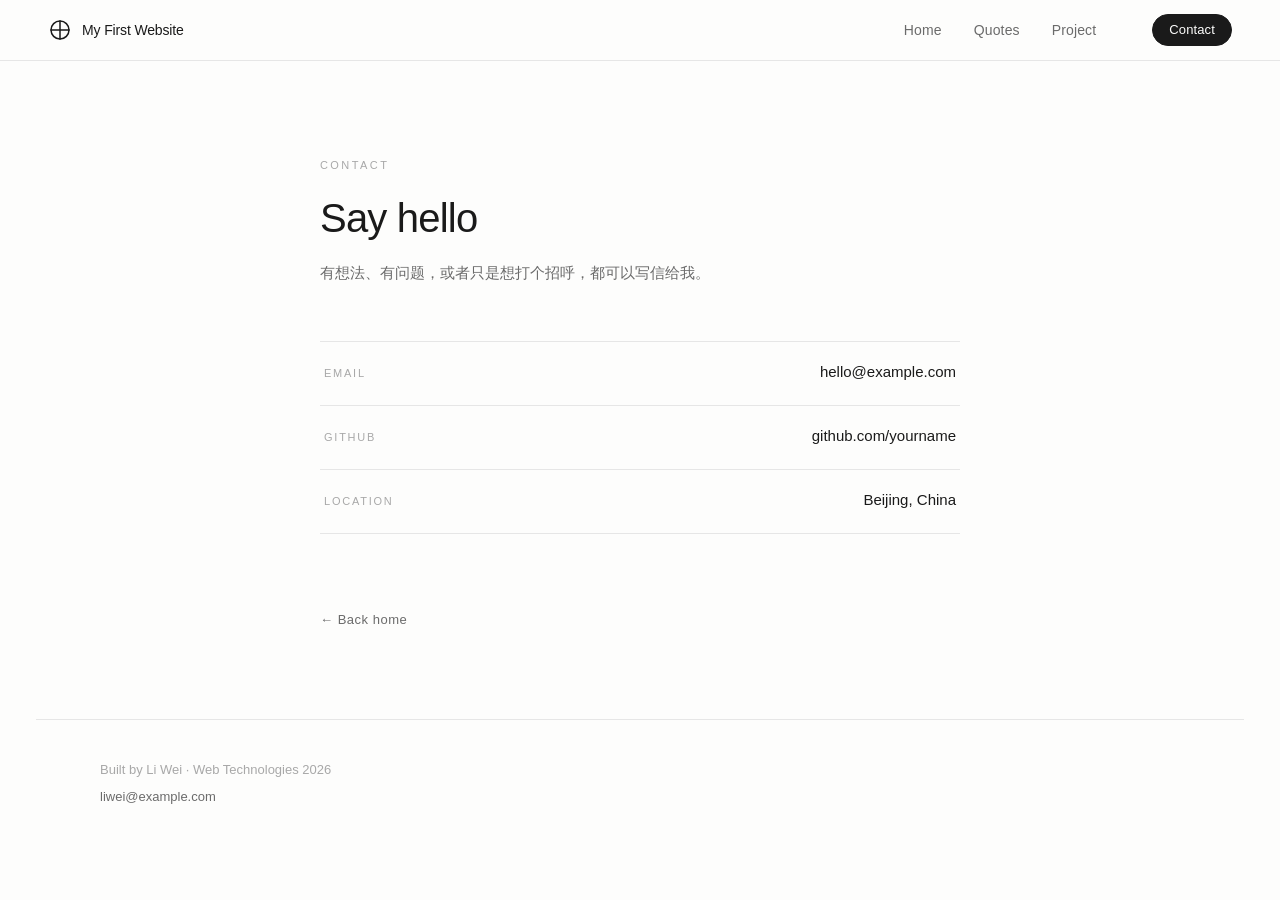
==== contact.html @ daee146b "1" ====
<!DOCTYPE html>
<html lang="zh">
<head>
    <meta charset="UTF-8">
    <meta name="viewport" content="width=device-width, initial-scale=1.0">
    <title>Contact</title>
    <link rel="stylesheet" href="styles.css">
    <link rel="stylesheet" href="nav.css">
    <link rel="icon" href="xlm.jpg" type="image/png">
</head>
<body class="contact-page">

    <!-- 导航由 parts.js 把 nav.html 的内容填进这里，所以这里是空的 -->
    <header id="site-header"></header>

    <main class="contact-wrap">

        <header class="contact-head">
            <p class="contact-eyebrow">Contact</p>
            <h1>Say hello</h1>
            <p class="contact-sub">有想法、有问题，或者只是想打个招呼，都可以写信给我。</p>
        </header>

        <ul class="contact-list">
            <li>
                <span class="contact-key">Email</span>
                <a class="contact-value" href="mailto:hello@example.com">hello@example.com</a>
            </li>
            <li>
                <span class="contact-key">GitHub</span>
                <a class="contact-value" href="https://github.com/" target="_blank" rel="noopener">github.com/yourname</a>
            </li>
            <li>
                <span class="contact-key">Location</span>
                <span class="contact-value">Beijing, China</span>
            </li>
        </ul>

        <footer class="contact-foot">
            <a class="back-link" href="index.html">← Back home</a>
        </footer>

    </main>

    <!-- 页脚由 parts.js 把 footer.html 的内容填进这里，所以这里是空的 -->
    <footer id="site-footer"></footer>

    <!-- 放在 </body> 前：此时两个空元素都已存在，脚本才找得到它们 -->
    <script src="parts.js"></script>
</body>
</html>
---- styles.css ----
/* ==========================================================================
   styles.css
   --------------------------------------------------------------------------
   这个文件同时服务四个页面，用大标题分成几部分，互不干扰：

     【第一部分】 index.html    首页      —— 类名前缀 .index-*
     【第二部分】 quotes.html   语录页    —— 类名前缀 .quotes-* 与 .q
     【第三部分】 project.html  项目页    —— 类名前缀 .project-*
     【第四部分】 contact.html  联系页    —— 类名前缀 .contact-*
     【第五部分】 深色模式（四页共用，只改颜色不动布局）

   四个页面的类名不交叉：
     index.html   的 <body class="index">
     quotes.html  的 <body class="quotes-page">
     project.html 的 <body class="project-page">
     contact.html 的 <body class="contact-page">

   导航栏的样式不在这里，在 nav.css（四页共用一个导航）。
   改哪个页面，只看对应的那一部分。
   ========================================================================== */


/* ==========================================================================
   第一部分：index.html（首页）
   ========================================================================== */

/* --------------------------------------------------------------------------
   1-1  页面骨架
   -------------------------------------------------------------------------- */

.index {
    margin: 0;
    padding: 0;
    background: #fdfdfc;
    color: #1a1a1a;
    font-family: "Inter", "Helvetica Neue", -apple-system, "Segoe UI",
                 "PingFang SC", "Hiragino Sans GB", "Microsoft YaHei", sans-serif;
    font-size: 16px;
    line-height: 1.6;
    -webkit-font-smoothing: antialiased;
}

/* --------------------------------------------------------------------------
   1-2  居中容器
   定宽 + margin auto = 整页内容水平居中
   -------------------------------------------------------------------------- */

.index-wrap {
    max-width: 640px;
    margin: 0 auto;
    padding: 96px 24px 88px;
    text-align: center;
}

/* --------------------------------------------------------------------------
   1-3  标题
   -------------------------------------------------------------------------- */

.index-title {
    margin: 0 0 8px;
    font-size: 34px;
    font-weight: 400;
    line-height: 1.2;
    letter-spacing: -0.02em;
}

.index-label {
    margin: 0 0 28px;
    font-size: 11px;
    font-weight: 500;
    letter-spacing: 0.22em;
    text-transform: uppercase;
    color: #a8a8a8;
}

/* --------------------------------------------------------------------------
   1-4  图片
   改尺寸就改这里的 width 值。
   重要：不要在 HTML 的 <img> 上写 width="200" 这类属性，
   HTML 属性优先级高于外部 CSS，会把这里的值盖掉，改了也没反应。
   -------------------------------------------------------------------------- */

.index-hero {
    display: block;            /* 图片默认是 inline，不转 block 则 margin auto 不居中 */
    width: 200px;
    max-width: 100%;
    height: auto;
    margin: 32px auto;
    border-radius: 2px;
}

.index-inline {
    display: inline-block;
    vertical-align: middle;
    width: 90px;
    max-width: 100%;
    height: auto;
    margin-left: 8px;
    border-radius: 2px;
}

/* --------------------------------------------------------------------------
   1-5  文字与链接
   -------------------------------------------------------------------------- */

.index-text {
    margin: 24px 0 0;
    font-size: 15px;
    color: #6b6b6b;
}

.index-link {
    color: #1a1a1a;
    text-decoration: none;
    border-bottom: 1px solid #a8a8a8;
    padding-bottom: 2px;
    transition: border-color 0.25s ease, color 0.25s ease;
}

.index-link:hover {
    border-bottom-color: #1a1a1a;
}

/* 包图片的链接：不要下划线，否则会把整行撑出一条线 */

.img-link {
    display: inline-block;
    text-decoration: none;
    border-bottom: 0;
}

/* --------------------------------------------------------------------------
   1-6  语录卡片（首页备用，现在 index.html 里没用到）
   用法：给 <article> 加上 class="index-quote"
   -------------------------------------------------------------------------- */

.index-quote {
    margin: 40px 0 0;
    padding: 24px 26px;
    background: #fff;
    border: 1px solid #e6e6e6;
    border-radius: 2px;
    color: #1a1a1a;
    font-size: 17px;
    font-weight: 300;
    line-height: 1.55;
    text-align: left;
}

.index-quote blockquote {
    margin: 0;
}

.index-quote p {
    margin: 0;
    font-size: inherit;
    color: inherit;
}

.index-quote footer {
    margin-top: 16px;
}

.index-quote cite {
    font-style: normal;
    font-size: 11px;
    font-weight: 500;
    letter-spacing: 0.16em;
    text-transform: uppercase;
    color: #a8a8a8;
}

/* --------------------------------------------------------------------------
   1-7  你原来写的通用工具类（保留）
   -------------------------------------------------------------------------- */

/* 高亮文字 */
.highlight {
    background-color: #ff0;
    color: #000;
}

/* 右对齐的页脚文字 */
.footer {
    width: 100%;
    text-align: right;
}

/* 四列网格 */
.grid {
    display: grid;
    grid-template-columns: repeat(4, 1fr);
    gap: 20px;
}

/* 黑底大字语录卡片（你最初写的版本，保留作参考；
   首页现在用的是上面的 .index-quote） */
.quote {
    border: 1px solid #ccc;
    padding: 10px;
    margin: 10px 0;
    background-color: #000;
    color: white;
    font-size: 30px;
}

/* --------------------------------------------------------------------------
   1-8  首页移动端
   -------------------------------------------------------------------------- */

@media (max-width: 480px) {
    .index-wrap {
        padding: 56px 20px 64px;
    }

    .index-title {
        font-size: 27px;
    }
}


/* ==========================================================================
   第二部分：quotes.html（语录页）
   ========================================================================== */

/* --------------------------------------------------------------------------
   2-1  页面骨架
   -------------------------------------------------------------------------- */

.quotes-page {
    margin: 0;
    padding: 0;
    background: #fdfdfc;
    color: #1a1a1a;
    font-family: "Inter", "Helvetica Neue", -apple-system, "Segoe UI",
                 "PingFang SC", "Hiragino Sans GB", "Microsoft YaHei", sans-serif;
    font-size: 16px;
    line-height: 1.6;
    -webkit-font-smoothing: antialiased;
}

/* --------------------------------------------------------------------------
   2-2  居中容器
   -------------------------------------------------------------------------- */

.quotes-wrap {
    max-width: 1080px;
    margin: 0 auto;
    padding: 120px 40px 96px;
}

/* --------------------------------------------------------------------------
   2-3  页眉
   -------------------------------------------------------------------------- */

.quotes-head {
    margin-bottom: 72px;
    text-align: center;
}

.quotes-eyebrow {
    margin: 0 0 20px;
    font-size: 11px;
    font-weight: 500;
    letter-spacing: 0.22em;
    text-transform: uppercase;
    color: #a8a8a8;
}

.quotes-head h1 {
    margin: 0;
    font-size: 46px;
    font-weight: 400;
    line-height: 1.1;
    letter-spacing: -0.02em;
}

.quotes-sub {
    margin: 20px auto 0;
    max-width: 34ch;
    font-size: 15px;
    color: #6b6b6b;
}

/* --------------------------------------------------------------------------
   2-4  语录网格
   用 1px 发丝线代替卡片边框
   -------------------------------------------------------------------------- */

.quotes-grid {
    display: grid;
    grid-template-columns: repeat(auto-fit, minmax(280px, 1fr));
    gap: 1px;
    background: #e6e6e6;
    border-top: 1px solid #e6e6e6;
    border-bottom: 1px solid #e6e6e6;
}

/* --------------------------------------------------------------------------
   2-5  单条语录
   注意：这里用的是 .q，和第一部分的 .quote / .index-quote 是两套东西
   -------------------------------------------------------------------------- */

.q {
    display: flex;
    flex-direction: column;
    justify-content: space-between;
    gap: 32px;
    padding: 40px;
    margin: 0;
    background: #fdfdfc;
    transition: background-color 0.35s ease;
}

.q:hover {
    background: #f6f6f4;
}

.q blockquote {
    margin: 0;
}

.q blockquote p {
    margin: 0;
    font-size: 19px;
    font-weight: 300;
    line-height: 1.5;
    letter-spacing: -0.005em;
}

.q footer {
    margin: 0;
}

.q cite {
    display: inline-block;
    font-style: normal;
    font-size: 11px;
    font-weight: 500;
    letter-spacing: 0.16em;
    text-transform: uppercase;
    color: #a8a8a8;
    transition: color 0.35s ease;
}

.q:hover cite {
    color: #6b6b6b;
}

/* --------------------------------------------------------------------------
   2-6  返回首页
   -------------------------------------------------------------------------- */

.quotes-foot {
    margin-top: 80px;
    text-align: center;
}

.back-link {
    font-size: 13px;
    letter-spacing: 0.04em;
    color: #6b6b6b;
    text-decoration: none;
    border-bottom: 1px solid transparent;
    padding-bottom: 2px;
    transition: color 0.25s ease, border-color 0.25s ease;
}

.back-link:hover {
    color: #1a1a1a;
    border-bottom-color: #1a1a1a;
}

/* --------------------------------------------------------------------------
   2-7  语录页移动端
   -------------------------------------------------------------------------- */

@media (max-width: 480px) {
    .quotes-wrap {
        padding: 72px 20px 72px;
    }

    .quotes-head {
        margin-bottom: 48px;
    }

    .quotes-head h1 {
        font-size: 32px;
    }

    .q {
        padding: 28px 22px;
        gap: 22px;
    }
}


/* ==========================================================================
   第三部分：project.html（项目想法页）
   ========================================================================== */

/* --------------------------------------------------------------------------
   3-1  页面骨架
   -------------------------------------------------------------------------- */

.project-page {
    margin: 0;
    padding: 0;
    background: #fdfdfc;
    color: #1a1a1a;
    font-family: "Inter", "Helvetica Neue", -apple-system, "Segoe UI",
                 "PingFang SC", "Hiragino Sans GB", "Microsoft YaHei", sans-serif;
    font-size: 16px;
    line-height: 1.6;
    -webkit-font-smoothing: antialiased;
}

/* --------------------------------------------------------------------------
   3-2  居中容器（比首页宽一点，列表读起来更舒服）
   -------------------------------------------------------------------------- */

.project-wrap {
    max-width: 720px;
    margin: 0 auto;
    padding: 96px 24px 88px;
}

/* --------------------------------------------------------------------------
   3-3  页眉
   -------------------------------------------------------------------------- */

.project-head {
    margin-bottom: 72px;
}

.project-head .back-link {
    display: inline-block;
    margin-bottom: 40px;
}

.project-eyebrow {
    margin: 0 0 20px;
    font-size: 11px;
    font-weight: 500;
    letter-spacing: 0.22em;
    text-transform: uppercase;
    color: #a8a8a8;
}

.project-head h1 {
    margin: 0;
    font-size: 40px;
    font-weight: 400;
    line-height: 1.15;
    letter-spacing: -0.02em;
}

.project-sub {
    margin: 20px 0 0;
    font-size: 15px;
    color: #6b6b6b;
}

/* --------------------------------------------------------------------------
   3-4  区块与小区块标题
   -------------------------------------------------------------------------- */

.project-section {
    margin-bottom: 64px;
}

.project-label {
    margin: 0 0 24px;
    font-size: 11px;
    font-weight: 500;
    letter-spacing: 0.22em;
    text-transform: uppercase;
    color: #a8a8a8;
}

/* --------------------------------------------------------------------------
   3-5  项目列表
   用 1px 发丝线分隔，和语录页的网格是同一套做法
   -------------------------------------------------------------------------- */

.project-list {
    margin: 0;
    padding: 0;
    list-style: none;
    border-top: 1px solid #e6e6e6;
}

.project-list li {
    padding: 18px 4px;
    border-bottom: 1px solid #e6e6e6;
    font-size: 17px;
    font-weight: 300;
    transition: padding-left 0.25s ease, color 0.25s ease;
}

.project-list li:hover {
    padding-left: 12px;
    color: #6b6b6b;
}

/* --------------------------------------------------------------------------
   3-6  名词解释 dl / dt / dd
   左边一条竖线把解释归到词条下面
   -------------------------------------------------------------------------- */

.project-dl {
    margin: 0;
    border-left: 1px solid #e6e6e6;
    padding-left: 24px;
}

.project-dl dt {
    font-size: 17px;
    font-weight: 400;
    color: #1a1a1a;
}

.project-dl dd {
    margin: 6px 0 24px;
    font-size: 15px;
    color: #6b6b6b;
}

.project-dl dd:last-child {
    margin-bottom: 0;
}

/* --------------------------------------------------------------------------
   3-7  项目页移动端
   -------------------------------------------------------------------------- */

@media (max-width: 480px) {
    .project-wrap {
        padding: 56px 20px 64px;
    }

    .project-head {
        margin-bottom: 48px;
    }

    .project-head h1 {
        font-size: 29px;
    }

    .project-dl {
        padding-left: 18px;
    }
}



/*==================
nav
================*/

nav {
    display: flex;
    align-items: center;
    gap: 1rem;
    padding: 1rem 2rem;
}

nav .links{
    display: flex;
    gap: 1.5rem;
    margin: 0 auto;
    list-style: none;
    padding: 0;
}

nav a {
    text-decoration: none;
    color: #000;
}

nav .logo {
    font-weight: 800;
    color: gold;
}

nav .action {
    border: 1.5px solid lightblue;
    border-radius: 99px;
    padding: .3em 1em;
    color: blue;
}

nav a:hover{color: red;}


/* ==========================================================================
   第四部分：contact.html（联系页）
   ========================================================================== */

/* --------------------------------------------------------------------------
   4-1  页面骨架
   -------------------------------------------------------------------------- */

.contact-page {
    margin: 0;
    padding: 0;
    background: #fdfdfc;
    color: #1a1a1a;
    font-family: "Inter", "Helvetica Neue", -apple-system, "Segoe UI",
                 "PingFang SC", "Hiragino Sans GB", "Microsoft YaHei", sans-serif;
    font-size: 16px;
    line-height: 1.6;
    -webkit-font-smoothing: antialiased;
}

/* --------------------------------------------------------------------------
   4-2  居中容器
   -------------------------------------------------------------------------- */

.contact-wrap {
    max-width: 640px;
    margin: 0 auto;
    padding: 96px 24px 88px;
}

/* --------------------------------------------------------------------------
   4-3  页眉
   -------------------------------------------------------------------------- */

.contact-head {
    margin-bottom: 56px;
}

.contact-eyebrow {
    margin: 0 0 20px;
    font-size: 11px;
    font-weight: 500;
    letter-spacing: 0.22em;
    text-transform: uppercase;
    color: #a8a8a8;
}

.contact-head h1 {
    margin: 0;
    font-size: 40px;
    font-weight: 400;
    line-height: 1.15;
    letter-spacing: -0.02em;
}

.contact-sub {
    margin: 20px 0 0;
    font-size: 15px;
    color: #6b6b6b;
}

/* --------------------------------------------------------------------------
   4-4  联系方式列表
   左边是标签、右边是值，中间用发丝线分隔
   -------------------------------------------------------------------------- */

.contact-list {
    margin: 0;
    padding: 0;
    list-style: none;
    border-top: 1px solid #e6e6e6;
}

.contact-list li {
    display: flex;
    align-items: baseline;
    justify-content: space-between;
    gap: 24px;

    padding: 18px 4px;
    border-bottom: 1px solid #e6e6e6;
}

.contact-key {
    flex: none;
    font-size: 11px;
    font-weight: 500;
    letter-spacing: 0.16em;
    text-transform: uppercase;
    color: #a8a8a8;
}

.contact-value {
    font-size: 15px;
    color: #1a1a1a;
    text-decoration: none;
    border-bottom: 1px solid transparent;
    padding-bottom: 2px;
    transition: border-color 0.25s ease, color 0.25s ease;
}

a.contact-value:hover {
    border-bottom-color: #1a1a1a;
}

/* --------------------------------------------------------------------------
   4-5  页脚
   -------------------------------------------------------------------------- */

.contact-foot {
    margin-top: 72px;
}

/* --------------------------------------------------------------------------
   4-6  联系页移动端
   -------------------------------------------------------------------------- */

@media (max-width: 480px) {
    .contact-wrap {
        padding: 56px 20px 64px;
    }

    .contact-head h1 {
        font-size: 29px;
    }

    /* 窄屏改成上下两行，避免长邮箱挤在一起 */
    .contact-list li {
        flex-direction: column;
        align-items: flex-start;
        gap: 6px;
    }
}


/* ==========================================================================
   第五部分：深色模式（四页共用，只改颜色不动布局）
   ========================================================================== */

@media (prefers-color-scheme: dark) {

    /* 首页 */
    .index {
        background: #0e0e0e;
        color: #ededed;
    }

    .index-link {
        color: #ededed;
    }

    .index-quote {
        background: #161616;
        border-color: #262626;
        color: #ededed;
    }

    /* 语录页 */
    .quotes-page {
        background: #0e0e0e;
        color: #ededed;
    }

    .quotes-grid {
        background: #262626;
        border-color: #262626;
    }

    .q {
        background: #0e0e0e;
    }

    .q:hover {
        background: #161616;
    }

    .back-link:hover {
        color: #ededed;
    }

    /* 项目页 */
    .project-page {
        background: #0e0e0e;
        color: #ededed;
    }

    .project-list,
    .project-list li,
    .project-dl {
        border-color: #262626;
    }

    .project-dl dt {
        color: #ededed;
    }

    .project-list li:hover {
        color: #9a9a9a;
    }

    /* 联系页 */
    .contact-page {
        background: #0e0e0e;
        color: #ededed;
    }

    .contact-list,
    .contact-list li {
        border-color: #262626;
    }

    .contact-value {
        color: #ededed;
    }

    a.contact-value:hover {
        border-bottom-color: #ededed;
    }
}
---- nav.css ----
/* ==========================================================================
   nav.css
   --------------------------------------------------------------------------
   导航栏样式。三个页面共用这一个文件，因为它必须长得完全一样。

   为什么单独一个文件、而不是写进 styles.css？
     因为 index.html / quotes.html 用的是 styles.css，
     而 project.html 用的是 styles-dd.css。
     写在任何一个里面，另一个页面就套不上。
     单独一个 nav.css，三页都 <link> 它就行。

   样式由 parts.js 注入的 nav.html 片段使用：
     <nav>
       <a class="logo">…</a>
       <ul class="links"> <li><a>…</a></li> … </ul>
     </nav>
   ========================================================================== */

/* --------------------------------------------------------------------------
   1  导航外框
   吸顶 + 半透明毛玻璃 + 底部一条发丝线
   -------------------------------------------------------------------------- */

nav {
    position: sticky;
    top: 0;
    z-index: 100;

    display: flex;
    align-items: center;

    /* 这里故意不写 gap、也不写 justify-content：
       横向间距全部由 .pill 的 margin-left 控制。
       原先这里写了 justify-content:space-between + gap:24px，
       会让剩余空间被分成两块 —— 一块把 .links 推到中途、一块把药丸推到最右，
       结果 home/quotes/project 停在中间而不靠右。 */

    padding: 14px clamp(20px, 5vw, 48px);

    background: rgba(253, 253, 252, 0.82);
    -webkit-backdrop-filter: blur(12px);
    backdrop-filter: blur(12px);
    border-bottom: 1px solid #e6e6e6;

    font-family: "Inter", "Helvetica Neue", -apple-system, "Segoe UI",
                 "PingFang SC", "Hiragino Sans GB", "Microsoft YaHei", sans-serif;
}

/* 导航里的链接一律不带默认下划线，由各自的形态决定样式 */
nav a {
    text-decoration: none;
    color: inherit;
}

/* --------------------------------------------------------------------------
   2  药丸按钮 Contact（最右）
   border-radius 用 999px 而不是固定值，高度怎么变都能保持两端半圆
   -------------------------------------------------------------------------- */

nav .pill {
    display: inline-flex;
    align-items: center;
    justify-content: center;

    /* 与 .links 之间的距离。
       nav 上已经没有 gap（见 1 的注释），所以这段间距写在这里。 */
    margin-left: 40px;

    padding: 6px 16px;

    font-size: 13px;
    font-weight: 500;
    letter-spacing: 0.01em;
    line-height: 1.4;
    white-space: nowrap;

    color: #1a1a1a;
    background: transparent;

    /* 两端半圆的药丸形状：
       半径大于等于高度的一半，浏览器会自动收敛成半圆，所以写个大值最稳 */
    border: 1px solid #d8d8d8;
    border-radius: 999px;

    transition: background-color 0.25s ease,
                border-color 0.25s ease,
                color 0.25s ease;
}

nav .pill:hover {
    color: #fdfdfc;
    background: #1a1a1a;
    border-color: #1a1a1a;
}

/* 当前就停在联系页时，药丸保持实心（由 parts.js 加 .active） */
nav .pill.active {
    color: #fdfdfc;
    background: #1a1a1a;
    border-color: #1a1a1a;
}

/* --------------------------------------------------------------------------
   3  Logo（最左）
   -------------------------------------------------------------------------- */

nav .logo {
    display: inline-flex;
    align-items: center;
    gap: 10px;

    font-size: 14px;
    font-weight: 500;
    letter-spacing: -0.01em;
    color: #1a1a1a;
    white-space: nowrap;
}

nav .logo svg {
    display: block;
    flex: none;
    transition: transform 0.5s ease;
}

nav .logo:hover svg {
    transform: rotate(90deg);
}

/* --------------------------------------------------------------------------
   4  链接列表（右）
   margin-left:auto 把 logo 之后的所有空余空间吃掉，
   于是 .links 连同后面的药丸一起被推到最右边，logo 独自留在最左。
   -------------------------------------------------------------------------- */

nav .links {
    display: flex;
    align-items: center;
    gap: clamp(18px, 3vw, 32px);

    margin: 0 0 0 auto;
    padding: 0;
    list-style: none;
}

nav .links a {
    position: relative;

    font-size: 14px;
    letter-spacing: 0.01em;
    color: #6b6b6b;

    transition: color 0.25s ease;
}

nav .links a:hover {
    color: #1a1a1a;
}

/* 悬停下划线：从左侧生长出来，比直接变色更细腻 */
nav .links a::after {
    content: "";
    position: absolute;
    left: 0;
    bottom: -4px;

    width: 100%;
    height: 1px;
    background: currentColor;

    transform: scaleX(0);
    transform-origin: left;
    transition: transform 0.3s ease;
}

nav .links a:hover::after {
    transform: scaleX(1);
}

/* --------------------------------------------------------------------------
   4  当前页高亮
   由 parts.js 比对地址后给当前页加 .active
   -------------------------------------------------------------------------- */

nav .links a.active {
    color: #1a1a1a;
}

nav .links a.active::after {
    transform: scaleX(1);
}

/* --------------------------------------------------------------------------
   5  移动端
   -------------------------------------------------------------------------- */

@media (max-width: 560px) {
    nav {
        padding: 12px 20px;
    }

    /* 窄屏放不下 logo 文字，只留图标 */
    nav .logo span {
        display: none;
    }

    nav .links {
        gap: 16px;
    }

    nav .links a {
        font-size: 13px;
    }

    /* 窄屏收紧药丸，但不隐藏文字（它是唯一入口，不能只剩个圆点） */
    nav .pill {
        margin-left: 20px;
        padding: 5px 12px;
        font-size: 12px;
    }
}

/* --------------------------------------------------------------------------
   6  深色模式
   -------------------------------------------------------------------------- */

@media (prefers-color-scheme: dark) {
    nav {
        background: rgba(14, 14, 14, 0.82);
        border-bottom-color: #262626;
    }

    nav .logo,
    nav .links a:hover,
    nav .links a.active {
        color: #ededed;
    }

    nav .links a {
        color: #9a9a9a;
    }

    nav .pill {
        color: #ededed;
        border-color: #3a3a3a;
    }

    nav .pill:hover {
        color: #0e0e0e;
        background: #ededed;
        border-color: #ededed;
    }

    nav .pill.active {
        color: #0e0e0e;
        background: #ededed;
        border-color: #ededed;
    }
}

/* ==========================================================================
   站内页脚 #site-footer
   --------------------------------------------------------------------------
   和导航一样，这是四个页面共用的组件（由 parts.js 把 footer.html 注入进来），
   所以样式放在这个文件里，不写进任何单个页面的 styles.css。
   ========================================================================== */

#site-footer {
    max-width: 1080px;
    margin: 0 auto;

    /* 上方留白 + 一条发丝线，和导航的下边框呼应 */
    padding: 40px clamp(24px, 6vw, 64px) 56px;
    border-top: 1px solid #e6e6e6;

    font-family: "Inter", "Helvetica Neue", -apple-system, "Segoe UI",
                 "PingFang SC", "Hiragino Sans GB", "Microsoft YaHei", sans-serif;
    font-size: 13px;
    line-height: 1.6;
    color: #a8a8a8;
}

#site-footer p {
    margin: 0;
}

/* <address> 浏览器默认是斜体，这里按极简风格去掉斜体，只靠颜色区分 */
#site-footer address {
    margin-top: 6px;
    font-style: normal;
}

#site-footer a {
    color: #6b6b6b;
    text-decoration: none;
    border-bottom: 1px solid transparent;
    padding-bottom: 2px;
    transition: color 0.25s ease, border-color 0.25s ease;
}

#site-footer a:hover {
    color: #1a1a1a;
    border-bottom-color: #1a1a1a;
}

/* --------------------------------------------------------------------------
   7  页脚深色模式
   -------------------------------------------------------------------------- */

@media (prefers-color-scheme: dark) {
    #site-footer {
        border-top-color: #262626;
        color: #6f6f6f;
    }

    #site-footer a {
        color: #9a9a9a;
    }

    #site-footer a:hover {
        color: #ededed;
        border-bottom-color: #ededed;
    }
}
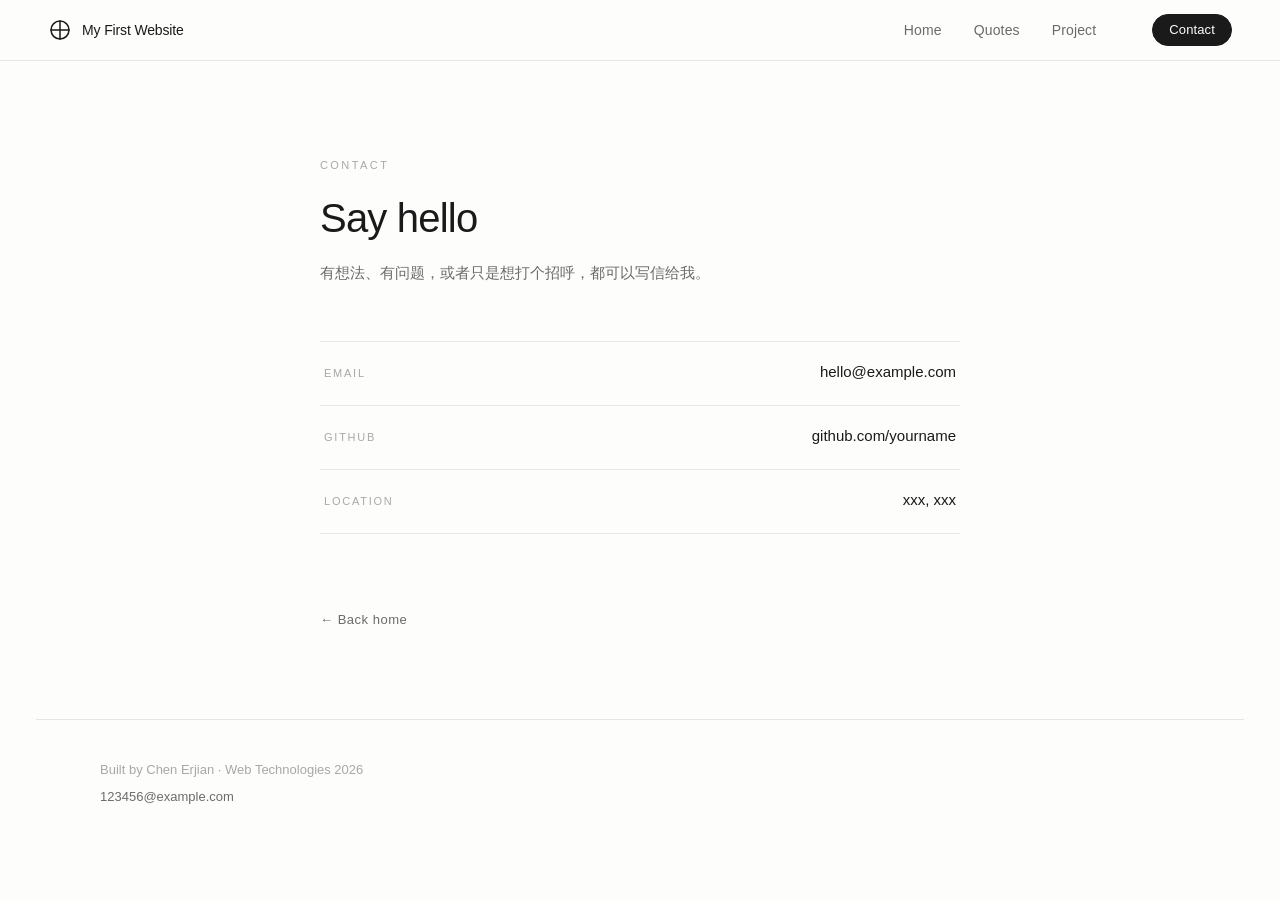
==== commit 9fd621bf: "jilu" ====
--- a/contact.html
+++ b/contact.html
@@ -32,7 +32,7 @@
             </li>
             <li>
                 <span class="contact-key">Location</span>
-                <span class="contact-value">Beijing, China</span>
+                <span class="contact-value">xxx, xxx</span>
             </li>
         </ul>
 
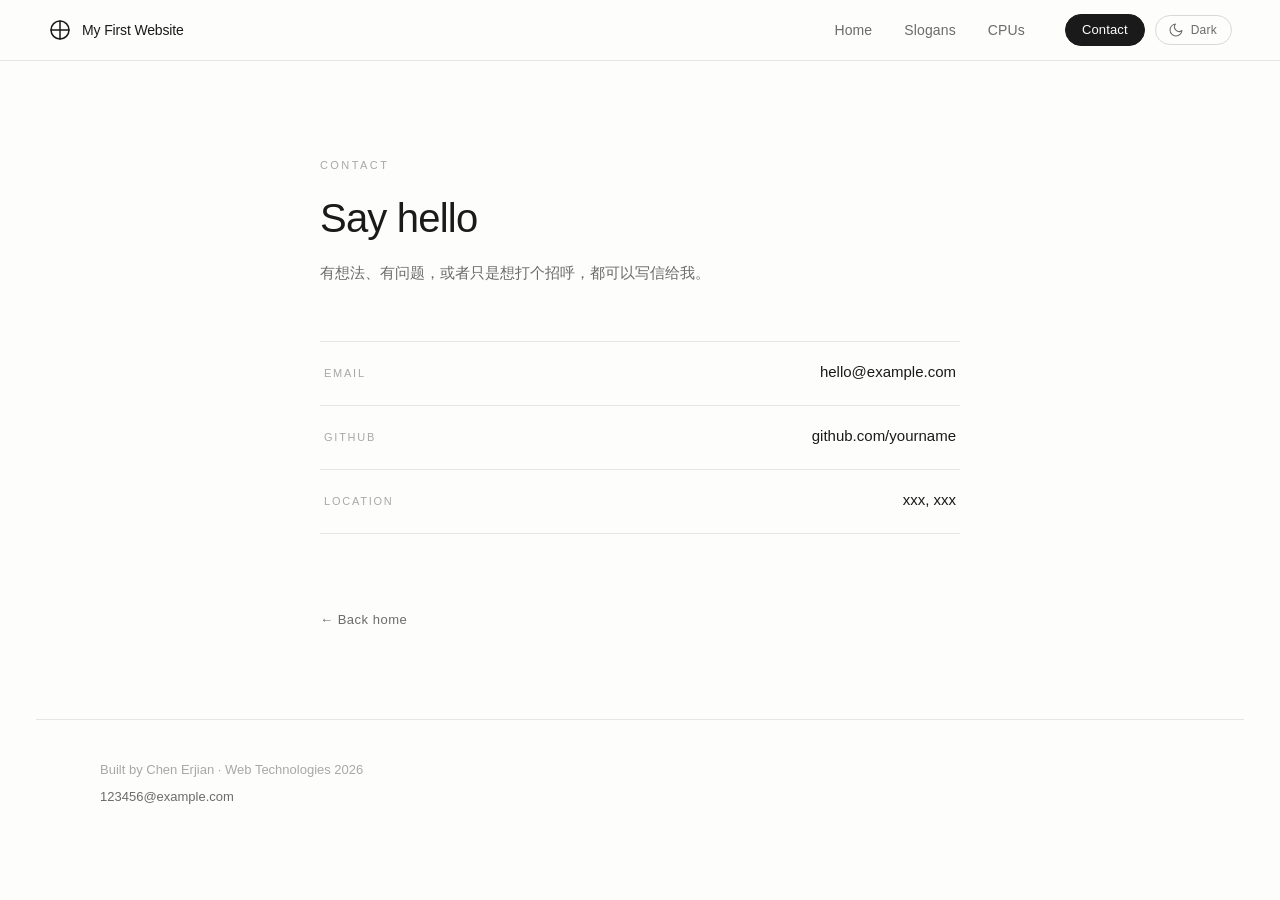
==== commit ed71fcf3: "cpu.html" ====
--- a/contact.html
+++ b/contact.html
@@ -6,7 +6,19 @@
     <title>Contact</title>
     <link rel="stylesheet" href="styles.css">
     <link rel="stylesheet" href="nav.css">
-    <link rel="icon" href="xlm.jpg" type="image/png">
+    <link rel="stylesheet" href="theme.css">
+    <link rel="icon" href="images/favicon-32.png" sizes="32x32" type="image/png">
+    <link rel="apple-touch-icon" href="images/apple-touch-icon.png">
+    <!-- Theme is applied before the first paint so a page never flashes light
+         before switching to dark. Details live in theme.js. -->
+    <script>
+        try {
+            var savedTheme = localStorage.getItem('theme');
+            if (savedTheme === 'dark' || savedTheme === 'light') {
+                document.documentElement.setAttribute('data-theme', savedTheme);
+            }
+        } catch (e) {}
+    </script>
 </head>
 <body class="contact-page">
 
@@ -46,6 +58,7 @@
     <footer id="site-footer"></footer>
 
     <!-- 放在 </body> 前：此时两个空元素都已存在，脚本才找得到它们 -->
+    <script src="theme.js"></script>
     <script src="parts.js"></script>
 </body>
 </html>
--- a/styles.css
+++ b/styles.css
@@ -1,31 +1,30 @@
 /* ==========================================================================
    styles.css
    --------------------------------------------------------------------------
-   这个文件同时服务四个页面，用大标题分成几部分，互不干扰：
-
-     【第一部分】 index.html    首页      —— 类名前缀 .index-*
-     【第二部分】 quotes.html   语录页    —— 类名前缀 .quotes-* 与 .q
-     【第三部分】 project.html  项目页    —— 类名前缀 .project-*
-     【第四部分】 contact.html  联系页    —— 类名前缀 .contact-*
-     【第五部分】 深色模式（四页共用，只改颜色不动布局）
-
-   四个页面的类名不交叉：
-     index.html   的 <body class="index">
-     quotes.html  的 <body class="quotes-page">
-     project.html 的 <body class="project-page">
-     contact.html 的 <body class="contact-page">
-
-   导航栏的样式不在这里，在 nav.css（四页共用一个导航）。
-   改哪个页面，只看对应的那一部分。
+   Serves all four pages. Sections are split by big headings and never interfere:
+
+     [1] index.html     home      - classes prefixed .index-*
+     [2] slogans.html   slogans   - classes prefixed .slogans-* / .slogan-*
+     [3] cpus.html      CPUs      - classes prefixed .cpu-*
+     [4] contact.html   contact   - classes prefixed .contact-*
+     [5] dark mode (shared by all four pages; colours only, no layout)
+
+   The four pages never share class names:
+     index.html    <body class="index">
+     slogans.html  <body class="slogans-page">
+     cpus.html     <body class="cpu-page">
+     contact.html  <body class="contact-page">
+
+   The nav and footer live in nav.css, since all four pages share them.
+   To change a page, look only at its section.
    ========================================================================== */
 
-
 /* ==========================================================================
-   第一部分：index.html（首页）
+   [1] index.html - home
    ========================================================================== */
 
 /* --------------------------------------------------------------------------
-   1-1  页面骨架
+   1-1  page shell
    -------------------------------------------------------------------------- */
 
 .index {
@@ -41,97 +40,176 @@
 }
 
 /* --------------------------------------------------------------------------
-   1-2  居中容器
-   定宽 + margin auto = 整页内容水平居中
-   -------------------------------------------------------------------------- */
-
-.index-wrap {
-    max-width: 640px;
+   1-2  container
+   Left aligned, not centred: the photo, the heading and the cards all line up
+   on the same left edge.
+   -------------------------------------------------------------------------- */
+
+.index-main {
+    max-width: 960px;
     margin: 0 auto;
-    padding: 96px 24px 88px;
-    text-align: center;
-}
-
-/* --------------------------------------------------------------------------
-   1-3  标题
-   -------------------------------------------------------------------------- */
+    padding: 0 32px 96px;
+}
+
+/* --------------------------------------------------------------------------
+   1-3  hero photo
+   The bottom of the picture fades to nothing, so the heading below it sits on
+   the page rather than under a hard edge. mask-image fades the image itself,
+   which works on any background colour (no need to match the page colour).
+   -------------------------------------------------------------------------- */
+
+.index-hero {
+    margin: 0 0 8px;
+}
+
+.index-hero-img {
+    display: block;
+    width: 100%;
+    height: auto;
+
+    /* The fade is finished well before the bottom edge (84%), so the heading
+       that overlaps the last few pixels always sits on fully transparent
+       image — never on top of the photo itself. */
+    -webkit-mask-image: linear-gradient(to bottom, #000 40%, transparent 84%);
+    mask-image: linear-gradient(to bottom, #000 40%, transparent 84%);
+}
+
+/* --------------------------------------------------------------------------
+   1-4  heading block
+   A small negative margin tucks the type into the faded tail of the photo.
+   Keep this overlap small: the mask above guarantees that area is empty.
+   -------------------------------------------------------------------------- */
+
+.index-intro {
+    margin: -28px 0 0;
+    position: relative;   /* keeps the heading above the faded image */
+}
+
+.index-eyebrow {
+    margin: 0 0 16px;
+    font-size: 11px;
+    font-weight: 500;
+    letter-spacing: 0.22em;
+    text-transform: uppercase;
+    color: #a8a8a4;
+}
 
 .index-title {
-    margin: 0 0 8px;
-    font-size: 34px;
+    margin: 0 0 20px;
+    max-width: 17ch;
+
+    font-size: clamp(34px, 5.2vw, 56px);
+    font-weight: 400;
+    line-height: 1.06;
+    letter-spacing: -0.028em;
+    text-wrap: balance;
+}
+
+.index-lede {
+    margin: 0;
+    max-width: 46ch;
+    font-size: 17px;
+    line-height: 1.6;
+    color: #6b6b68;
+}
+
+/* --------------------------------------------------------------------------
+   1-5  the two long buttons
+   Text on the left, photo running off the right edge and fading into the card.
+   -------------------------------------------------------------------------- */
+
+.index-cards {
+    display: flex;
+    flex-direction: column;
+    gap: 16px;
+    margin-top: 56px;
+}
+
+.index-card {
+    display: grid;
+    grid-template-columns: 1fr 340px;
+    align-items: stretch;
+
+    min-height: 148px;
+    overflow: hidden;              /* keeps the photo inside the rounded corner */
+
+    padding: 28px 0 28px 30px;     /* no right padding: the photo bleeds to the edge */
+    text-decoration: none;
+    color: inherit;
+
+    background: #ffffff;
+    border: 1px solid #e6e6e3;
+    border-radius: 4px;
+
+    transition: border-color 0.3s ease, box-shadow 0.3s ease;
+}
+
+.index-card:hover {
+    border-color: #c9c9c5;
+    box-shadow: 0 2px 18px rgba(26, 26, 26, 0.06);
+}
+
+/* text column */
+.index-card-text {
+    display: flex;
+    flex-direction: column;
+    justify-content: center;
+    gap: 6px;
+    padding-right: 28px;
+}
+
+.index-card-label {
+    font-size: 11px;
+    font-weight: 500;
+    letter-spacing: 0.2em;
+    text-transform: uppercase;
+    color: #a8a8a4;
+}
+
+.index-card-name {
+    font-size: 25px;
     font-weight: 400;
     line-height: 1.2;
-    letter-spacing: -0.02em;
-}
-
-.index-label {
-    margin: 0 0 28px;
-    font-size: 11px;
-    font-weight: 500;
-    letter-spacing: 0.22em;
-    text-transform: uppercase;
-    color: #a8a8a8;
-}
-
-/* --------------------------------------------------------------------------
-   1-4  图片
-   改尺寸就改这里的 width 值。
-   重要：不要在 HTML 的 <img> 上写 width="200" 这类属性，
-   HTML 属性优先级高于外部 CSS，会把这里的值盖掉，改了也没反应。
-   -------------------------------------------------------------------------- */
-
-.index-hero {
-    display: block;            /* 图片默认是 inline，不转 block 则 margin auto 不居中 */
-    width: 200px;
-    max-width: 100%;
-    height: auto;
-    margin: 32px auto;
-    border-radius: 2px;
-}
-
-.index-inline {
-    display: inline-block;
-    vertical-align: middle;
-    width: 90px;
-    max-width: 100%;
-    height: auto;
-    margin-left: 8px;
-    border-radius: 2px;
-}
-
-/* --------------------------------------------------------------------------
-   1-5  文字与链接
-   -------------------------------------------------------------------------- */
-
-.index-text {
-    margin: 24px 0 0;
-    font-size: 15px;
-    color: #6b6b6b;
-}
-
-.index-link {
-    color: #1a1a1a;
-    text-decoration: none;
-    border-bottom: 1px solid #a8a8a8;
-    padding-bottom: 2px;
-    transition: border-color 0.25s ease, color 0.25s ease;
-}
-
-.index-link:hover {
-    border-bottom-color: #1a1a1a;
-}
-
-/* 包图片的链接：不要下划线，否则会把整行撑出一条线 */
-
-.img-link {
-    display: inline-block;
-    text-decoration: none;
-    border-bottom: 0;
-}
-
-/* --------------------------------------------------------------------------
-   1-6  语录卡片（首页备用，现在 index.html 里没用到）
-   用法：给 <article> 加上 class="index-quote"
+    letter-spacing: -0.022em;
+}
+
+.index-card-desc {
+    font-size: 14px;
+    line-height: 1.5;
+    color: #6b6b68;
+}
+
+/* photo column: fills the height and fades away towards the centre of the card */
+.index-card-media {
+    position: relative;
+    display: block;
+    min-height: 92px;
+}
+
+.index-card-media img {
+    position: absolute;
+    inset: 0;
+
+    display: block;
+    width: 100%;
+    height: 100%;
+    object-fit: cover;
+
+    /* left edge transparent -> fully visible at 46%: the photo dissolves
+       into the card instead of starting on a hard vertical line */
+    -webkit-mask-image: linear-gradient(to right, transparent 0%, #000 46%);
+    mask-image: linear-gradient(to right, transparent 0%, #000 46%);
+
+    transition: transform 0.6s ease;
+}
+
+.index-card:hover .index-card-media img {
+    transform: scale(1.04);
+}
+
+/* --------------------------------------------------------------------------
+   1-6  quote card (spare; not used by index.html right now)
+   Usage: add class="index-quote" to an <article>
    -------------------------------------------------------------------------- */
 
 .index-quote {
@@ -171,30 +249,30 @@
 }
 
 /* --------------------------------------------------------------------------
-   1-7  你原来写的通用工具类（保留）
-   -------------------------------------------------------------------------- */
-
-/* 高亮文字 */
+   1-7  original utility classes (kept)
+   -------------------------------------------------------------------------- */
+
+/* highlighted text */
 .highlight {
     background-color: #ff0;
     color: #000;
 }
 
-/* 右对齐的页脚文字 */
+/* right-aligned footer text */
 .footer {
     width: 100%;
     text-align: right;
 }
 
-/* 四列网格 */
+/* four-column grid */
 .grid {
     display: grid;
     grid-template-columns: repeat(4, 1fr);
     gap: 20px;
 }
 
-/* 黑底大字语录卡片（你最初写的版本，保留作参考；
-   首页现在用的是上面的 .index-quote） */
+/* original black quote card, kept for reference;
+   the home page now uses .index-quote above */
 .quote {
     border: 1px solid #ccc;
     padding: 10px;
@@ -205,32 +283,81 @@
 }
 
 /* --------------------------------------------------------------------------
-   1-8  首页移动端
-   -------------------------------------------------------------------------- */
-
-@media (max-width: 480px) {
-    .index-wrap {
-        padding: 56px 20px 64px;
-    }
-
-    .index-title {
-        font-size: 27px;
-    }
-}
-
+   1-8  home, tablet and mobile
+   -------------------------------------------------------------------------- */
+
+@media (max-width: 860px) {
+    .index-main {
+        padding: 0 24px 80px;
+    }
+
+    /* the photo column shrinks first, so the text keeps its room */
+    .index-card {
+        grid-template-columns: 1fr 220px;
+        min-height: 132px;
+        padding: 24px 0 24px 24px;
+    }
+
+    .index-card-name {
+        font-size: 22px;
+    }
+
+    .index-intro {
+        margin-top: -18px;
+    }
+}
+
+@media (max-width: 560px) {
+    .index-main {
+        padding: 0 18px 64px;
+    }
+
+    .index-card {
+        grid-template-columns: 1fr 120px;
+        min-height: 112px;
+        padding: 20px 0 20px 20px;
+    }
+
+    .index-card-name {
+        font-size: 19px;
+    }
+
+    .index-card-desc {
+        font-size: 13px;
+    }
+
+    .index-card-text {
+        padding-right: 16px;
+    }
+
+    .index-lede {
+        font-size: 15px;
+    }
+
+    .index-intro {
+        margin-top: -12px;
+    }
+
+    .index-cards {
+        margin-top: 40px;
+    }
+}
 
 /* ==========================================================================
-   第二部分：quotes.html（语录页）
+   [2] slogans.html - hardware brand slogans
+   --------------------------------------------------------------------------
+   Content is hardware brand slogans, not famous quotations.
+   Classes are .slogans-* / .slogan-* and never clash with the other sections.
    ========================================================================== */
 
 /* --------------------------------------------------------------------------
-   2-1  页面骨架
-   -------------------------------------------------------------------------- */
-
-.quotes-page {
+   2-1  page shell
+   -------------------------------------------------------------------------- */
+
+.slogans-page {
     margin: 0;
     padding: 0;
-    background: #fdfdfc;
+    background: #fafaf9;
     color: #1a1a1a;
     font-family: "Inter", "Helvetica Neue", -apple-system, "Segoe UI",
                  "PingFang SC", "Hiragino Sans GB", "Microsoft YaHei", sans-serif;
@@ -240,126 +367,234 @@
 }
 
 /* --------------------------------------------------------------------------
-   2-2  居中容器
-   -------------------------------------------------------------------------- */
-
-.quotes-wrap {
-    max-width: 1080px;
+   2-2  centred container
+   -------------------------------------------------------------------------- */
+
+.slogans-wrap {
+    max-width: 1120px;
     margin: 0 auto;
-    padding: 120px 40px 96px;
-}
-
-/* --------------------------------------------------------------------------
-   2-3  页眉
-   -------------------------------------------------------------------------- */
-
-.quotes-head {
-    margin-bottom: 72px;
-    text-align: center;
-}
-
-.quotes-eyebrow {
-    margin: 0 0 20px;
+    padding: 104px 40px 88px;
+}
+
+/* --------------------------------------------------------------------------
+   2-3  page header
+   Left-aligned rather than centred: this page is a catalogue, and
+   left alignment suits it and echoes the left-aligned card content.
+   -------------------------------------------------------------------------- */
+
+.slogans-head {
+    margin-bottom: 64px;
+}
+
+.slogans-eyebrow {
+    margin: 0 0 18px;
     font-size: 11px;
     font-weight: 500;
-    letter-spacing: 0.22em;
-    text-transform: uppercase;
-    color: #a8a8a8;
-}
-
-.quotes-head h1 {
-    margin: 0;
-    font-size: 46px;
+    letter-spacing: 0.24em;
+    text-transform: uppercase;
+    color: #b0b0ae;
+}
+
+.slogans-head h1 {
+    margin: 0;
+    font-size: clamp(34px, 5vw, 54px);
     font-weight: 400;
-    line-height: 1.1;
-    letter-spacing: -0.02em;
-}
-
-.quotes-sub {
-    margin: 20px auto 0;
-    max-width: 34ch;
+    line-height: 1.08;
+    letter-spacing: -0.025em;
+}
+
+.slogans-sub {
+    margin: 20px 0 0;
+    max-width: 40ch;
     font-size: 15px;
-    color: #6b6b6b;
-}
-
-/* --------------------------------------------------------------------------
-   2-4  语录网格
-   用 1px 发丝线代替卡片边框
-   -------------------------------------------------------------------------- */
-
-.quotes-grid {
+    color: #6b6b68;
+}
+
+/* --------------------------------------------------------------------------
+   2-4  slogan grid
+   Real gaps plus one hairline border per card, rather than the
+   1px-seam grid, which suits cards holding a full line of text better.
+   -------------------------------------------------------------------------- */
+
+.slogans-grid {
     display: grid;
-    grid-template-columns: repeat(auto-fit, minmax(280px, 1fr));
+    grid-template-columns: repeat(auto-fill, minmax(272px, 1fr));
     gap: 1px;
-    background: #e6e6e6;
-    border-top: 1px solid #e6e6e6;
-    border-bottom: 1px solid #e6e6e6;
-}
-
-/* --------------------------------------------------------------------------
-   2-5  单条语录
-   注意：这里用的是 .q，和第一部分的 .quote / .index-quote 是两套东西
-   -------------------------------------------------------------------------- */
-
-.q {
+    /* grid background shows through the gaps, drawing the rules */
+    background: #e6e6e3;
+    border: 1px solid #e6e6e3;
+}
+
+/* --------------------------------------------------------------------------
+   2-5  single card
+   A CSS counter numbers each card, giving it a catalogue feel
+   -------------------------------------------------------------------------- */
+
+.slogans-grid {
+    counter-reset: brand;
+}
+
+.slogan {
+    position: relative;
+    counter-increment: brand;
+
     display: flex;
     flex-direction: column;
-    justify-content: space-between;
-    gap: 32px;
-    padding: 40px;
-    margin: 0;
-    background: #fdfdfc;
-    transition: background-color 0.35s ease;
-}
-
-.q:hover {
-    background: #f6f6f4;
-}
-
-.q blockquote {
-    margin: 0;
-}
-
-.q blockquote p {
-    margin: 0;
-    font-size: 19px;
-    font-weight: 300;
+    gap: 14px;
+
+    padding: 34px 32px 28px;
+    margin: 0;
+    background: #fafaf9;
+
+    transition: background-color 0.3s ease;
+}
+
+.slogan:hover {
+    background: #ffffff;
+}
+
+/* number, top right, very faint */
+.slogan::after {
+    content: counter(brand, decimal-leading-zero);
+    position: absolute;
+    top: 18px;
+    right: 22px;
+
+    font-family: ui-monospace, "SF Mono", "Cascadia Mono", Menlo, Consolas, monospace;
+    font-size: 11px;
+    letter-spacing: 0.06em;
+    color: #c9c9c6;
+}
+
+/* brand name: small caps with wide tracking, like a nameplate */
+.slogan-brand {
+    margin: 0;
+    padding-right: 32px;         /* leave room for the number */
+    font-size: 11px;
+    font-weight: 600;
+    letter-spacing: 0.18em;
+    text-transform: uppercase;
+    color: #8a8a86;
+}
+
+/* the slogan is the point of the card.
+   A serif face at light weight contrasts with the sans UI and reads like a poster. */
+.slogan-line {
+    margin: 0;
+    font-family: "Iowan Old Style", "Palatino Linotype", Georgia,
+                 "Songti SC", "SimSun", serif;
+    font-size: clamp(21px, 2.1vw, 27px);
+    font-weight: 400;
+    line-height: 1.28;
+    letter-spacing: -0.01em;
+    text-wrap: balance;
+}
+
+/* Chinese wording, shown when it is the official original */
+.slogan-note {
+    margin: 0;
+    font-size: 14px;
     line-height: 1.5;
-    letter-spacing: -0.005em;
-}
-
-.q footer {
-    margin: 0;
-}
-
-.q cite {
-    display: inline-block;
-    font-style: normal;
-    font-size: 11px;
-    font-weight: 500;
-    letter-spacing: 0.16em;
-    text-transform: uppercase;
-    color: #a8a8a8;
-    transition: color 0.35s ease;
-}
-
-.q:hover cite {
-    color: #6b6b6b;
-}
-
-/* --------------------------------------------------------------------------
-   2-6  返回首页
-   -------------------------------------------------------------------------- */
-
-.quotes-foot {
-    margin-top: 80px;
-    text-align: center;
-}
+    color: #6b6b68;
+}
+
+/* source, pushed to the bottom of the card */
+.slogan-src {
+    margin: auto 0 0;
+    padding-top: 18px;
+
+    font-family: ui-monospace, "SF Mono", "Cascadia Mono", Menlo, Consolas, monospace;
+    font-size: 11px;
+    line-height: 1.5;
+    color: #a8a8a4;
+}
+
+/* --------------------------------------------------------------------------
+   2-6  "no short slogan" section
+   Some brands publish no one-line slogan. Rather than invent one,
+   list them honestly. This block uses a different shape from the grid
+   above, so it never reads as another slogan card.
+   -------------------------------------------------------------------------- */
+
+.blanks {
+    margin-top: 56px;
+}
+
+.blanks-title {
+    margin: 0 0 12px;
+    font-size: 11px;
+    font-weight: 600;
+    letter-spacing: 0.2em;
+    text-transform: uppercase;
+    color: #8a8a86;
+}
+
+.blanks-note {
+    margin: 0 0 28px;
+    max-width: 62ch;
+    font-size: 13.5px;
+    line-height: 1.65;
+    color: #6b6b68;
+}
+
+.blanks-list {
+    margin: 0;
+    border-top: 1px solid #e6e6e3;
+}
+
+.blanks-list > div {
+    display: grid;
+    grid-template-columns: minmax(140px, 200px) 1fr;
+    gap: 20px;
+
+    padding: 14px 0;
+    border-bottom: 1px solid #e6e6e3;
+}
+
+.blanks-list dt {
+    font-size: 11px;
+    font-weight: 600;
+    letter-spacing: 0.14em;
+    text-transform: uppercase;
+    color: #8a8a86;
+    padding-top: 2px;
+}
+
+.blanks-list dd {
+    margin: 0;
+    font-size: 14px;
+    line-height: 1.55;
+    color: #1a1a1a;
+}
+
+/* --------------------------------------------------------------------------
+   2-7  source note at the foot of the page
+   -------------------------------------------------------------------------- */
+
+.slogans-footnote {
+    margin: 48px 0 0;
+    max-width: 68ch;
+    font-size: 12.5px;
+    line-height: 1.7;
+    color: #a8a8a4;
+}
+
+.slogans-footnote code {
+    font-family: ui-monospace, "SF Mono", "Cascadia Mono", Menlo, Consolas, monospace;
+    font-size: 12px;
+    color: #6b6b68;
+}
+
+/* --------------------------------------------------------------------------
+   2-8  back link
+   This page no longer has a back link, since the nav has Home,
+   but project.html and contact.html still use .back-link, so it stays.
+   -------------------------------------------------------------------------- */
 
 .back-link {
     font-size: 13px;
     letter-spacing: 0.04em;
-    color: #6b6b6b;
+    color: #6b6b68;
     text-decoration: none;
     border-bottom: 1px solid transparent;
     padding-bottom: 2px;
@@ -372,38 +607,37 @@
 }
 
 /* --------------------------------------------------------------------------
-   2-7  语录页移动端
-   -------------------------------------------------------------------------- */
-
-@media (max-width: 480px) {
-    .quotes-wrap {
-        padding: 72px 20px 72px;
-    }
-
-    .quotes-head {
-        margin-bottom: 48px;
-    }
-
-    .quotes-head h1 {
-        font-size: 32px;
-    }
-
-    .q {
-        padding: 28px 22px;
-        gap: 22px;
-    }
-}
-
+   2-9  slogans, mobile
+   -------------------------------------------------------------------------- */
+
+@media (max-width: 640px) {
+    .slogans-wrap {
+        padding: 64px 20px 64px;
+    }
+
+    .slogans-head {
+        margin-bottom: 40px;
+    }
+
+    /* one column on narrow screens; tighten the card padding too */
+    .slogans-grid {
+        grid-template-columns: 1fr;
+    }
+
+    .slogan {
+        padding: 28px 22px 24px;
+    }
+}
 
 /* ==========================================================================
-   第三部分：project.html（项目想法页）
+   [3] cpus.html - CPU Explorer
    ========================================================================== */
 
 /* --------------------------------------------------------------------------
-   3-1  页面骨架
-   -------------------------------------------------------------------------- */
-
-.project-page {
+   3-1  page shell
+   -------------------------------------------------------------------------- */
+
+.cpu-page {
     margin: 0;
     padding: 0;
     background: #fdfdfc;
@@ -416,189 +650,498 @@
 }
 
 /* --------------------------------------------------------------------------
-   3-2  居中容器（比首页宽一点，列表读起来更舒服）
-   -------------------------------------------------------------------------- */
-
-.project-wrap {
-    max-width: 720px;
+   3-2  container
+   -------------------------------------------------------------------------- */
+
+.cpu-wrap {
+    max-width: 1180px;
     margin: 0 auto;
-    padding: 96px 24px 88px;
-}
-
-/* --------------------------------------------------------------------------
-   3-3  页眉
-   -------------------------------------------------------------------------- */
-
-.project-head {
-    margin-bottom: 72px;
-}
-
-.project-head .back-link {
-    display: inline-block;
+    padding: 96px 32px 88px;
+}
+
+/* --------------------------------------------------------------------------
+   3-3  page header
+   -------------------------------------------------------------------------- */
+
+.cpu-head {
     margin-bottom: 40px;
 }
 
-.project-eyebrow {
-    margin: 0 0 20px;
+.cpu-eyebrow {
+    margin: 0 0 18px;
     font-size: 11px;
     font-weight: 500;
     letter-spacing: 0.22em;
     text-transform: uppercase;
-    color: #a8a8a8;
-}
-
-.project-head h1 {
-    margin: 0;
-    font-size: 40px;
+    color: #a8a8a4;
+}
+
+.cpu-head h1 {
+    margin: 0;
+    font-size: clamp(32px, 4.6vw, 46px);
     font-weight: 400;
-    line-height: 1.15;
-    letter-spacing: -0.02em;
-}
-
-.project-sub {
-    margin: 20px 0 0;
+    line-height: 1.1;
+    letter-spacing: -0.025em;
+}
+
+.cpu-sub {
+    margin: 18px 0 0;
+    max-width: 56ch;
     font-size: 15px;
-    color: #6b6b6b;
-}
-
-/* --------------------------------------------------------------------------
-   3-4  区块与小区块标题
-   -------------------------------------------------------------------------- */
-
-.project-section {
-    margin-bottom: 64px;
-}
-
-.project-label {
-    margin: 0 0 24px;
+    color: #6b6b68;
+}
+
+/* --------------------------------------------------------------------------
+   3-4  toolbar: the search field and the brand chips
+   -------------------------------------------------------------------------- */
+
+.cpu-toolbar {
+    display: flex;
+    align-items: flex-end;
+    justify-content: space-between;
+    gap: 20px;
+    flex-wrap: wrap;
+
+    margin-bottom: 24px;
+    padding-bottom: 22px;
+    border-bottom: 1px solid #e6e6e3;
+}
+
+.cpu-search-wrap {
+    flex: 1 1 320px;
+    min-width: 240px;
+}
+
+.cpu-search-label {
+    display: block;
+    margin-bottom: 8px;
+
     font-size: 11px;
     font-weight: 500;
-    letter-spacing: 0.22em;
-    text-transform: uppercase;
-    color: #a8a8a8;
-}
-
-/* --------------------------------------------------------------------------
-   3-5  项目列表
-   用 1px 发丝线分隔，和语录页的网格是同一套做法
-   -------------------------------------------------------------------------- */
-
-.project-list {
+    letter-spacing: 0.2em;
+    text-transform: uppercase;
+    color: #a8a8a4;
+}
+
+.cpu-search {
+    width: 100%;
+    box-sizing: border-box;
+    padding: 11px 14px;
+
+    font-family: inherit;
+    font-size: 15px;
+    color: #1a1a1a;
+
+    background: #ffffff;
+    border: 1px solid #dcdcd8;
+    border-radius: 4px;
+
+    transition: border-color 0.25s ease, box-shadow 0.25s ease;
+}
+
+.cpu-search::placeholder {
+    color: #b4b4b0;
+}
+
+.cpu-search:focus {
+    outline: none;
+    border-color: #1a1a1a;
+    box-shadow: 0 0 0 3px rgba(26, 26, 26, 0.08);
+}
+
+/* brand filter chips */
+.cpu-brands {
+    display: flex;
+    gap: 8px;
+}
+
+.cpu-brand {
+    padding: 9px 16px;
+
+    font-family: inherit;
+    font-size: 13px;
+    font-weight: 500;
+    color: #6b6b68;
+
+    background: transparent;
+    border: 1px solid #dcdcd8;
+    border-radius: 999px;
+    cursor: pointer;
+
+    transition: color 0.2s ease, border-color 0.2s ease,
+                background-color 0.2s ease;
+}
+
+.cpu-brand:hover {
+    color: #1a1a1a;
+    border-color: #b4b4b0;
+}
+
+.cpu-brand.is-active {
+    color: #fdfdfc;
+    background: #1a1a1a;
+    border-color: #1a1a1a;
+}
+
+.cpu-brand:focus-visible {
+    outline: 2px solid #1a1a1a;
+    outline-offset: 2px;
+}
+
+/* --------------------------------------------------------------------------
+   3-5  two panels side by side: results on the left, comparison on the right
+   -------------------------------------------------------------------------- */
+
+.cpu-board {
+    display: grid;
+    grid-template-columns: minmax(0, 1fr) minmax(0, 1fr);
+    gap: 32px;
+    align-items: start;
+}
+
+/* min-width:0 is what lets the result list and the comparison table scroll
+   inside their own panel instead of stretching the grid column */
+.cpu-results,
+.cpu-compare {
+    min-width: 0;
+}
+
+.cpu-compare-body {
+    min-height: 72px;
+}
+
+.cpu-panel-head {
+    display: flex;
+    align-items: baseline;
+    justify-content: space-between;
+    gap: 12px;
+
+    margin-bottom: 12px;
+    padding-bottom: 10px;
+    border-bottom: 1px solid #e6e6e3;
+}
+
+.cpu-panel-title {
+    margin: 0;
+    font-size: 11px;
+    font-weight: 600;
+    letter-spacing: 0.2em;
+    text-transform: uppercase;
+    color: #8a8a86;
+}
+
+.cpu-count {
+    margin: 0;
+    font-family: ui-monospace, "SF Mono", "Cascadia Mono", Menlo, Consolas, monospace;
+    font-size: 11.5px;
+    color: #a8a8a4;
+}
+
+.cpu-clear {
+    padding: 0;
+    font-family: inherit;
+    font-size: 12px;
+    color: #8a8a86;
+    background: none;
+    border: 0;
+    border-bottom: 1px solid #d4d4d0;
+    cursor: pointer;
+    transition: color 0.2s ease, border-color 0.2s ease;
+}
+
+.cpu-clear:hover {
+    color: #1a1a1a;
+    border-bottom-color: #1a1a1a;
+}
+
+/* --------------------------------------------------------------------------
+   3-6  the result rows
+   Fixed height and their own scroll area, so a long result list never pushes
+   the comparison table off the screen.
+   -------------------------------------------------------------------------- */
+
+.cpu-list {
     margin: 0;
     padding: 0;
     list-style: none;
-    border-top: 1px solid #e6e6e6;
-}
-
-.project-list li {
-    padding: 18px 4px;
-    border-bottom: 1px solid #e6e6e6;
-    font-size: 17px;
-    font-weight: 300;
-    transition: padding-left 0.25s ease, color 0.25s ease;
-}
-
-.project-list li:hover {
-    padding-left: 12px;
-    color: #6b6b6b;
-}
-
-/* --------------------------------------------------------------------------
-   3-6  名词解释 dl / dt / dd
-   左边一条竖线把解释归到词条下面
-   -------------------------------------------------------------------------- */
-
-.project-dl {
-    margin: 0;
-    border-left: 1px solid #e6e6e6;
-    padding-left: 24px;
-}
-
-.project-dl dt {
-    font-size: 17px;
-    font-weight: 400;
-    color: #1a1a1a;
-}
-
-.project-dl dd {
-    margin: 6px 0 24px;
-    font-size: 15px;
-    color: #6b6b6b;
-}
-
-.project-dl dd:last-child {
-    margin-bottom: 0;
-}
-
-/* --------------------------------------------------------------------------
-   3-7  项目页移动端
-   -------------------------------------------------------------------------- */
-
-@media (max-width: 480px) {
-    .project-wrap {
-        padding: 56px 20px 64px;
-    }
-
-    .project-head {
-        margin-bottom: 48px;
-    }
-
-    .project-head h1 {
-        font-size: 29px;
-    }
-
-    .project-dl {
-        padding-left: 18px;
-    }
-}
-
-
-
-/*==================
-nav
-================*/
-
-nav {
+
+    max-height: 60vh;
+    overflow-y: auto;
+    overscroll-behavior: contain;
+}
+
+.cpu-pick {
     display: flex;
     align-items: center;
-    gap: 1rem;
-    padding: 1rem 2rem;
-}
-
-nav .links{
+    justify-content: space-between;
+    gap: 16px;
+
+    width: 100%;
+    box-sizing: border-box;
+    padding: 12px 12px;
+
+    font-family: inherit;
+    text-align: left;
+    color: inherit;
+
+    background: transparent;
+    border: 0;
+    border-bottom: 1px solid #eeeee9;
+    cursor: pointer;
+
+    transition: background-color 0.15s ease;
+}
+
+.cpu-pick:hover {
+    background: #f4f4f2;
+}
+
+.cpu-pick:focus-visible {
+    outline: 2px solid #1a1a1a;
+    outline-offset: -2px;
+}
+
+/* a picked CPU keeps a marker, so the list shows what is already compared */
+.cpu-pick.is-picked {
+    background: #f0f0ec;
+    box-shadow: inset 3px 0 0 #1a1a1a;
+}
+
+.cpu-row-main {
     display: flex;
-    gap: 1.5rem;
-    margin: 0 auto;
-    list-style: none;
+    flex-direction: column;
+    gap: 2px;
+    min-width: 0;
+}
+
+.cpu-row-model {
+    font-size: 14.5px;
+    font-weight: 500;
+    letter-spacing: -0.005em;
+
+    overflow: hidden;
+    text-overflow: ellipsis;
+    white-space: nowrap;
+}
+
+.cpu-row-meta {
+    font-size: 11.5px;
+    color: #a8a8a4;
+
+    overflow: hidden;
+    text-overflow: ellipsis;
+    white-space: nowrap;
+}
+
+.cpu-row-specs {
+    flex: none;
+    font-family: ui-monospace, "SF Mono", "Cascadia Mono", Menlo, Consolas, monospace;
+    font-size: 11.5px;
+    color: #8a8a86;
+    white-space: nowrap;
+}
+
+.cpu-empty {
+    padding: 24px 4px;
+    font-size: 14px;
+    color: #8a8a86;
+}
+
+.cpu-more {
+    display: block;
+    width: 100%;
+    margin-top: 14px;
+    padding: 11px;
+
+    font-family: inherit;
+    font-size: 13px;
+    font-weight: 500;
+    color: #1a1a1a;
+
+    background: transparent;
+    border: 1px solid #dcdcd8;
+    border-radius: 4px;
+    cursor: pointer;
+
+    transition: background-color 0.2s ease, border-color 0.2s ease;
+}
+
+.cpu-more:hover {
+    background: #f4f4f2;
+    border-color: #b4b4b0;
+}
+
+/* --------------------------------------------------------------------------
+   3-7  the comparison table
+   -------------------------------------------------------------------------- */
+
+.cpu-compare-empty {
+    margin: 0;
+    padding: 28px 22px;
+
+    font-size: 13.5px;
+    line-height: 1.6;
+    color: #a8a8a4;
+
+    border: 1px dashed #dcdcd8;
+    border-radius: 4px;
+}
+
+/* three columns of long model names will not fit a phone: scroll sideways
+   inside this box instead of stretching the page */
+.cpu-table-scroll {
+    overflow-x: auto;
+    overscroll-behavior-x: contain;
+}
+
+.cpu-table {
+    width: 100%;
+    border-collapse: collapse;
+    font-size: 13px;
+}
+
+.cpu-table th,
+.cpu-table td {
+    padding: 9px 10px;
+    text-align: left;
+    vertical-align: top;
+    border-bottom: 1px solid #eeeee9;
+}
+
+.cpu-table thead th {
+    position: relative;
+    padding-right: 26px;
+    border-bottom: 1px solid #d4d4d0;
+    vertical-align: bottom;
+}
+
+.cpu-table-corner {
+    width: 112px;
+    font-size: 11px;
+    font-weight: 600;
+    letter-spacing: 0.16em;
+    text-transform: uppercase;
+    color: #a8a8a4;
+}
+
+.cpu-table-model {
+    display: block;
+    font-size: 13px;
+    font-weight: 600;
+    letter-spacing: -0.005em;
+    color: #1a1a1a;
+}
+
+.cpu-table-remove {
+    position: absolute;
+    top: 4px;
+    right: 0;
+
+    width: 20px;
+    height: 20px;
     padding: 0;
-}
-
-nav a {
-    text-decoration: none;
-    color: #000;
-}
-
-nav .logo {
-    font-weight: 800;
-    color: gold;
-}
-
-nav .action {
-    border: 1.5px solid lightblue;
-    border-radius: 99px;
-    padding: .3em 1em;
-    color: blue;
-}
-
-nav a:hover{color: red;}
+
+    font-family: inherit;
+    font-size: 15px;
+    line-height: 1;
+    color: #b4b4b0;
+
+    background: none;
+    border: 0;
+    border-radius: 50%;
+    cursor: pointer;
+
+    transition: color 0.2s ease, background-color 0.2s ease;
+}
+
+.cpu-table-remove:hover {
+    color: #1a1a1a;
+    background: #ececeA;
+}
+
+.cpu-table tbody th {
+    font-weight: 400;
+    font-size: 11.5px;
+    letter-spacing: 0.04em;
+    text-transform: uppercase;
+    color: #8a8a86;
+    white-space: nowrap;
+}
+
+.cpu-table tbody td {
+    font-family: ui-monospace, "SF Mono", "Cascadia Mono", Menlo, Consolas, monospace;
+    font-size: 12.5px;
+    color: #3a3a38;
+}
+
+/* the winning value in a numeric row */
+.cpu-table tbody td.is-best {
+    font-weight: 700;
+    color: #1a1a1a;
+    background: #f0f0ec;
+}
+
+/* --------------------------------------------------------------------------
+   3-8  footnote
+   -------------------------------------------------------------------------- */
+
+.cpu-footnote {
+    margin: 44px 0 0;
+    max-width: 74ch;
+    font-size: 12.5px;
+    line-height: 1.7;
+    color: #a8a8a4;
+}
+
+/* --------------------------------------------------------------------------
+   3-9  one column on narrower screens
+   -------------------------------------------------------------------------- */
+
+@media (max-width: 900px) {
+    .cpu-wrap {
+        padding: 72px 24px 72px;
+    }
+
+    .cpu-board {
+        grid-template-columns: 1fr;
+        gap: 36px;
+    }
+
+    /* the list gets a natural height once it is full width */
+    .cpu-list {
+        max-height: 46vh;
+    }
+}
+
+@media (max-width: 560px) {
+    .cpu-wrap {
+        padding: 56px 18px 64px;
+    }
+
+    .cpu-head {
+        margin-bottom: 28px;
+    }
+
+    .cpu-toolbar {
+        gap: 14px;
+    }
+
+    .cpu-row-specs {
+        display: none;      /* the model and brand are the useful part here */
+    }
+
+    .cpu-table-corner {
+        width: 84px;
+    }
+}
 
 
 /* ==========================================================================
-   第四部分：contact.html（联系页）
+   [4] contact.html - contact
    ========================================================================== */
 
 /* --------------------------------------------------------------------------
-   4-1  页面骨架
+   4-1  page shell
    -------------------------------------------------------------------------- */
 
 .contact-page {
@@ -614,7 +1157,7 @@
 }
 
 /* --------------------------------------------------------------------------
-   4-2  居中容器
+   4-2  centred container
    -------------------------------------------------------------------------- */
 
 .contact-wrap {
@@ -624,7 +1167,7 @@
 }
 
 /* --------------------------------------------------------------------------
-   4-3  页眉
+   4-3  page header
    -------------------------------------------------------------------------- */
 
 .contact-head {
@@ -655,8 +1198,8 @@
 }
 
 /* --------------------------------------------------------------------------
-   4-4  联系方式列表
-   左边是标签、右边是值，中间用发丝线分隔
+   4-4  contact list
+   Label on the left, value on the right, hairlines between rows
    -------------------------------------------------------------------------- */
 
 .contact-list {
@@ -699,7 +1242,7 @@
 }
 
 /* --------------------------------------------------------------------------
-   4-5  页脚
+   4-5  footer
    -------------------------------------------------------------------------- */
 
 .contact-foot {
@@ -707,7 +1250,7 @@
 }
 
 /* --------------------------------------------------------------------------
-   4-6  联系页移动端
+   4-6  contact, mobile
    -------------------------------------------------------------------------- */
 
 @media (max-width: 480px) {
@@ -719,7 +1262,7 @@
         font-size: 29px;
     }
 
-    /* 窄屏改成上下两行，避免长邮箱挤在一起 */
+    /* stack on narrow screens so long addresses do not crowd */
     .contact-list li {
         flex-direction: column;
         align-items: flex-start;
@@ -727,88 +1270,7 @@
     }
 }
 
-
 /* ==========================================================================
-   第五部分：深色模式（四页共用，只改颜色不动布局）
+   [5] dark mode - shared by all four pages, colours only
    ========================================================================== */
 
-@media (prefers-color-scheme: dark) {
-
-    /* 首页 */
-    .index {
-        background: #0e0e0e;
-        color: #ededed;
-    }
-
-    .index-link {
-        color: #ededed;
-    }
-
-    .index-quote {
-        background: #161616;
-        border-color: #262626;
-        color: #ededed;
-    }
-
-    /* 语录页 */
-    .quotes-page {
-        background: #0e0e0e;
-        color: #ededed;
-    }
-
-    .quotes-grid {
-        background: #262626;
-        border-color: #262626;
-    }
-
-    .q {
-        background: #0e0e0e;
-    }
-
-    .q:hover {
-        background: #161616;
-    }
-
-    .back-link:hover {
-        color: #ededed;
-    }
-
-    /* 项目页 */
-    .project-page {
-        background: #0e0e0e;
-        color: #ededed;
-    }
-
-    .project-list,
-    .project-list li,
-    .project-dl {
-        border-color: #262626;
-    }
-
-    .project-dl dt {
-        color: #ededed;
-    }
-
-    .project-list li:hover {
-        color: #9a9a9a;
-    }
-
-    /* 联系页 */
-    .contact-page {
-        background: #0e0e0e;
-        color: #ededed;
-    }
-
-    .contact-list,
-    .contact-list li {
-        border-color: #262626;
-    }
-
-    .contact-value {
-        color: #ededed;
-    }
-
-    a.contact-value:hover {
-        border-bottom-color: #ededed;
-    }
-}
--- a/nav.css
+++ b/nav.css
@@ -1,19 +1,21 @@
 /* ==========================================================================
    nav.css
    --------------------------------------------------------------------------
-   导航栏样式。三个页面共用这一个文件，因为它必须长得完全一样。
-
-   为什么单独一个文件、而不是写进 styles.css？
-     因为 index.html / quotes.html 用的是 styles.css，
-     而 project.html 用的是 styles-dd.css。
-     写在任何一个里面，另一个页面就套不上。
-     单独一个 nav.css，三页都 <link> 它就行。
-
-   样式由 parts.js 注入的 nav.html 片段使用：
+   Styles for the shared nav and footer. All four pages link this one file,
+   because the nav has to look identical everywhere.
+
+   Why a separate file rather than a section in styles.css?
+     Because every page links it. Styles for a shared component belong with
+     the component, not inside one page's stylesheet.
+
+   The rules here style the nav.html and footer.html fragments that parts.js
+   injects:
      <nav>
-       <a class="logo">…</a>
-       <ul class="links"> <li><a>…</a></li> … </ul>
+       <a class="logo">...</a>
+       <ul class="links"> <li><a>...</a></li> ... </ul>
+       <a class="pill">Contact</a>
      </nav>
+     <footer id="site-footer">...</footer>
    ========================================================================== */
 
 /* --------------------------------------------------------------------------
@@ -217,45 +219,87 @@
         padding: 5px 12px;
         font-size: 12px;
     }
-}
-
-/* --------------------------------------------------------------------------
-   6  深色模式
-   -------------------------------------------------------------------------- */
-
-@media (prefers-color-scheme: dark) {
-    nav {
-        background: rgba(14, 14, 14, 0.82);
-        border-bottom-color: #262626;
-    }
-
-    nav .logo,
-    nav .links a:hover,
-    nav .links a.active {
-        color: #ededed;
-    }
-
-    nav .links a {
-        color: #9a9a9a;
-    }
-
-    nav .pill {
-        color: #ededed;
-        border-color: #3a3a3a;
-    }
-
-    nav .pill:hover {
-        color: #0e0e0e;
-        background: #ededed;
-        border-color: #ededed;
-    }
-
-    nav .pill.active {
-        color: #0e0e0e;
-        background: #ededed;
-        border-color: #ededed;
-    }
-}
+
+    /* narrow screens: the switch drops its label and keeps just the icon */
+    nav .theme-toggle {
+        margin-left: 8px;
+        padding: 0;
+        width: 30px;
+        height: 30px;
+        border-radius: 50%;
+    }
+
+    nav .theme-toggle-label {
+        display: none;
+    }
+}
+
+/* --------------------------------------------------------------------------
+   6  light / dark switch
+   Sits to the right of the Contact pill. Same pill language as Contact, but
+   round-friendly and quieter, since it is a utility rather than a destination.
+   The icon is picked by aria-pressed, which theme.js keeps truthful, so a
+   visitor following the operating system still sees the correct glyph.
+   -------------------------------------------------------------------------- */
+
+nav .theme-toggle {
+    display: inline-flex;
+    align-items: center;
+    justify-content: center;
+    gap: 7px;
+
+    margin-left: 10px;
+    padding: 6px 14px 6px 12px;
+
+    font-family: inherit;
+    font-size: 12px;
+    font-weight: 500;
+    letter-spacing: 0.02em;
+    line-height: 1.4;
+    white-space: nowrap;
+
+    color: #6b6b68;
+    background: transparent;
+    border: 1px solid #d8d8d8;
+    border-radius: 999px;
+    cursor: pointer;
+
+    transition: color 0.25s ease, border-color 0.25s ease, background-color 0.25s ease;
+}
+
+nav .theme-toggle:hover {
+    color: #1a1a1a;
+    border-color: #b4b4b0;
+}
+
+nav .theme-toggle:focus-visible {
+    outline: 2px solid #1a1a1a;
+    outline-offset: 2px;
+}
+
+nav .theme-toggle-icon {
+    display: inline-flex;
+    align-items: center;
+}
+
+/* only one glyph is visible at a time */
+nav .theme-toggle .icon-sun {
+    display: none;
+}
+
+nav .theme-toggle[aria-pressed="true"] .icon-moon {
+    display: none;
+}
+
+nav .theme-toggle[aria-pressed="true"] .icon-sun {
+    display: block;
+}
+
+/* --------------------------------------------------------------------------
+   7  深色模式
+   The dark colours for the nav used to live here. They now sit in theme.css,
+   so that the switch can override the operating system. Add a colour there.
+   -------------------------------------------------------------------------- */
 
 /* ==========================================================================
    站内页脚 #site-footer
@@ -306,18 +350,3 @@
    7  页脚深色模式
    -------------------------------------------------------------------------- */
 
-@media (prefers-color-scheme: dark) {
-    #site-footer {
-        border-top-color: #262626;
-        color: #6f6f6f;
-    }
-
-    #site-footer a {
-        color: #9a9a9a;
-    }
-
-    #site-footer a:hover {
-        color: #ededed;
-        border-bottom-color: #ededed;
-    }
-}
--- a/theme.css
+++ b/theme.css
@@ -0,0 +1,476 @@
+/* ==========================================================================
+   theme.css - the switchable light / dark layer
+
+   Why this file exists
+   --------------------
+   The dark colours live here instead of in styles.css and nav.css, because the
+   navigation has a light / dark switch and a plain
+   @media (prefers-color-scheme: dark) cannot be overruled by a click.
+
+   Every rule that used to sit inside that media query now appears twice:
+
+     html:not([data-theme]) ...    follow the operating system, but only while
+                                   the visitor has not chosen a theme
+     html[data-theme="dark"] ...   an explicit choice; wins over the system in
+                                   both directions
+
+   So the site still follows the OS on a first visit, and the switch in the nav
+   overrides it afterwards. theme.js sets the data-theme attribute.
+
+   Keep this file in step with the base rules in styles.css and nav.css: if a
+   colour is changed there, change its twin here too.
+   ========================================================================== */
+
+/* --------------------------------------------------------------------------
+   follows the operating system, until the visitor picks a theme
+   -------------------------------------------------------------------------- */
+
+@media (prefers-color-scheme: dark) {
+
+    /* ---- from styles.css ---- */
+
+    /* home */
+
+    html:not([data-theme]) .index {
+        background: #0e0e0e;
+        color: #ededed;
+    }
+
+    html:not([data-theme]) .index-card {
+        background: #161616;
+        border-color: #262626;
+    }
+
+    html:not([data-theme]) .index-card:hover {
+        border-color: #3a3a3a;
+        box-shadow: none;
+    }
+
+    html:not([data-theme]) .index-eyebrow,
+    html:not([data-theme]) .index-card-label {
+        color: #6f6f6c;
+    }
+
+    html:not([data-theme]) .index-lede,
+    html:not([data-theme]) .index-card-desc {
+        color: #9a9a96;
+    }
+
+    html:not([data-theme]) .index-quote {
+        background: #161616;
+        border-color: #262626;
+        color: #ededed;
+    }
+
+    /* slogans */
+
+    html:not([data-theme]) .slogans-page {
+        background: #0e0e0e;
+        color: #ededed;
+    }
+
+    html:not([data-theme]) .slogans-grid {
+        background: #262626;
+        border-color: #262626;
+    }
+
+    html:not([data-theme]) .slogan {
+        background: #0e0e0e;
+    }
+
+    html:not([data-theme]) .slogan:hover {
+        background: #161616;
+    }
+
+    /* lift the card secondary text, or it vanishes on dark */
+
+    html:not([data-theme]) .slogan-brand {
+        color: #9a9a96;
+    }
+
+    html:not([data-theme]) .slogan::after {
+        color: #4a4a48;
+    }
+
+    html:not([data-theme]) .slogan-note {
+        color: #9a9a96;
+    }
+
+    html:not([data-theme]) .slogan-src,
+    html:not([data-theme]) .slogans-footnote,
+    html:not([data-theme]) .slogans-eyebrow {
+        color: #6f6f6c;
+    }
+
+    html:not([data-theme]) .slogans-footnote code {
+        color: #9a9a96;
+    }
+
+    /* "no short slogan" section */
+
+    html:not([data-theme]) .blanks-title,
+    html:not([data-theme]) .blanks-list dt {
+        color: #9a9a96;
+    }
+
+    html:not([data-theme]) .blanks-note {
+        color: #8a8a86;
+    }
+
+    html:not([data-theme]) .blanks-list,
+    html:not([data-theme]) .blanks-list > div {
+        border-color: #262626;
+    }
+
+    html:not([data-theme]) .blanks-list dd {
+        color: #ededed;
+    }
+
+    html:not([data-theme]) .back-link:hover {
+        color: #ededed;
+    }
+
+    /* projects */
+
+    html:not([data-theme]) .project-page {
+        background: #0e0e0e;
+        color: #ededed;
+    }
+
+    html:not([data-theme]) .arch-brand {
+        border-bottom-color: #ededed;
+    }
+
+    html:not([data-theme]) .chip {
+        border-bottom-color: #262626;
+    }
+
+    html:not([data-theme]) .chip:hover {
+        background: #161616;
+    }
+
+    html:not([data-theme]) .chip-code {
+        color: #b8b8b4;
+    }
+
+    html:not([data-theme]) .chip-date {
+        color: #6f6f6c;
+    }
+
+    html:not([data-theme]) .chip-model {
+        color: #9a9a96;
+    }
+
+    html:not([data-theme]) .project-footnote {
+        color: #6f6f6c;
+    }
+
+    /* contact */
+
+    html:not([data-theme]) .contact-page {
+        background: #0e0e0e;
+        color: #ededed;
+    }
+
+    html:not([data-theme]) .contact-list,
+    html:not([data-theme]) .contact-list li {
+        border-color: #262626;
+    }
+
+    html:not([data-theme]) .contact-value {
+        color: #ededed;
+    }
+
+    html:not([data-theme]) a.contact-value:hover {
+        border-bottom-color: #ededed;
+    }
+
+    /* ---- from nav.css ---- */
+
+    html:not([data-theme]) nav {
+        background: rgba(14, 14, 14, 0.82);
+        border-bottom-color: #262626;
+    }
+
+    html:not([data-theme]) nav .logo,
+    html:not([data-theme]) nav .links a:hover,
+    html:not([data-theme]) nav .links a.active {
+        color: #ededed;
+    }
+
+    html:not([data-theme]) nav .links a {
+        color: #9a9a9a;
+    }
+
+    html:not([data-theme]) nav .pill {
+        color: #ededed;
+        border-color: #3a3a3a;
+    }
+
+    html:not([data-theme]) nav .pill:hover {
+        color: #0e0e0e;
+        background: #ededed;
+        border-color: #ededed;
+    }
+
+    html:not([data-theme]) nav .pill.active {
+        color: #0e0e0e;
+        background: #ededed;
+        border-color: #ededed;
+    }
+
+    html:not([data-theme]) #site-footer {
+        border-top-color: #262626;
+        color: #6f6f6f;
+    }
+
+    html:not([data-theme]) #site-footer a {
+        color: #9a9a9a;
+    }
+
+    html:not([data-theme]) #site-footer a:hover {
+        color: #ededed;
+        border-bottom-color: #ededed;
+    }
+
+
+    /* the switch itself */
+    html:not([data-theme]) .theme-toggle {
+        color: #9a9a96;
+        border-color: #3a3a3a;
+    }
+
+    html:not([data-theme]) .theme-toggle:hover {
+        color: #ededed;
+        border-color: #6a6a66;
+    }
+
+    html:not([data-theme]) .theme-toggle:focus-visible {
+        outline-color: #ededed;
+    }
+}
+
+/* --------------------------------------------------------------------------
+   explicit dark, chosen with the switch
+   -------------------------------------------------------------------------- */
+
+/* ---- from styles.css ---- */
+
+/* home */
+
+html[data-theme="dark"] .index {
+    background: #0e0e0e;
+    color: #ededed;
+}
+
+html[data-theme="dark"] .index-card {
+    background: #161616;
+    border-color: #262626;
+}
+
+html[data-theme="dark"] .index-card:hover {
+    border-color: #3a3a3a;
+    box-shadow: none;
+}
+
+html[data-theme="dark"] .index-eyebrow,
+html[data-theme="dark"] .index-card-label {
+    color: #6f6f6c;
+}
+
+html[data-theme="dark"] .index-lede,
+html[data-theme="dark"] .index-card-desc {
+    color: #9a9a96;
+}
+
+html[data-theme="dark"] .index-quote {
+    background: #161616;
+    border-color: #262626;
+    color: #ededed;
+}
+
+/* slogans */
+
+html[data-theme="dark"] .slogans-page {
+    background: #0e0e0e;
+    color: #ededed;
+}
+
+html[data-theme="dark"] .slogans-grid {
+    background: #262626;
+    border-color: #262626;
+}
+
+html[data-theme="dark"] .slogan {
+    background: #0e0e0e;
+}
+
+html[data-theme="dark"] .slogan:hover {
+    background: #161616;
+}
+
+/* lift the card secondary text, or it vanishes on dark */
+
+html[data-theme="dark"] .slogan-brand {
+    color: #9a9a96;
+}
+
+html[data-theme="dark"] .slogan::after {
+    color: #4a4a48;
+}
+
+html[data-theme="dark"] .slogan-note {
+    color: #9a9a96;
+}
+
+html[data-theme="dark"] .slogan-src,
+html[data-theme="dark"] .slogans-footnote,
+html[data-theme="dark"] .slogans-eyebrow {
+    color: #6f6f6c;
+}
+
+html[data-theme="dark"] .slogans-footnote code {
+    color: #9a9a96;
+}
+
+/* "no short slogan" section */
+
+html[data-theme="dark"] .blanks-title,
+html[data-theme="dark"] .blanks-list dt {
+    color: #9a9a96;
+}
+
+html[data-theme="dark"] .blanks-note {
+    color: #8a8a86;
+}
+
+html[data-theme="dark"] .blanks-list,
+html[data-theme="dark"] .blanks-list > div {
+    border-color: #262626;
+}
+
+html[data-theme="dark"] .blanks-list dd {
+    color: #ededed;
+}
+
+html[data-theme="dark"] .back-link:hover {
+    color: #ededed;
+}
+
+/* projects */
+
+html[data-theme="dark"] .project-page {
+    background: #0e0e0e;
+    color: #ededed;
+}
+
+html[data-theme="dark"] .arch-brand {
+    border-bottom-color: #ededed;
+}
+
+html[data-theme="dark"] .chip {
+    border-bottom-color: #262626;
+}
+
+html[data-theme="dark"] .chip:hover {
+    background: #161616;
+}
+
+html[data-theme="dark"] .chip-code {
+    color: #b8b8b4;
+}
+
+html[data-theme="dark"] .chip-date {
+    color: #6f6f6c;
+}
+
+html[data-theme="dark"] .chip-model {
+    color: #9a9a96;
+}
+
+html[data-theme="dark"] .project-footnote {
+    color: #6f6f6c;
+}
+
+/* contact */
+
+html[data-theme="dark"] .contact-page {
+    background: #0e0e0e;
+    color: #ededed;
+}
+
+html[data-theme="dark"] .contact-list,
+html[data-theme="dark"] .contact-list li {
+    border-color: #262626;
+}
+
+html[data-theme="dark"] .contact-value {
+    color: #ededed;
+}
+
+html[data-theme="dark"] a.contact-value:hover {
+    border-bottom-color: #ededed;
+}
+
+/* ---- from nav.css ---- */
+
+html[data-theme="dark"] nav {
+    background: rgba(14, 14, 14, 0.82);
+    border-bottom-color: #262626;
+}
+
+html[data-theme="dark"] nav .logo,
+html[data-theme="dark"] nav .links a:hover,
+html[data-theme="dark"] nav .links a.active {
+    color: #ededed;
+}
+
+html[data-theme="dark"] nav .links a {
+    color: #9a9a9a;
+}
+
+html[data-theme="dark"] nav .pill {
+    color: #ededed;
+    border-color: #3a3a3a;
+}
+
+html[data-theme="dark"] nav .pill:hover {
+    color: #0e0e0e;
+    background: #ededed;
+    border-color: #ededed;
+}
+
+html[data-theme="dark"] nav .pill.active {
+    color: #0e0e0e;
+    background: #ededed;
+    border-color: #ededed;
+}
+
+html[data-theme="dark"] #site-footer {
+    border-top-color: #262626;
+    color: #6f6f6f;
+}
+
+html[data-theme="dark"] #site-footer a {
+    color: #9a9a9a;
+}
+
+html[data-theme="dark"] #site-footer a:hover {
+    color: #ededed;
+    border-bottom-color: #ededed;
+}
+
+/* the switch itself */
+html[data-theme="dark"] .theme-toggle {
+    color: #9a9a96;
+    border-color: #3a3a3a;
+}
+
+html[data-theme="dark"] .theme-toggle:hover {
+    color: #ededed;
+    border-color: #6a6a66;
+}
+
+html[data-theme="dark"] .theme-toggle:focus-visible {
+    outline-color: #ededed;
+}
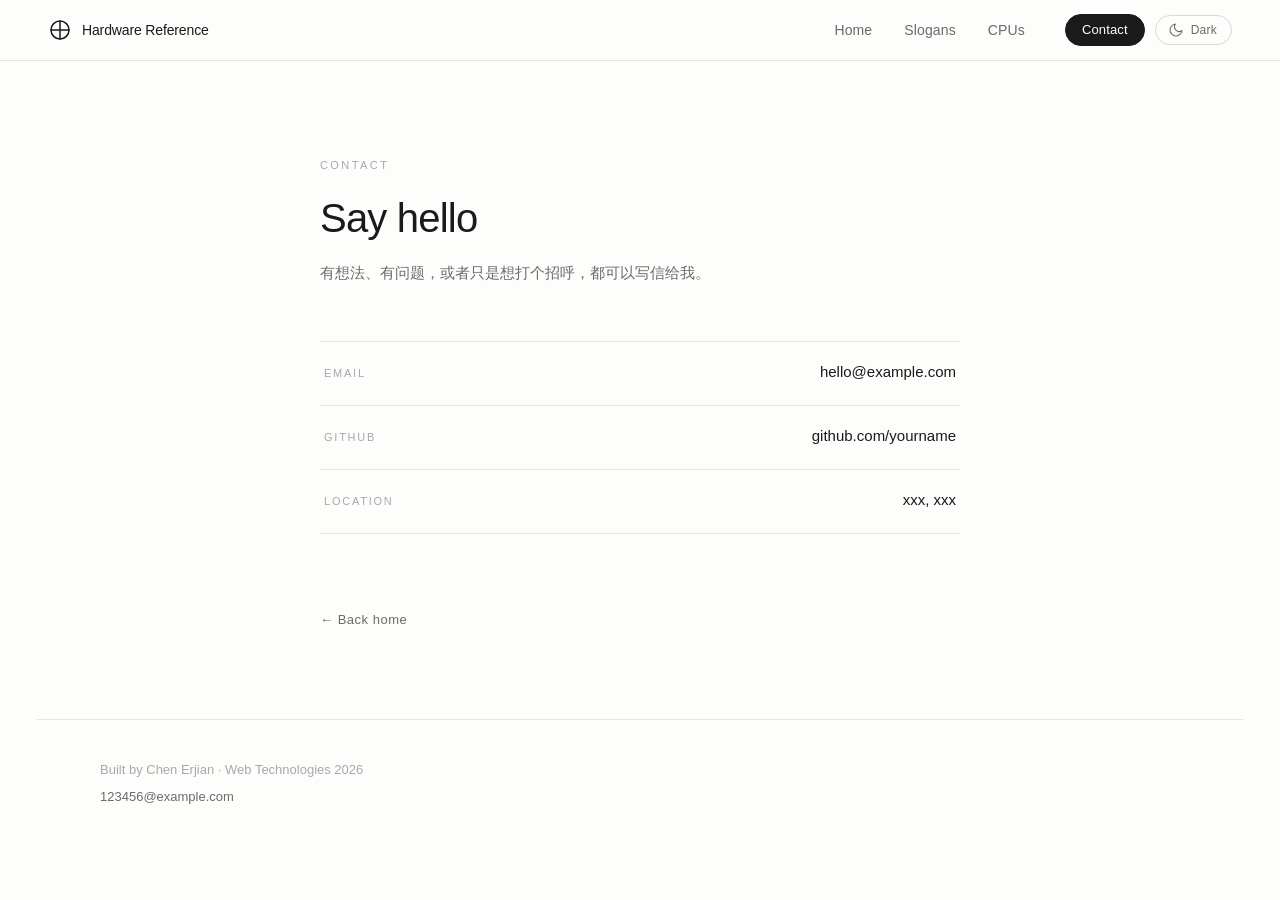
==== commit 3e245040: "updatereadme" ====
--- a/contact.html
+++ b/contact.html
@@ -1,16 +1,45 @@
 <!DOCTYPE html>
-<html lang="zh">
+<html lang="en">
 <head>
     <meta charset="UTF-8">
     <meta name="viewport" content="width=device-width, initial-scale=1.0">
     <title>Contact</title>
+<!--
+  contact.html — 联系页（三行联系方式）
+  ==========================================================================
+
+  页面结构，以及每一块由哪段 CSS 负责
+    #site-header   空占位，导航由 parts.js 注入      → nav.css §1–§7
+    页眉           小标签 + 标题 + 一句说明          → styles.css §4-3
+    联系信息       标签 / 值两列的三行               → styles.css §4-4
+    页脚           返回首页的链接                     → styles.css §4-5
+    #site-footer   空占位，页脚由 parts.js 注入      → nav.css §8
+
+  入口：导航右侧的 Contact 药丸（nav.html 里的 a.pill，用 target="_blank" 打开本页）。
+  因为导航在每个页面上都有，本页导航里的 Home 就是回去的路；
+  页脚那条「← Back home」是给从站外直接点进本页的人多留一条退路。
+
+  ⚠ 下面三行联系方式目前是占位值（example.com / yourname / xxx），
+    交作业前必须换成真实信息 —— 项目书明确要求「无占位内容」。
+
+  外部依赖：styles.css §4 · nav.css · theme.css · theme.js · parts.js
+-->
+    <!-- 链接预览标签（Open Graph / Twitter）。
+         og:image 必须是完整网址；Open Graph 用 property，Twitter 用 name。
+         站点换地址时，四个页面里的这几行要一起改。 -->
+    <meta property="og:title" content="Contact">
+    <meta property="og:description" content="Get in touch.">
+    <meta property="og:image" content="https://matchman1.github.io/BiUH-web-tech/images/og-image.jpg">
+    <meta property="og:url" content="https://matchman1.github.io/BiUH-web-tech/contact.html">
+    <meta property="og:type" content="website">
+    <meta name="twitter:card" content="summary_large_image">
     <link rel="stylesheet" href="styles.css">
     <link rel="stylesheet" href="nav.css">
     <link rel="stylesheet" href="theme.css">
     <link rel="icon" href="images/favicon-32.png" sizes="32x32" type="image/png">
     <link rel="apple-touch-icon" href="images/apple-touch-icon.png">
-    <!-- Theme is applied before the first paint so a page never flashes light
-         before switching to dark. Details live in theme.js. -->
+    <!-- 主题必须在首次绘制前定好，否则深色模式下会先闪一下白。
+         这里只负责读出上次的选择，点击切换的逻辑在 theme.js。 -->
     <script>
         try {
             var savedTheme = localStorage.getItem('theme');
@@ -22,17 +51,22 @@
 </head>
 <body class="contact-page">
 
-    <!-- 导航由 parts.js 把 nav.html 的内容填进这里，所以这里是空的 -->
+    <!-- 导航占位：parts.js 把 nav.html 的内容填进来 → nav.css §1–§7 -->
     <header id="site-header"></header>
 
     <main class="contact-wrap">
 
+        <!-- 页眉：小标签 + 大标题 + 一句说明 → styles.css §4-3 -->
         <header class="contact-head">
             <p class="contact-eyebrow">Contact</p>
             <h1>Say hello</h1>
-            <p class="contact-sub">有想法、有问题，或者只是想打个招呼，都可以写信给我。</p>
+            <p class="contact-sub" lang="zh-Hans">有想法、有问题，或者只是想打个招呼，都可以写信给我。</p>
         </header>
 
+        <!-- 联系信息：一行一个「标签 + 值」 → styles.css §4-4
+             用 <ul>/<li> 而不是 <dl>：这三行是并列的条目，不是词条释义。
+             值如果是链接就用 <a>（Email、GitHub），纯文字就用 <span>（Location），
+             因为 CSS 只给 a.contact-value 加悬停下划线，纯文字不该看起来像链接。 -->
         <ul class="contact-list">
             <li>
                 <span class="contact-key">Email</span>
@@ -48,16 +82,17 @@
             </li>
         </ul>
 
+        <!-- 页脚返回链接 → styles.css §2-8（.back-link）与 §4-5（间距） -->
         <footer class="contact-foot">
             <a class="back-link" href="index.html">← Back home</a>
         </footer>
 
     </main>
 
-    <!-- 页脚由 parts.js 把 footer.html 的内容填进这里，所以这里是空的 -->
+    <!-- 页脚占位：parts.js 把 footer.html 的内容填进来 → nav.css §8 -->
     <footer id="site-footer"></footer>
 
-    <!-- 放在 </body> 前：此时两个空元素都已存在，脚本才找得到它们 -->
+    <!-- 脚本放在 body 末尾：此时两个空占位元素已经存在，parts.js 才找得到它们 -->
     <script src="theme.js"></script>
     <script src="parts.js"></script>
 </body>
--- a/styles.css
+++ b/styles.css
@@ -1,32 +1,53 @@
 /* ==========================================================================
-   styles.css
+   styles.css — 四个页面各自的样式
+   ==========================================================================
+
+   只放「某一个页面自己的样式」，按页分四段（[1]–[4]）。
+   深色配色不在这个文件里，见 theme.css：那里把这里的浅色值换成深色值。
+
    --------------------------------------------------------------------------
-   Serves all four pages. Sections are split by big headings and never interfere:
-
-     [1] index.html     home      - classes prefixed .index-*
-     [2] slogans.html   slogans   - classes prefixed .slogans-* / .slogan-*
-     [3] cpus.html      CPUs      - classes prefixed .cpu-*
-     [4] contact.html   contact   - classes prefixed .contact-*
-     [5] dark mode (shared by all four pages; colours only, no layout)
-
-   The four pages never share class names:
-     index.html    <body class="index">
-     slogans.html  <body class="slogans-page">
-     cpus.html     <body class="cpu-page">
-     contact.html  <body class="contact-page">
-
-   The nav and footer live in nav.css, since all four pages share them.
-   To change a page, look only at its section.
+   文件地图
+   --------------------------------------------------------------------------
+
+     [1]  index.html     首页             类名前缀 .index-*
+     [2]  slogans.html   硬件标语页       类名前缀 .slogans-* / .slogan-*
+     [3]  cpus.html      CPU Explorer    类名前缀 .cpu-*
+     [4]  contact.html   联系页           类名前缀 .contact-*
+
+   每个段落内部再用「1-1」「1-2」这样的小节编号，注释里也用同样的编号互相引用
+   （theme.css 里出现「对应 styles.css §3」即指这里的第 3 段）。
+
+   --------------------------------------------------------------------------
+   一段样式该写在哪
+   --------------------------------------------------------------------------
+
+     一个页面用   → 本文件对应段落
+     多个页面共用 → nav.css（导航、页脚）或 theme.css（深色）
+     不写进本文件 → 共享组件、深色配色
+
+   四个页面的 <body> 各带一个作用域类，保证类名不互相污染：
+
+     index.html    class="index"
+     slogans.html  class="slogans-page"
+     cpus.html     class="cpu-page"
+     contact.html  class="contact-page"
+
+   页面里由 JS 生成的元素，样式也写在这里（例如 .cpu-pick 由 cpu.js 生成），
+   注释里会注明「由 xxx.js 生成」，因为你在 HTML 里搜不到它们。
    ========================================================================== */
 
+
 /* ==========================================================================
-   [1] index.html - home
+   [1]  index.html — 首页
    ========================================================================== */
 
 /* --------------------------------------------------------------------------
-   1-1  page shell
-   -------------------------------------------------------------------------- */
-
+   1-1  页面骨架
+   作用对象：index.html 的 <body class="index">
+   -------------------------------------------------------------------------- */
+
+/* body：底色、正文字体与行高。
+   这是全站默认值的基准，其他三页的 body 规则都是它的翻版，只有底色不同。 */
 .index {
     margin: 0;
     padding: 0;
@@ -40,11 +61,13 @@
 }
 
 /* --------------------------------------------------------------------------
-   1-2  container
-   Left aligned, not centred: the photo, the heading and the cards all line up
-   on the same left edge.
-   -------------------------------------------------------------------------- */
-
+   1-2  内容容器
+   作用对象：index.html 的 <main class="index-main">
+
+   左对齐而不是居中：大图、主标题、两个通栏按钮都齐左边，视线不用来回跳。
+   -------------------------------------------------------------------------- */
+
+/* 定宽 960px 居中，左右留白由 padding 给 */
 .index-main {
     max-width: 960px;
     margin: 0 auto;
@@ -52,39 +75,44 @@
 }
 
 /* --------------------------------------------------------------------------
-   1-3  hero photo
-   The bottom of the picture fades to nothing, so the heading below it sits on
-   the page rather than under a hard edge. mask-image fades the image itself,
-   which works on any background colour (no need to match the page colour).
-   -------------------------------------------------------------------------- */
-
+   1-3  顶部大图
+   作用对象：index.html 的 <figure class="index-hero"> 与里面的 <img>
+
+   图片底部渐变成透明，让下面的主标题落在页面上，而不是顶在一条硬边上。
+   渐变做在图片本身（mask），所以任何底色下都成立，不需要去对齐页面颜色。
+   -------------------------------------------------------------------------- */
+
+/* 大图容器，紧贴导航下方 */
 .index-hero {
     margin: 0 0 8px;
 }
 
+/* 图片本身：占满宽度，下缘渐隐。
+   渐变在 84% 处完全结束，因此下面用负边距上移的标题只会压在全透明区域上。 */
 .index-hero-img {
     display: block;
     width: 100%;
     height: auto;
 
-    /* The fade is finished well before the bottom edge (84%), so the heading
-       that overlaps the last few pixels always sits on fully transparent
-       image — never on top of the photo itself. */
     -webkit-mask-image: linear-gradient(to bottom, #000 40%, transparent 84%);
     mask-image: linear-gradient(to bottom, #000 40%, transparent 84%);
 }
 
 /* --------------------------------------------------------------------------
-   1-4  heading block
-   A small negative margin tucks the type into the faded tail of the photo.
-   Keep this overlap small: the mask above guarantees that area is empty.
-   -------------------------------------------------------------------------- */
-
+   1-4  主标题区块
+   作用对象：index.html 的 <header class="index-intro"> 及其中的三行文字
+
+   用一点负边距把文字塞进图片淡出的尾部。重叠量要小 ——
+   1-3 的掩膜保证了那块区域是透明的，压多少都不会盖住照片内容。
+   -------------------------------------------------------------------------- */
+
+/* 主标题区块：上移 28px，压进照片淡出的尾部 */
 .index-intro {
     margin: -28px 0 0;
-    position: relative;   /* keeps the heading above the faded image */
-}
-
+    position: relative;   /* 让标题压在图片之上 */
+}
+
+/* 主标题上方的小标签（ITX · DIY） */
 .index-eyebrow {
     margin: 0 0 16px;
     font-size: 11px;
@@ -94,6 +122,7 @@
     color: #a8a8a4;
 }
 
+/* 主标题：字号随屏宽缩放，宽度限制在 17 个字以内，避免长行读起来累 */
 .index-title {
     margin: 0 0 20px;
     max-width: 17ch;
@@ -105,6 +134,7 @@
     text-wrap: balance;
 }
 
+/* 主标题下方那句说明 */
 .index-lede {
     margin: 0;
     max-width: 46ch;
@@ -114,10 +144,15 @@
 }
 
 /* --------------------------------------------------------------------------
-   1-5  the two long buttons
-   Text on the left, photo running off the right edge and fading into the card.
-   -------------------------------------------------------------------------- */
-
+   1-5  两个通栏按钮
+   作用对象：index.html 的 <div class="index-cards"> 与里面的两个 <a class="index-card">
+
+   左边放文字、右边放照片；照片从右侧铺到边缘，并向卡片中间渐隐。
+   （HTML 里这两个卡片特意用 <div> 而不是 <nav>，
+    因为 nav.css 的 nav{} 会把任何 <nav> 变成吸顶导航。）
+   -------------------------------------------------------------------------- */
+
+/* 两个按钮竖向排列 */
 .index-cards {
     display: flex;
     flex-direction: column;
@@ -125,15 +160,17 @@
     margin-top: 56px;
 }
 
+/* 单个按钮：左文字列 + 右照片列的网格。
+   右侧不留 padding，照片才能铺到卡片边缘。 */
 .index-card {
     display: grid;
     grid-template-columns: 1fr 340px;
     align-items: stretch;
 
     min-height: 148px;
-    overflow: hidden;              /* keeps the photo inside the rounded corner */
-
-    padding: 28px 0 28px 30px;     /* no right padding: the photo bleeds to the edge */
+    overflow: hidden;              /* 让照片不超出圆角 */
+
+    padding: 28px 0 28px 30px;
     text-decoration: none;
     color: inherit;
 
@@ -144,12 +181,13 @@
     transition: border-color 0.3s ease, box-shadow 0.3s ease;
 }
 
+/* 悬停：边框加深 + 一层很淡的投影，提示整张卡可点 */
 .index-card:hover {
     border-color: #c9c9c5;
     box-shadow: 0 2px 18px rgba(26, 26, 26, 0.06);
 }
 
-/* text column */
+/* 文字列：三行（标签 / 名称 / 说明）居中排布 */
 .index-card-text {
     display: flex;
     flex-direction: column;
@@ -158,6 +196,7 @@
     padding-right: 28px;
 }
 
+/* 按钮左上角的小标签（Collection / Database） */
 .index-card-label {
     font-size: 11px;
     font-weight: 500;
@@ -166,6 +205,7 @@
     color: #a8a8a4;
 }
 
+/* 按钮的主标题（Hardware Slogans / CPU Explorer） */
 .index-card-name {
     font-size: 25px;
     font-weight: 400;
@@ -173,19 +213,22 @@
     letter-spacing: -0.022em;
 }
 
+/* 按钮下方那一行说明 */
 .index-card-desc {
     font-size: 14px;
     line-height: 1.5;
     color: #6b6b68;
 }
 
-/* photo column: fills the height and fades away towards the centre of the card */
+/* 照片列：铺满卡片高度 */
 .index-card-media {
     position: relative;
     display: block;
     min-height: 92px;
 }
 
+/* 照片本身：绝对定位铺满这一列，左缘渐隐进卡片。
+   mask 让照片「融进」卡片，而不是从一条竖直硬线开始。 */
 .index-card-media img {
     position: absolute;
     inset: 0;
@@ -195,23 +238,25 @@
     height: 100%;
     object-fit: cover;
 
-    /* left edge transparent -> fully visible at 46%: the photo dissolves
-       into the card instead of starting on a hard vertical line */
     -webkit-mask-image: linear-gradient(to right, transparent 0%, #000 46%);
     mask-image: linear-gradient(to right, transparent 0%, #000 46%);
 
     transition: transform 0.6s ease;
 }
 
+/* 卡片悬停时照片轻微放大（配合 overflow:hidden，不会溢出） */
 .index-card:hover .index-card-media img {
     transform: scale(1.04);
 }
 
 /* --------------------------------------------------------------------------
-   1-6  quote card (spare; not used by index.html right now)
-   Usage: add class="index-quote" to an <article>
-   -------------------------------------------------------------------------- */
-
+   1-6  备用语录卡片（当前没有页面在用）
+   作用对象：给任意 <article> 加 class="index-quote" 即可
+
+   是从最早那版「名人语录」页挪过来的样式，保留着以便以后复用。
+   -------------------------------------------------------------------------- */
+
+/* 白底 + 细边框的卡片，字号比正文大、字重更细 */
 .index-quote {
     margin: 40px 0 0;
     padding: 24px 26px;
@@ -225,20 +270,24 @@
     text-align: left;
 }
 
+/* 去掉 <blockquote> 默认的左右缩进 */
 .index-quote blockquote {
     margin: 0;
 }
 
+/* 卡片内文字沿用卡片的字号与颜色 */
 .index-quote p {
     margin: 0;
     font-size: inherit;
     color: inherit;
 }
 
+/* 作者署名与正文之间留出间距 */
 .index-quote footer {
     margin-top: 16px;
 }
 
+/* 作者名：小字大写、灰色、宽字距 */
 .index-quote cite {
     font-style: normal;
     font-size: 11px;
@@ -249,30 +298,35 @@
 }
 
 /* --------------------------------------------------------------------------
-   1-7  original utility classes (kept)
-   -------------------------------------------------------------------------- */
-
-/* highlighted text */
+   1-7  工具类与早期遗留（当前没有页面在用）
+   作用对象：给任意元素加对应类名即可，属于「留着备用」的一批
+
+   这四个类是最早做语录页时留下的：
+     .highlight  黄底高亮
+     .footer     右对齐的页脚文字
+     .grid       四列等宽网格
+     .quote      最初的黑底大字语录卡片（30px 白字黑底）
+
+   它们和当前设计语言（近白底、发丝线、细字重）不一致，
+   真要复用之前先确认还符不符合现在的风格。
+   -------------------------------------------------------------------------- */
+
 .highlight {
     background-color: #ff0;
     color: #000;
 }
 
-/* right-aligned footer text */
 .footer {
     width: 100%;
     text-align: right;
 }
 
-/* four-column grid */
 .grid {
     display: grid;
     grid-template-columns: repeat(4, 1fr);
     gap: 20px;
 }
 
-/* original black quote card, kept for reference;
-   the home page now uses .index-quote above */
 .quote {
     border: 1px solid #ccc;
     padding: 10px;
@@ -283,7 +337,11 @@
 }
 
 /* --------------------------------------------------------------------------
-   1-8  home, tablet and mobile
+   1-8  首页：平板与手机
+   作用对象：同上 1-1 ~ 1-5，全部是窄屏下的覆盖规则
+
+   两档：860px（照片列压缩）、560px（进一步压缩并缩小字号）。
+   媒体查询不增加优先级，所以这两段必须放在基础规则之后。
    -------------------------------------------------------------------------- */
 
 @media (max-width: 860px) {
@@ -291,7 +349,7 @@
         padding: 0 24px 80px;
     }
 
-    /* the photo column shrinks first, so the text keeps its room */
+    /* 先压缩照片列，把宽度让给文字 */
     .index-card {
         grid-template-columns: 1fr 220px;
         min-height: 132px;
@@ -302,6 +360,7 @@
         font-size: 22px;
     }
 
+    /* 照片列变矮，压图的负边距也要跟着减小 */
     .index-intro {
         margin-top: -18px;
     }
@@ -343,17 +402,21 @@
     }
 }
 
+
 /* ==========================================================================
-   [2] slogans.html - hardware brand slogans
+   [2]  slogans.html — 硬件厂商标语
    --------------------------------------------------------------------------
-   Content is hardware brand slogans, not famous quotations.
-   Classes are .slogans-* / .slogan-* and never clash with the other sections.
+   页面内容是硬件厂商的品牌标语，不是名人语录。
+   类名用 .slogans-* / .slogan-*，与其他段落不冲突。
    ========================================================================== */
 
 /* --------------------------------------------------------------------------
-   2-1  page shell
-   -------------------------------------------------------------------------- */
-
+   2-1  页面骨架
+   作用对象：slogans.html 的 <body class="slogans-page">
+   -------------------------------------------------------------------------- */
+
+/* body 比首页略暖一档（#fafaf9 而不是 #fdfdfc），
+   配合卡片底色，让整页像一张纸而不是纯白屏幕 */
 .slogans-page {
     margin: 0;
     padding: 0;
@@ -367,7 +430,10 @@
 }
 
 /* --------------------------------------------------------------------------
-   2-2  centred container
+   2-2  居中容器
+   作用对象：slogans.html 的 <main class="slogans-wrap">
+
+   这一页最宽（1120px），因为卡片要能排成多列。
    -------------------------------------------------------------------------- */
 
 .slogans-wrap {
@@ -377,15 +443,18 @@
 }
 
 /* --------------------------------------------------------------------------
-   2-3  page header
-   Left-aligned rather than centred: this page is a catalogue, and
-   left alignment suits it and echoes the left-aligned card content.
+   2-3  页眉
+   作用对象：slogans.html 的 <header class="slogans-head"> 及其中的标题、说明
+
+   左对齐而不是居中：这一页是目录性质，左对齐更贴它的性格，
+   也和卡片内左对齐的内容呼应。
    -------------------------------------------------------------------------- */
 
 .slogans-head {
     margin-bottom: 64px;
 }
 
+/* 页眉上方的小标签 Collection */
 .slogans-eyebrow {
     margin: 0 0 18px;
     font-size: 11px;
@@ -395,6 +464,7 @@
     color: #b0b0ae;
 }
 
+/* 页面大标题 Hardware Slogans */
 .slogans-head h1 {
     margin: 0;
     font-size: clamp(34px, 5vw, 54px);
@@ -403,6 +473,7 @@
     letter-spacing: -0.025em;
 }
 
+/* 标题下方的一句说明 */
 .slogans-sub {
     margin: 20px 0 0;
     max-width: 40ch;
@@ -411,29 +482,34 @@
 }
 
 /* --------------------------------------------------------------------------
-   2-4  slogan grid
-   Real gaps plus one hairline border per card, rather than the
-   1px-seam grid, which suits cards holding a full line of text better.
+   2-4  标语网格
+   作用对象：slogans.html 的 <div class="slogans-grid">
+
+   用 1px 缝隙 + 容器底色造分隔线，不逐张画边框：
+   卡片一多，边框会叠成 2px，缝隙永远只有 1px。
+   同时在这里初始化计数器，供 2-5 的编号使用。
    -------------------------------------------------------------------------- */
 
 .slogans-grid {
     display: grid;
     grid-template-columns: repeat(auto-fill, minmax(272px, 1fr));
     gap: 1px;
-    /* grid background shows through the gaps, drawing the rules */
+    /* 网格底色从缝隙里透出来，形成分割线 */
     background: #e6e6e3;
     border: 1px solid #e6e6e3;
-}
-
-/* --------------------------------------------------------------------------
-   2-5  single card
-   A CSS counter numbers each card, giving it a catalogue feel
-   -------------------------------------------------------------------------- */
-
-.slogans-grid {
+
     counter-reset: brand;
 }
 
+/* --------------------------------------------------------------------------
+   2-5  单张卡片
+   作用对象：slogans.html 里每个 <article class="slogan">
+
+   四行内容：品牌 / 标语 / 中文说明 / 出处。
+   右上角用 CSS 计数器自动编号，营造目录感。
+   -------------------------------------------------------------------------- */
+
+/* 卡片本体：竖向排布，参与编号计数 */
 .slogan {
     position: relative;
     counter-increment: brand;
@@ -449,11 +525,12 @@
     transition: background-color 0.3s ease;
 }
 
+/* 悬停时底色由米白变纯白，比加阴影更安静 */
 .slogan:hover {
     background: #ffffff;
 }
 
-/* number, top right, very faint */
+/* 右上角编号：01、02……很淡，只作为暗示 */
 .slogan::after {
     content: counter(brand, decimal-leading-zero);
     position: absolute;
@@ -466,10 +543,10 @@
     color: #c9c9c6;
 }
 
-/* brand name: small caps with wide tracking, like a nameplate */
+/* 厂商名：小字大写 + 宽字距，像铭牌 */
 .slogan-brand {
     margin: 0;
-    padding-right: 32px;         /* leave room for the number */
+    padding-right: 32px;         /* 给右上角的编号让位 */
     font-size: 11px;
     font-weight: 600;
     letter-spacing: 0.18em;
@@ -477,8 +554,8 @@
     color: #8a8a86;
 }
 
-/* the slogan is the point of the card.
-   A serif face at light weight contrasts with the sans UI and reads like a poster. */
+/* 标语是整张卡的主角。
+   衬线体 + 细字重，与界面无衬线形成对比，读起来像海报。 */
 .slogan-line {
     margin: 0;
     font-family: "Iowan Old Style", "Palatino Linotype", Georgia,
@@ -490,7 +567,7 @@
     text-wrap: balance;
 }
 
-/* Chinese wording, shown when it is the official original */
+/* 中文原文：当官方原话是中文时显示 */
 .slogan-note {
     margin: 0;
     font-size: 14px;
@@ -498,7 +575,8 @@
     color: #6b6b68;
 }
 
-/* source, pushed to the bottom of the card */
+/* 出处：margin-top:auto 把它推到卡片底部，
+   这样同一行里的卡片不管文字长短，出处都对齐在同一条线上 */
 .slogan-src {
     margin: auto 0 0;
     padding-top: 18px;
@@ -510,16 +588,20 @@
 }
 
 /* --------------------------------------------------------------------------
-   2-6  "no short slogan" section
-   Some brands publish no one-line slogan. Rather than invent one,
-   list them honestly. This block uses a different shape from the grid
-   above, so it never reads as another slogan card.
-   -------------------------------------------------------------------------- */
-
+   2-6  「没有短标语」板块
+   作用对象：slogans.html 的 <section class="blanks"> 与里面的 <dl class="blanks-list">
+
+   有些厂商确实没有一句话标语。与其编一句，不如如实列出。
+   这块故意用与上面网格不同的形态（定义列表 + 横线），
+   避免看起来又像一张标语卡。
+   -------------------------------------------------------------------------- */
+
+/* 与上方网格之间的间距 */
 .blanks {
     margin-top: 56px;
 }
 
+/* 板块小标题 */
 .blanks-title {
     margin: 0 0 12px;
     font-size: 11px;
@@ -529,6 +611,7 @@
     color: #8a8a86;
 }
 
+/* 板块的说明文字 */
 .blanks-note {
     margin: 0 0 28px;
     max-width: 62ch;
@@ -537,11 +620,15 @@
     color: #6b6b68;
 }
 
+/* 列表容器：只画上边线，行与行之间由下面的 border-bottom 接上 */
 .blanks-list {
     margin: 0;
     border-top: 1px solid #e6e6e3;
 }
 
+/* 一行：左品牌（dt）、右官方说法（dd）。
+   这里给 .blanks-list 的直接子元素排版，而不是给 dt/dd 各自定位，
+   是为了让两列宽度由整行统一决定。 */
 .blanks-list > div {
     display: grid;
     grid-template-columns: minmax(140px, 200px) 1fr;
@@ -551,6 +638,7 @@
     border-bottom: 1px solid #e6e6e3;
 }
 
+/* 品牌名（小字大写） */
 .blanks-list dt {
     font-size: 11px;
     font-weight: 600;
@@ -560,6 +648,7 @@
     padding-top: 2px;
 }
 
+/* 该品牌的官方说法（<dd> 默认有左缩进，必须清掉） */
 .blanks-list dd {
     margin: 0;
     font-size: 14px;
@@ -568,9 +657,11 @@
 }
 
 /* --------------------------------------------------------------------------
-   2-7  source note at the foot of the page
-   -------------------------------------------------------------------------- */
-
+   2-7  页面底部的来源说明
+   作用对象：slogans.html 的 <p class="slogans-footnote"> 与其中的 <code>
+   -------------------------------------------------------------------------- */
+
+/* 页面最底部的来源与版权说明：最弱的一档，不抢卡片注意力 */
 .slogans-footnote {
     margin: 48px 0 0;
     max-width: 68ch;
@@ -579,6 +670,7 @@
     color: #a8a8a4;
 }
 
+/* 说明文字里提到的文件名用等宽字体，和正文区分开 */
 .slogans-footnote code {
     font-family: ui-monospace, "SF Mono", "Cascadia Mono", Menlo, Consolas, monospace;
     font-size: 12px;
@@ -586,11 +678,14 @@
 }
 
 /* --------------------------------------------------------------------------
-   2-8  back link
-   This page no longer has a back link, since the nav has Home,
-   but project.html and contact.html still use .back-link, so it stays.
-   -------------------------------------------------------------------------- */
-
+   2-8  返回链接（跨页面）
+   作用对象：contact.html 页脚的 <a class="back-link">（目前只有这一处在用）
+
+   样式放在标语页这段，是因为它和这里的「小字大写、灰字、悬停出下划线」
+   语言一致。如果以后多个页面都要用，按「谁用」的规则应该搬去 nav.css。
+   -------------------------------------------------------------------------- */
+
+/* 返回链接：平时只有文字，悬停才出现下划线 */
 .back-link {
     font-size: 13px;
     letter-spacing: 0.04em;
@@ -601,13 +696,15 @@
     transition: color 0.25s ease, border-color 0.25s ease;
 }
 
+/* 悬停：文字变深、下划线出现 */
 .back-link:hover {
     color: #1a1a1a;
     border-bottom-color: #1a1a1a;
 }
 
 /* --------------------------------------------------------------------------
-   2-9  slogans, mobile
+   2-9  标语页：移动端
+   作用对象：同上 2-1 ~ 2-6，560px 以下的覆盖规则
    -------------------------------------------------------------------------- */
 
 @media (max-width: 640px) {
@@ -619,7 +716,7 @@
         margin-bottom: 40px;
     }
 
-    /* one column on narrow screens; tighten the card padding too */
+    /* 窄屏单列，卡片内边距也收紧 */
     .slogans-grid {
         grid-template-columns: 1fr;
     }
@@ -629,12 +726,18 @@
     }
 }
 
+
 /* ==========================================================================
-   [3] cpus.html - CPU Explorer
+   [3]  cpus.html — CPU Explorer
+   --------------------------------------------------------------------------
+   这一页有真实交互：搜索框、品牌筛选、点选对比。
+   样式分成「静态部分」和「由 cpu.js 生成的元素」两类，
+   后者的注释里会写明是哪个脚本生成的。
    ========================================================================== */
 
 /* --------------------------------------------------------------------------
-   3-1  page shell
+   3-1  页面骨架
+   作用对象：cpus.html 的 <body class="cpu-page">
    -------------------------------------------------------------------------- */
 
 .cpu-page {
@@ -650,7 +753,10 @@
 }
 
 /* --------------------------------------------------------------------------
-   3-2  container
+   3-2  内容容器
+   作用对象：cpus.html 的 <main class="cpu-wrap">
+
+   比其他页都宽（1180px），因为要并排放下结果列表和对比表。
    -------------------------------------------------------------------------- */
 
 .cpu-wrap {
@@ -660,13 +766,15 @@
 }
 
 /* --------------------------------------------------------------------------
-   3-3  page header
+   3-3  页眉
+   作用对象：cpus.html 的 <header class="cpu-head"> 及其中的标题、说明
    -------------------------------------------------------------------------- */
 
 .cpu-head {
     margin-bottom: 40px;
 }
 
+/* 页眉上方的小标签（Database） */
 .cpu-eyebrow {
     margin: 0 0 18px;
     font-size: 11px;
@@ -676,6 +784,7 @@
     color: #a8a8a4;
 }
 
+/* 页面大标题 CPU Explorer */
 .cpu-head h1 {
     margin: 0;
     font-size: clamp(32px, 4.6vw, 46px);
@@ -684,6 +793,7 @@
     letter-spacing: -0.025em;
 }
 
+/* 大标题下方的一句说明 */
 .cpu-sub {
     margin: 18px 0 0;
     max-width: 56ch;
@@ -692,9 +802,13 @@
 }
 
 /* --------------------------------------------------------------------------
-   3-4  toolbar: the search field and the brand chips
-   -------------------------------------------------------------------------- */
-
+   3-4  工具栏：搜索框 + 品牌筛选
+   作用对象：cpus.html 的 <div class="cpu-toolbar"> 及其中的 input 和 button
+
+   左搜索、右筛选，底部一条分隔线把工具栏和结果区分开。
+   -------------------------------------------------------------------------- */
+
+/* 工具栏：两端对齐，窄屏自动换行 */
 .cpu-toolbar {
     display: flex;
     align-items: flex-end;
@@ -707,11 +821,13 @@
     border-bottom: 1px solid #e6e6e3;
 }
 
+/* 搜索框那一列：可伸缩，但有两个下限（240px 起步，能长到 320px 以上） */
 .cpu-search-wrap {
     flex: 1 1 320px;
     min-width: 240px;
 }
 
+/* 搜索框上方的小标签 Search */
 .cpu-search-label {
     display: block;
     margin-bottom: 8px;
@@ -723,6 +839,8 @@
     color: #a8a8a4;
 }
 
+/* 搜索输入框外观。
+   font-family:inherit 是必须的 —— <input> 不会自动继承页面字体。 */
 .cpu-search {
     width: 100%;
     box-sizing: border-box;
@@ -739,22 +857,27 @@
     transition: border-color 0.25s ease, box-shadow 0.25s ease;
 }
 
+/* 占位文字（那串示例型号）压暗，免得被当成已输入的内容 */
 .cpu-search::placeholder {
     color: #b4b4b0;
 }
 
+/* 聚焦：边框变黑 + 一圈淡光晕。
+   去掉浏览器默认的 outline，换成这个更贴设计语言的描边。 */
 .cpu-search:focus {
     outline: none;
     border-color: #1a1a1a;
     box-shadow: 0 0 0 3px rgba(26, 26, 26, 0.08);
 }
 
-/* brand filter chips */
+/* 品牌按钮组 */
 .cpu-brands {
     display: flex;
     gap: 8px;
 }
 
+/* 单个品牌按钮：默认描边态。
+   选中态的类 .is-active 由 cpu.js 切换。 */
 .cpu-brand {
     padding: 9px 16px;
 
@@ -772,26 +895,32 @@
                 background-color 0.2s ease;
 }
 
+/* 悬停：文字变黑、描边加深 */
 .cpu-brand:hover {
     color: #1a1a1a;
     border-color: #b4b4b0;
 }
 
+/* 选中态：黑底白字（不是浅灰底，方便和悬停区分开） */
 .cpu-brand.is-active {
     color: #fdfdfc;
     background: #1a1a1a;
     border-color: #1a1a1a;
 }
 
+/* 键盘 Tab 聚焦时才出现的轮廓线。
+   用 :focus-visible 而不是 :focus，鼠标点击不会留下轮廓。 */
 .cpu-brand:focus-visible {
     outline: 2px solid #1a1a1a;
     outline-offset: 2px;
 }
 
 /* --------------------------------------------------------------------------
-   3-5  two panels side by side: results on the left, comparison on the right
-   -------------------------------------------------------------------------- */
-
+   3-5  左右两栏：左结果、右对比
+   作用对象：cpus.html 的 <div class="cpu-board"> 与其中两个 <section>
+   -------------------------------------------------------------------------- */
+
+/* 两栏等宽网格，顶对齐 */
 .cpu-board {
     display: grid;
     grid-template-columns: minmax(0, 1fr) minmax(0, 1fr);
@@ -799,17 +928,20 @@
     align-items: start;
 }
 
-/* min-width:0 is what lets the result list and the comparison table scroll
-   inside their own panel instead of stretching the grid column */
+/* min-width:0 让两栏能被内容压缩：
+   结果列表和对比表都可能在内部滚动，不加这个值，
+   长型号名会把整栏（甚至整页）撑宽。 */
 .cpu-results,
 .cpu-compare {
     min-width: 0;
 }
 
+/* 对比区的内容容器（表格或空状态框） */
 .cpu-compare-body {
     min-height: 72px;
 }
 
+/* 面板标题行：左边标题，右边计数或「Clear all」 */
 .cpu-panel-head {
     display: flex;
     align-items: baseline;
@@ -821,6 +953,7 @@
     border-bottom: 1px solid #e6e6e3;
 }
 
+/* 面板标题（Results / Compare）：小字大写，像标签而不像标题 */
 .cpu-panel-title {
     margin: 0;
     font-size: 11px;
@@ -830,6 +963,8 @@
     color: #8a8a86;
 }
 
+/* 结果条数文字。等宽字体是为了数字变化时宽度不跳，
+   aria-live 会把这个区域的变化念给读屏软件。 */
 .cpu-count {
     margin: 0;
     font-family: ui-monospace, "SF Mono", "Cascadia Mono", Menlo, Consolas, monospace;
@@ -837,6 +972,7 @@
     color: #a8a8a4;
 }
 
+/* 「Clear all」按钮：做成文字链接的样子，因为它是次要操作 */
 .cpu-clear {
     padding: 0;
     font-family: inherit;
@@ -849,17 +985,20 @@
     transition: color 0.2s ease, border-color 0.2s ease;
 }
 
+/* 悬停：文字变深，下划线跟着变深 */
 .cpu-clear:hover {
     color: #1a1a1a;
     border-bottom-color: #1a1a1a;
 }
 
 /* --------------------------------------------------------------------------
-   3-6  the result rows
-   Fixed height and their own scroll area, so a long result list never pushes
-   the comparison table off the screen.
-   -------------------------------------------------------------------------- */
-
+   3-6  结果行（由 cpu.js 的 renderList() 生成）
+   作用对象：<li> 里的 <button class="cpu-pick">、.cpu-row-* 与空状态行
+
+   列表本身有固定高度和独立滚动区，结果再多也不会把对比表挤出屏幕。
+   -------------------------------------------------------------------------- */
+
+/* 列表容器：去掉列表符号与默认缩进 */
 .cpu-list {
     margin: 0;
     padding: 0;
@@ -870,6 +1009,8 @@
     overscroll-behavior: contain;
 }
 
+/* 一条结果：整行可点，点一下加入对比。
+   用 <button> 而不是 <li onclick>，键盘和读屏软件都能用。 */
 .cpu-pick {
     display: flex;
     align-items: center;
@@ -892,21 +1033,24 @@
     transition: background-color 0.15s ease;
 }
 
+/* 悬停时的浅底 —— 只是提示可点，不如选中态明显（见 .is-picked） */
 .cpu-pick:hover {
     background: #f4f4f2;
 }
 
+/* 键盘聚焦：用内描边，因为整行贴着列表边缘，外描边会被裁掉 */
 .cpu-pick:focus-visible {
     outline: 2px solid #1a1a1a;
     outline-offset: -2px;
 }
 
-/* a picked CPU keeps a marker, so the list shows what is already compared */
+/* 已加入对比：底色变深 + 左侧 3px 黑条，一眼能看出选了哪些 */
 .cpu-pick.is-picked {
     background: #f0f0ec;
     box-shadow: inset 3px 0 0 #1a1a1a;
 }
 
+/* 左侧文字列（型号 + 品牌/系列/平台） */
 .cpu-row-main {
     display: flex;
     flex-direction: column;
@@ -914,6 +1058,7 @@
     min-width: 0;
 }
 
+/* 型号名：过长时省略号，不换行（换行会让每一行高矮不一） */
 .cpu-row-model {
     font-size: 14.5px;
     font-weight: 500;
@@ -924,6 +1069,7 @@
     white-space: nowrap;
 }
 
+/* 型号下方的品牌 / 系列 / 平台 */
 .cpu-row-meta {
     font-size: 11.5px;
     color: #a8a8a4;
@@ -933,6 +1079,7 @@
     white-space: nowrap;
 }
 
+/* 右侧的规格摘要（核心/线程/频率）：不参与压缩，永远完整显示 */
 .cpu-row-specs {
     flex: none;
     font-family: ui-monospace, "SF Mono", "Cascadia Mono", Menlo, Consolas, monospace;
@@ -941,12 +1088,14 @@
     white-space: nowrap;
 }
 
+/* 搜索无结果时的提示行 */
 .cpu-empty {
     padding: 24px 4px;
     font-size: 14px;
     color: #8a8a86;
 }
 
+/* 「Show N more」按钮：占满整行的描边按钮，文字由 cpu.js 拼（每次 80 条） */
 .cpu-more {
     display: block;
     width: 100%;
@@ -966,15 +1115,18 @@
     transition: background-color 0.2s ease, border-color 0.2s ease;
 }
 
+/* 更多按钮悬停：底色与描边同时加深 */
 .cpu-more:hover {
     background: #f4f4f2;
     border-color: #b4b4b0;
 }
 
 /* --------------------------------------------------------------------------
-   3-7  the comparison table
-   -------------------------------------------------------------------------- */
-
+   3-7  对比表（由 cpu.js 的 renderCompare() 生成）
+   作用对象：#cpu-compare-body 里的空状态框、.cpu-table-scroll 与 <table class="cpu-table">
+   -------------------------------------------------------------------------- */
+
+/* 还没选 CPU 时的虚线空状态框 */
 .cpu-compare-empty {
     margin: 0;
     padding: 28px 22px;
@@ -987,19 +1139,22 @@
     border-radius: 4px;
 }
 
-/* three columns of long model names will not fit a phone: scroll sideways
-   inside this box instead of stretching the page */
+/* 三列型号名在手机上放不下：让表格自己横向滚动，
+   而不是把整个页面撑宽 */
 .cpu-table-scroll {
     overflow-x: auto;
     overscroll-behavior-x: contain;
 }
 
+/* 表格本体 */
 .cpu-table {
     width: 100%;
     border-collapse: collapse;
     font-size: 13px;
 }
 
+/* 所有单元格：统一的内边距与发丝线。
+   用 border-collapse 时边框会合并，所以只写下边框就够了。 */
 .cpu-table th,
 .cpu-table td {
     padding: 9px 10px;
@@ -1008,6 +1163,7 @@
     border-bottom: 1px solid #eeeee9;
 }
 
+/* 表头：每列一颗 CPU。position:relative 是给右上角的删除按钮定位用的 */
 .cpu-table thead th {
     position: relative;
     padding-right: 26px;
@@ -1015,6 +1171,7 @@
     vertical-align: bottom;
 }
 
+/* 表头左上角那格（写着 Spec） */
 .cpu-table-corner {
     width: 112px;
     font-size: 11px;
@@ -1024,6 +1181,7 @@
     color: #a8a8a4;
 }
 
+/* 表头里的型号名 */
 .cpu-table-model {
     display: block;
     font-size: 13px;
@@ -1032,6 +1190,7 @@
     color: #1a1a1a;
 }
 
+/* 表头右上角的 × 删除按钮：圆形、无底色，悬停才出现浅底 */
 .cpu-table-remove {
     position: absolute;
     top: 4px;
@@ -1056,9 +1215,10 @@
 
 .cpu-table-remove:hover {
     color: #1a1a1a;
-    background: #ececeA;
-}
-
+    background: #ececea;
+}
+
+/* 表格左侧一列：规格名称（小字大写、灰色） */
 .cpu-table tbody th {
     font-weight: 400;
     font-size: 11.5px;
@@ -1068,13 +1228,15 @@
     white-space: nowrap;
 }
 
+/* 表格正文：具体数值用等宽字体，上下对齐好比较 */
 .cpu-table tbody td {
     font-family: ui-monospace, "SF Mono", "Cascadia Mono", Menlo, Consolas, monospace;
     font-size: 12.5px;
     color: #3a3a38;
 }
 
-/* the winning value in a numeric row */
+/* 数值更高的那一方：加粗 + 底色标记。
+   .is-best 由 cpu.js 算出来再加，不是手写的。 */
 .cpu-table tbody td.is-best {
     font-weight: 700;
     color: #1a1a1a;
@@ -1082,7 +1244,8 @@
 }
 
 /* --------------------------------------------------------------------------
-   3-8  footnote
+   3-8  页面底部说明
+   作用对象：cpus.html 的 <p class="cpu-footnote">
    -------------------------------------------------------------------------- */
 
 .cpu-footnote {
@@ -1094,7 +1257,11 @@
 }
 
 /* --------------------------------------------------------------------------
-   3-9  one column on narrower screens
+   3-9  CPU 页：窄屏
+   作用对象：同上 3-1 ~ 3-8
+
+   900px 以下两栏改单栏（对比表移到结果下方），
+   560px 以下再收一档并隐藏规格摘要。
    -------------------------------------------------------------------------- */
 
 @media (max-width: 900px) {
@@ -1107,7 +1274,7 @@
         gap: 36px;
     }
 
-    /* the list gets a natural height once it is full width */
+    /* 满宽之后列表不必再占满 60vh */
     .cpu-list {
         max-height: 46vh;
     }
@@ -1126,10 +1293,12 @@
         gap: 14px;
     }
 
+    /* 小屏上型号和品牌才是重点，右侧的规格摘要让位 */
     .cpu-row-specs {
-        display: none;      /* the model and brand are the useful part here */
-    }
-
+        display: none;
+    }
+
+    /* 表头第一列收窄，给三个型号名多留点空间 */
     .cpu-table-corner {
         width: 84px;
     }
@@ -1137,11 +1306,12 @@
 
 
 /* ==========================================================================
-   [4] contact.html - contact
+   [4]  contact.html — 联系页
    ========================================================================== */
 
 /* --------------------------------------------------------------------------
-   4-1  page shell
+   4-1  页面骨架
+   作用对象：contact.html 的 <body class="contact-page">
    -------------------------------------------------------------------------- */
 
 .contact-page {
@@ -1157,7 +1327,10 @@
 }
 
 /* --------------------------------------------------------------------------
-   4-2  centred container
+   4-2  居中容器
+   作用对象：contact.html 的 <main class="contact-wrap">
+
+   最窄的一页（640px）：内容只有三行联系方式，再宽就散了。
    -------------------------------------------------------------------------- */
 
 .contact-wrap {
@@ -1167,13 +1340,15 @@
 }
 
 /* --------------------------------------------------------------------------
-   4-3  page header
+   4-3  页眉
+   作用对象：contact.html 的 <header class="contact-head"> 与其中的标题、说明
    -------------------------------------------------------------------------- */
 
 .contact-head {
     margin-bottom: 56px;
 }
 
+/* 页眉上方的小标签 Contact */
 .contact-eyebrow {
     margin: 0 0 20px;
     font-size: 11px;
@@ -1183,6 +1358,7 @@
     color: #a8a8a8;
 }
 
+/* 页面大标题 Say hello */
 .contact-head h1 {
     margin: 0;
     font-size: 40px;
@@ -1191,6 +1367,7 @@
     letter-spacing: -0.02em;
 }
 
+/* 标题下方的一句说明 */
 .contact-sub {
     margin: 20px 0 0;
     font-size: 15px;
@@ -1198,10 +1375,15 @@
 }
 
 /* --------------------------------------------------------------------------
-   4-4  contact list
-   Label on the left, value on the right, hairlines between rows
-   -------------------------------------------------------------------------- */
-
+   4-4  联系信息列表
+   作用对象：contact.html 的 <ul class="contact-list"> 与每个 <li>
+
+   左边标签、右边内容，行间用发丝线分隔。
+   每一行是「标签 + 值」两段，所以用 flex + space-between，
+   而不是给标签定一个固定宽度 —— 中英文标签长度差很多。
+   -------------------------------------------------------------------------- */
+
+/* 列表外框：只画上边线，行与行之间由 li 的 border-bottom 接上 */
 .contact-list {
     margin: 0;
     padding: 0;
@@ -1209,6 +1391,7 @@
     border-top: 1px solid #e6e6e6;
 }
 
+/* 一行：左标签、右内容，基线对齐 */
 .contact-list li {
     display: flex;
     align-items: baseline;
@@ -1219,6 +1402,7 @@
     border-bottom: 1px solid #e6e6e6;
 }
 
+/* 左侧的标签（Email / GitHub / Location） */
 .contact-key {
     flex: none;
     font-size: 11px;
@@ -1228,6 +1412,7 @@
     color: #a8a8a8;
 }
 
+/* 右侧的内容。平时无下划线，悬停才出现（只对链接生效，见下一条） */
 .contact-value {
     font-size: 15px;
     color: #1a1a1a;
@@ -1237,12 +1422,15 @@
     transition: border-color 0.25s ease, color 0.25s ease;
 }
 
+/* 只有真的可点击的那几行（a.contact-value）才有悬停下划线；
+   Location 那行是纯 <span>，不该看起来像链接 */
 a.contact-value:hover {
     border-bottom-color: #1a1a1a;
 }
 
 /* --------------------------------------------------------------------------
-   4-5  footer
+   4-5  页脚
+   作用对象：contact.html 的 <footer class="contact-foot">（返回首页链接）
    -------------------------------------------------------------------------- */
 
 .contact-foot {
@@ -1250,7 +1438,8 @@
 }
 
 /* --------------------------------------------------------------------------
-   4-6  contact, mobile
+   4-6  联系页：移动端
+   作用对象：同上 4-1 ~ 4-5，480px 以下的覆盖规则
    -------------------------------------------------------------------------- */
 
 @media (max-width: 480px) {
@@ -1262,7 +1451,7 @@
         font-size: 29px;
     }
 
-    /* stack on narrow screens so long addresses do not crowd */
+    /* 窄屏改成上下两行：长邮箱地址和标签挤在一行会换行断得很丑 */
     .contact-list li {
         flex-direction: column;
         align-items: flex-start;
@@ -1270,7 +1459,12 @@
     }
 }
 
+
 /* ==========================================================================
-   [5] dark mode - shared by all four pages, colours only
+   深色配色
+   ==========================================================================
+
+   不在这里。所有深色规则都写在 theme.css，分两套：
+   跟随系统的 @media 和手选的 html[data-theme="dark"]。
+   这个文件只负责浅色下长什么样，那边负责同一批元素在深色下的颜色。
    ========================================================================== */
-
--- a/nav.css
+++ b/nav.css
@@ -1,28 +1,52 @@
 /* ==========================================================================
-   nav.css
+   nav.css — 导航栏与页脚（四个页面共用的同一份）
+   ==========================================================================
+
+   这个文件里只有两样东西：顶部导航 <nav> 和站内页脚 #site-footer。
+   它们由 parts.js 从 nav.html / footer.html 取来、注入到每个页面，
+   所以四个页面（index / slogans / cpus / contact）看到的是同一份样式。
+   改这里，四页同时变；改任何一页自己的样式，去 styles.css 对应段落。
+
+   深色配色不在这里。颜色规则写在 theme.css，
+   因为媒体查询没法被导航栏的开关覆盖，必须拆成 data-theme 选择器。
+
    --------------------------------------------------------------------------
-   Styles for the shared nav and footer. All four pages link this one file,
-   because the nav has to look identical everywhere.
-
-   Why a separate file rather than a section in styles.css?
-     Because every page links it. Styles for a shared component belong with
-     the component, not inside one page's stylesheet.
-
-   The rules here style the nav.html and footer.html fragments that parts.js
-   injects:
-     <nav>
-       <a class="logo">...</a>
-       <ul class="links"> <li><a>...</a></li> ... </ul>
-       <a class="pill">Contact</a>
-     </nav>
-     <footer id="site-footer">...</footer>
-   ========================================================================== */
-
-/* --------------------------------------------------------------------------
-   1  导航外框
-   吸顶 + 半透明毛玻璃 + 底部一条发丝线
-   -------------------------------------------------------------------------- */
-
+   段落地图
+   --------------------------------------------------------------------------
+
+     §1  导航外框        <nav>                      吸顶、毛玻璃、底部发丝线
+     §2  Contact 药丸    <a class="pill">           最右，新标签页打开
+     §3  Logo            <a class="logo"> + <svg>   最左，悬停转 90°
+     §4  链接列表        <ul class="links">         Home / Slogans / CPUs
+     §5  当前页高亮      .links a.active            由 parts.js 比对地址后加
+     §6  深浅开关        <button class="theme-toggle"> 状态由 theme.js 维护
+     §7  移动端          @media (max-width: 560px)  窄屏收紧规则
+     §8  站内页脚        #site-footer                由 footer.html 注入
+
+   §6 必须排在 §7 之前：媒体查询不增加优先级，
+   同优先级下靠后的规则赢，所以移动端的覆盖规则要写在基础规则之后。
+
+   --------------------------------------------------------------------------
+   两条容易踩的坑，留在这里免得重犯
+   --------------------------------------------------------------------------
+
+   1) nav { } 是裸选择器，页面里任何 <nav> 都会被影响。
+      首页那两个通栏按钮因此特意写成 <div class="index-cards">，
+      没有用 <nav>，就是为了避开这段吸顶样式。
+
+   2) nav 上不能同时写 gap 和 justify-content，也不能给 .pill 再加一个 auto 外边距。
+      三种「推开」手段叠在一起，空余空间会被切成两块：
+      一块把 .links 推到中途、一块把药丸推到最右，结果链接停在中间不靠右。
+      现在只留一个来源 —— .links 的 margin-left:auto 吃掉全部空余空间。
+   ========================================================================== */
+
+
+/* ==========================================================================
+   §1  导航外框
+   作用对象：nav.html 里的 <nav>，注入到每个页面的 #site-header
+   ========================================================================== */
+
+/* 吸顶导航：粘在视口顶部，半透明底 + 毛玻璃，底部一条发丝线收尾 */
 nav {
     position: sticky;
     top: 0;
@@ -31,11 +55,9 @@
     display: flex;
     align-items: center;
 
-    /* 这里故意不写 gap、也不写 justify-content：
-       横向间距全部由 .pill 的 margin-left 控制。
-       原先这里写了 justify-content:space-between + gap:24px，
-       会让剩余空间被分成两块 —— 一块把 .links 推到中途、一块把药丸推到最右，
-       结果 home/quotes/project 停在中间而不靠右。 */
+    /* 这里的留白是唯一一处「故意不写」的样式：
+       gap 和 justify-content 都留空，横向间距全部交给 .pill 的 margin-left
+       和 .links 的 margin-left:auto 处理（原因见文件头第 2 条）。 */
 
     padding: 14px clamp(20px, 5vw, 48px);
 
@@ -48,24 +70,26 @@
                  "PingFang SC", "Hiragino Sans GB", "Microsoft YaHei", sans-serif;
 }
 
-/* 导航里的链接一律不带默认下划线，由各自的形态决定样式 */
+/* 导航里的所有链接一律去掉默认下划线和蓝紫色，
+   具体形态（药丸、文字链接）由 §2 和 §4 各自决定 */
 nav a {
     text-decoration: none;
     color: inherit;
 }
 
-/* --------------------------------------------------------------------------
-   2  药丸按钮 Contact（最右）
-   border-radius 用 999px 而不是固定值，高度怎么变都能保持两端半圆
-   -------------------------------------------------------------------------- */
-
+
+/* ==========================================================================
+   §2  Contact 药丸（最右）
+   作用对象：nav.html 里的 <a class="pill" href="contact.html">
+   ========================================================================== */
+
+/* 药丸按钮：默认只有描边，与左侧链接拉开 40px */
 nav .pill {
     display: inline-flex;
     align-items: center;
     justify-content: center;
 
-    /* 与 .links 之间的距离。
-       nav 上已经没有 gap（见 1 的注释），所以这段间距写在这里。 */
+    /* 与 .links 之间的距离只有这一个来源 */
     margin-left: 40px;
 
     padding: 6px 16px;
@@ -79,8 +103,8 @@
     color: #1a1a1a;
     background: transparent;
 
-    /* 两端半圆的药丸形状：
-       半径大于等于高度的一半，浏览器会自动收敛成半圆，所以写个大值最稳 */
+    /* 半径写到大于高度的一半，浏览器会自动收敛成半圆，
+       高度以后怎么调都不会走形 */
     border: 1px solid #d8d8d8;
     border-radius: 999px;
 
@@ -89,23 +113,27 @@
                 color 0.25s ease;
 }
 
+/* 悬停：反色填充，最直接的可点击反馈 */
 nav .pill:hover {
     color: #fdfdfc;
     background: #1a1a1a;
     border-color: #1a1a1a;
 }
 
-/* 当前就停在联系页时，药丸保持实心（由 parts.js 加 .active） */
+/* 就停在 contact.html 时保持实心（.active 由 parts.js 加） */
 nav .pill.active {
     color: #fdfdfc;
     background: #1a1a1a;
     border-color: #1a1a1a;
 }
 
-/* --------------------------------------------------------------------------
-   3  Logo（最左）
-   -------------------------------------------------------------------------- */
-
+
+/* ==========================================================================
+   §3  Logo（最左）
+   作用对象：nav.html 里的 <a class="logo">，内含一个内联 <svg>
+   ========================================================================== */
+
+/* 图标与站名横排；窄屏只留图标（见 §7） */
 nav .logo {
     display: inline-flex;
     align-items: center;
@@ -118,22 +146,26 @@
     white-space: nowrap;
 }
 
+/* 图标本身：固定尺寸，留出旋转的过渡 */
 nav .logo svg {
     display: block;
     flex: none;
     transition: transform 0.5s ease;
 }
 
+/* 悬停时图标转 90°：那个十字本来就像个准星，转一下是个轻量的彩蛋 */
 nav .logo:hover svg {
     transform: rotate(90deg);
 }
 
-/* --------------------------------------------------------------------------
-   4  链接列表（右）
-   margin-left:auto 把 logo 之后的所有空余空间吃掉，
-   于是 .links 连同后面的药丸一起被推到最右边，logo 独自留在最左。
-   -------------------------------------------------------------------------- */
-
+
+/* ==========================================================================
+   §4  链接列表（靠右）
+   作用对象：nav.html 里的 <ul class="links">，三个页面链接
+   ========================================================================== */
+
+/* margin-left:auto 是这里的关键：
+   它吃掉 logo 之后的全部空余空间，于是链接组和药丸一起被推到最右边 */
 nav .links {
     display: flex;
     align-items: center;
@@ -144,6 +176,7 @@
     list-style: none;
 }
 
+/* 单个链接的字体与基准色 */
 nav .links a {
     position: relative;
 
@@ -154,11 +187,14 @@
     transition: color 0.25s ease;
 }
 
+/* 悬停：文字变黑 */
 nav .links a:hover {
     color: #1a1a1a;
 }
 
-/* 悬停下划线：从左侧生长出来，比直接变色更细腻 */
+/* 悬停下划线先画好、再靠 transform 展开：
+   比直接给 border-bottom 多一层「从左往右长出来」的动效，
+   而且不占布局高度，文字不会跳动 */
 nav .links a::after {
     content: "";
     position: absolute;
@@ -174,37 +210,119 @@
     transition: transform 0.3s ease;
 }
 
+/* 悬停时下划线从左向右展开 */
 nav .links a:hover::after {
     transform: scaleX(1);
 }
 
-/* --------------------------------------------------------------------------
-   4  当前页高亮
-   由 parts.js 比对地址后给当前页加 .active
-   -------------------------------------------------------------------------- */
-
+
+/* ==========================================================================
+   §5  当前页高亮
+   作用对象：.links 里的 <a>，.active 由 parts.js 比对 location.pathname 后加上
+   ========================================================================== */
+
+/* 当前页的链接保持深色 */
 nav .links a.active {
     color: #1a1a1a;
 }
 
+/* 当前页的下划线常驻，不靠悬停 */
 nav .links a.active::after {
     transform: scaleX(1);
 }
 
-/* --------------------------------------------------------------------------
-   5  移动端
-   -------------------------------------------------------------------------- */
+
+/* ==========================================================================
+   §6  浅色 / 深色开关
+   作用对象：nav.html 里的 <button class="theme-toggle">，位于药丸右侧
+
+   沿用同样的药丸语言，但更安静 —— 它是工具，不是去处。
+   图标由 aria-pressed 切换，theme.js 负责让这个属性和实际主题保持一致，
+   所以「跟随系统」的访客也能看到正确的图标。
+   ========================================================================== */
+
+/* 开关按钮：药丸 + 图标 + 文字 */
+nav .theme-toggle {
+    display: inline-flex;
+    align-items: center;
+    justify-content: center;
+    gap: 7px;
+
+    margin-left: 10px;
+    padding: 6px 14px 6px 12px;
+
+    font-family: inherit;
+    font-size: 12px;
+    font-weight: 500;
+    letter-spacing: 0.02em;
+    line-height: 1.4;
+    white-space: nowrap;
+
+    color: #6b6b68;
+    background: transparent;
+    border: 1px solid #d8d8d8;
+    border-radius: 999px;
+    cursor: pointer;
+
+    transition: color 0.25s ease, border-color 0.25s ease, background-color 0.25s ease;
+}
+
+/* 悬停：文字与描边加深 */
+nav .theme-toggle:hover {
+    color: #1a1a1a;
+    border-color: #b4b4b0;
+}
+
+/* 键盘聚焦时的轮廓线，鼠标点击不出现 */
+nav .theme-toggle:focus-visible {
+    outline: 2px solid #1a1a1a;
+    outline-offset: 2px;
+}
+
+/* 包着太阳 / 月亮两个图标的容器 */
+nav .theme-toggle-icon {
+    display: inline-flex;
+    align-items: center;
+}
+
+/* 两个图标同时存在，靠下面三条只显示一个；
+   默认（浅色、未按下）= 月亮，因为下一步操是「切到深色」 */
+nav .theme-toggle .icon-sun {
+    display: none;
+}
+
+/* 已切到深色（aria-pressed="true"）就藏起月亮 */
+nav .theme-toggle[aria-pressed="true"] .icon-moon {
+    display: none;
+}
+
+/* 同时露出太阳，表示「再点一下回到浅色」 */
+nav .theme-toggle[aria-pressed="true"] .icon-sun {
+    display: block;
+}
+
+
+/* ==========================================================================
+   §7  移动端（≤ 560px）
+   作用对象：同 §1–§6，全部是窄屏下的收窄规则
+
+   必须排在 §1–§6 之后：媒体查询本身不增加优先级，
+   靠后的同优先级规则才能覆盖前面的基础规则。
+   （之前这段排在最前面，导致 .theme-toggle 的 padding/margin 覆盖失效。）
+   ========================================================================== */
 
 @media (max-width: 560px) {
+    /* 导航左右留白收紧 */
     nav {
         padding: 12px 20px;
     }
 
-    /* 窄屏放不下 logo 文字，只留图标 */
+    /* 站名文字放不下，只留图标 */
     nav .logo span {
         display: none;
     }
 
+    /* 链接之间收紧 */
     nav .links {
         gap: 16px;
     }
@@ -213,14 +331,14 @@
         font-size: 13px;
     }
 
-    /* 窄屏收紧药丸，但不隐藏文字（它是唯一入口，不能只剩个圆点） */
+    /* 药丸缩小，但不隐藏文字 —— 它是联系页的唯一入口 */
     nav .pill {
         margin-left: 20px;
         padding: 5px 12px;
         font-size: 12px;
     }
 
-    /* narrow screens: the switch drops its label and keeps just the icon */
+    /* 开关缩成一个圆形按钮，去掉文字只留图标 */
     nav .theme-toggle {
         margin-left: 8px;
         padding: 0;
@@ -234,85 +352,20 @@
     }
 }
 
-/* --------------------------------------------------------------------------
-   6  light / dark switch
-   Sits to the right of the Contact pill. Same pill language as Contact, but
-   round-friendly and quieter, since it is a utility rather than a destination.
-   The icon is picked by aria-pressed, which theme.js keeps truthful, so a
-   visitor following the operating system still sees the correct glyph.
-   -------------------------------------------------------------------------- */
-
-nav .theme-toggle {
-    display: inline-flex;
-    align-items: center;
-    justify-content: center;
-    gap: 7px;
-
-    margin-left: 10px;
-    padding: 6px 14px 6px 12px;
-
-    font-family: inherit;
-    font-size: 12px;
-    font-weight: 500;
-    letter-spacing: 0.02em;
-    line-height: 1.4;
-    white-space: nowrap;
-
-    color: #6b6b68;
-    background: transparent;
-    border: 1px solid #d8d8d8;
-    border-radius: 999px;
-    cursor: pointer;
-
-    transition: color 0.25s ease, border-color 0.25s ease, background-color 0.25s ease;
-}
-
-nav .theme-toggle:hover {
-    color: #1a1a1a;
-    border-color: #b4b4b0;
-}
-
-nav .theme-toggle:focus-visible {
-    outline: 2px solid #1a1a1a;
-    outline-offset: 2px;
-}
-
-nav .theme-toggle-icon {
-    display: inline-flex;
-    align-items: center;
-}
-
-/* only one glyph is visible at a time */
-nav .theme-toggle .icon-sun {
-    display: none;
-}
-
-nav .theme-toggle[aria-pressed="true"] .icon-moon {
-    display: none;
-}
-
-nav .theme-toggle[aria-pressed="true"] .icon-sun {
-    display: block;
-}
-
-/* --------------------------------------------------------------------------
-   7  深色模式
-   The dark colours for the nav used to live here. They now sit in theme.css,
-   so that the switch can override the operating system. Add a colour there.
-   -------------------------------------------------------------------------- */
-
-/* ==========================================================================
-   站内页脚 #site-footer
-   --------------------------------------------------------------------------
-   和导航一样，这是四个页面共用的组件（由 parts.js 把 footer.html 注入进来），
-   所以样式放在这个文件里，不写进任何单个页面的 styles.css。
-   ========================================================================== */
-
+
+/* ==========================================================================
+   §8  站内页脚
+   作用对象：footer.html 注入到每个页面的 <footer id="site-footer">
+
+   和导航一样是四页共用的组件，所以样式放在这个文件，
+   不写进任何单个页面的 styles.css。
+   ========================================================================== */
+
+/* 页脚外框：居中、上方一条发丝线与导航的下边框呼应 */
 #site-footer {
     max-width: 1080px;
     margin: 0 auto;
 
-    /* 上方留白 + 一条发丝线，和导航的下边框呼应 */
     padding: 40px clamp(24px, 6vw, 64px) 56px;
     border-top: 1px solid #e6e6e6;
 
@@ -323,16 +376,18 @@
     color: #a8a8a8;
 }
 
+/* 署名行（footer.html 里的第一个 <p>） */
 #site-footer p {
     margin: 0;
 }
 
-/* <address> 浏览器默认是斜体，这里按极简风格去掉斜体，只靠颜色区分 */
+/* <address> 浏览器默认斜体，这里去掉斜体，只靠颜色弱化 */
 #site-footer address {
     margin-top: 6px;
     font-style: normal;
 }
 
+/* 邮箱链接：平时无下划线 */
 #site-footer a {
     color: #6b6b6b;
     text-decoration: none;
@@ -341,12 +396,8 @@
     transition: color 0.25s ease, border-color 0.25s ease;
 }
 
+/* 悬停时才出现下划线 */
 #site-footer a:hover {
     color: #1a1a1a;
     border-bottom-color: #1a1a1a;
 }
-
-/* --------------------------------------------------------------------------
-   7  页脚深色模式
-   -------------------------------------------------------------------------- */
-
--- a/theme.css
+++ b/theme.css
@@ -1,93 +1,133 @@
 /* ==========================================================================
-   theme.css - the switchable light / dark layer
-
-   Why this file exists
-   --------------------
-   The dark colours live here instead of in styles.css and nav.css, because the
-   navigation has a light / dark switch and a plain
-   @media (prefers-color-scheme: dark) cannot be overruled by a click.
-
-   Every rule that used to sit inside that media query now appears twice:
-
-     html:not([data-theme]) ...    follow the operating system, but only while
-                                   the visitor has not chosen a theme
-     html[data-theme="dark"] ...   an explicit choice; wins over the system in
-                                   both directions
-
-   So the site still follows the OS on a first visit, and the switch in the nav
-   overrides it afterwards. theme.js sets the data-theme attribute.
-
-   Keep this file in step with the base rules in styles.css and nav.css: if a
-   colour is changed there, change its twin here too.
+   theme.css — 深色配色（可被导航栏的开关覆盖）
+   ==========================================================================
+
+   这个文件只做一件事：在深色模式下，把 styles.css 和 nav.css 里写死的
+   浅色值换成深色值。这里没有任何布局、间距、字号 —— 那些留在原文件。
+
+   --------------------------------------------------------------------------
+   为什么单独一个文件
+   --------------------------------------------------------------------------
+
+   深色配色原来写在 styles.css / nav.css 的 @media (prefers-color-scheme: dark)
+   里。媒体查询只认操作系统的设置，访客点按钮改不了它。
+   要支持「手动切换」，就必须换成能被属性覆盖的选择器，于是规则搬到这里，
+   每条写两遍：
+
+     @media (prefers-color-scheme: dark) { html:not([data-theme]) … }
+         跟随操作系统，但只在访客还没手动选过主题时生效
+
+     html[data-theme="dark"] …
+         手动选择，双向覆盖系统
+
+   html:not([data-theme]) 是关键：
+   访客一旦手选了浅色，data-theme="light" 会让这组选择器不再匹配，
+   即使系统是深色也拉不回来。
+
+   --------------------------------------------------------------------------
+   谁在设置属性
+   --------------------------------------------------------------------------
+
+     theme.js              点按钮时写入 / 移除 data-theme
+     各页面 <head> 的内联脚本  首次绘制前先设一次，防止深色下先闪一下白
+
+   --------------------------------------------------------------------------
+   维护约定（重要）
+   --------------------------------------------------------------------------
+
+   上半段（媒体查询）和下半段（data-theme）**规则顺序完全一致**，
+   一条对一条。改颜色时两段一起改，改完可以上下对着看。
+   想给某个组件加深色，就在两段各自的对应位置加，别只加一处。
+
+   分组顺序与源文件一致：
+     首页  → styles.css §1
+     标语  → styles.css §2
+     联系  → styles.css §4
+     CPU  → styles.css §3
+     导航与页脚、开关 → nav.css §1–§8
    ========================================================================== */
 
-/* --------------------------------------------------------------------------
-   follows the operating system, until the visitor picks a theme
-   -------------------------------------------------------------------------- */
+
+/* ==========================================================================
+   上半段：跟随操作系统（访客还没手动选过主题）
+   作用对象：<html> 上没有 data-theme 属性的所有页面
+   ========================================================================== */
 
 @media (prefers-color-scheme: dark) {
 
-    /* ---- from styles.css ---- */
-
-    /* home */
-
+    /* ----------------------------------------------------------------------
+       首页 —— 对应 styles.css §1
+       ---------------------------------------------------------------------- */
+
+    /* body 底色与正文色：深色整体基调 */
     html:not([data-theme]) .index {
         background: #0e0e0e;
         color: #ededed;
     }
 
+    /* 两张通栏卡片：深灰底 + 深描边，比页面底色稍亮一点 */
     html:not([data-theme]) .index-card {
         background: #161616;
         border-color: #262626;
     }
 
+    /* 卡片悬停：只加深描边，不要投影（深色下投影看不出来，只会显脏） */
     html:not([data-theme]) .index-card:hover {
         border-color: #3a3a3a;
         box-shadow: none;
     }
 
+    /* 小标签（ITX · DIY / Collection）压暗一档 */
     html:not([data-theme]) .index-eyebrow,
     html:not([data-theme]) .index-card-label {
         color: #6f6f6c;
     }
 
+    /* 说明文字提亮，保证在深底上还读得清 */
     html:not([data-theme]) .index-lede,
     html:not([data-theme]) .index-card-desc {
         color: #9a9a96;
     }
 
+    /* 备用语录卡片（当前没有页面在用） */
     html:not([data-theme]) .index-quote {
         background: #161616;
         border-color: #262626;
         color: #ededed;
     }
 
-    /* slogans */
-
+    /* ----------------------------------------------------------------------
+       标语页 —— 对应 styles.css §2
+       ---------------------------------------------------------------------- */
+
+    /* body 底色与正文色 */
     html:not([data-theme]) .slogans-page {
         background: #0e0e0e;
         color: #ededed;
     }
 
+    /* 网格底色是分隔线的来源，深色下也要跟着变深 */
     html:not([data-theme]) .slogans-grid {
         background: #262626;
         border-color: #262626;
     }
 
+    /* 单张卡片：跟页面同色，靠分隔线区分彼此 */
     html:not([data-theme]) .slogan {
         background: #0e0e0e;
     }
 
+    /* 卡片悬停时略微提亮 */
     html:not([data-theme]) .slogan:hover {
         background: #161616;
     }
 
-    /* lift the card secondary text, or it vanishes on dark */
-
+    /* 卡片里的次要文字整体提亮，否则在深色下会消失 */
     html:not([data-theme]) .slogan-brand {
         color: #9a9a96;
     }
 
+    /* 右上角的编号压到很淡，只作为目录感的暗示 */
     html:not([data-theme]) .slogan::after {
         color: #4a4a48;
     }
@@ -96,18 +136,19 @@
         color: #9a9a96;
     }
 
+    /* 出处、页脚说明、页眉小标签：最弱的一档 */
     html:not([data-theme]) .slogan-src,
     html:not([data-theme]) .slogans-footnote,
     html:not([data-theme]) .slogans-eyebrow {
         color: #6f6f6c;
     }
 
+    /* 说明文字里的行内文件名 */
     html:not([data-theme]) .slogans-footnote code {
         color: #9a9a96;
     }
 
-    /* "no short slogan" section */
-
+    /* 「没有短标语」板块 */
     html:not([data-theme]) .blanks-title,
     html:not([data-theme]) .blanks-list dt {
         color: #9a9a96;
@@ -117,6 +158,7 @@
         color: #8a8a86;
     }
 
+    /* 该板块的分隔线 */
     html:not([data-theme]) .blanks-list,
     html:not([data-theme]) .blanks-list > div {
         border-color: #262626;
@@ -126,52 +168,21 @@
         color: #ededed;
     }
 
+    /* 返回链接（contact.html 在用，样式定义在 styles.css §2-8） */
     html:not([data-theme]) .back-link:hover {
         color: #ededed;
     }
 
-    /* projects */
-
-    html:not([data-theme]) .project-page {
-        background: #0e0e0e;
-        color: #ededed;
-    }
-
-    html:not([data-theme]) .arch-brand {
-        border-bottom-color: #ededed;
-    }
-
-    html:not([data-theme]) .chip {
-        border-bottom-color: #262626;
-    }
-
-    html:not([data-theme]) .chip:hover {
-        background: #161616;
-    }
-
-    html:not([data-theme]) .chip-code {
-        color: #b8b8b4;
-    }
-
-    html:not([data-theme]) .chip-date {
-        color: #6f6f6c;
-    }
-
-    html:not([data-theme]) .chip-model {
-        color: #9a9a96;
-    }
-
-    html:not([data-theme]) .project-footnote {
-        color: #6f6f6c;
-    }
-
-    /* contact */
+    /* ----------------------------------------------------------------------
+       联系页 —— 对应 styles.css §4
+       ---------------------------------------------------------------------- */
 
     html:not([data-theme]) .contact-page {
         background: #0e0e0e;
         color: #ededed;
     }
 
+    /* 联系信息的分隔线 */
     html:not([data-theme]) .contact-list,
     html:not([data-theme]) .contact-list li {
         border-color: #262626;
@@ -185,28 +196,199 @@
         border-bottom-color: #ededed;
     }
 
-    /* ---- from nav.css ---- */
-
+    /* ----------------------------------------------------------------------
+       CPU 页 —— 对应 styles.css §3
+       ---------------------------------------------------------------------- */
+
+    /* body 底色与正文色 */
+    html:not([data-theme]) .cpu-page {
+        background: #0e0e0e;
+        color: #ededed;
+    }
+
+    /* 页眉的小标签与说明 */
+    html:not([data-theme]) .cpu-eyebrow {
+        color: #6f6f6c;
+    }
+
+    html:not([data-theme]) .cpu-sub {
+        color: #9a9a96;
+    }
+
+    /* 工具栏底部的分隔线 */
+    html:not([data-theme]) .cpu-toolbar {
+        border-bottom-color: #262626;
+    }
+
+    /* 搜索框：深底、深描边、亮字 */
+    html:not([data-theme]) .cpu-search {
+        background: #161616;
+        border-color: #3a3a3a;
+        color: #ededed;
+    }
+
+    html:not([data-theme]) .cpu-search::placeholder {
+        color: #6f6f6c;
+    }
+
+    /* 聚焦时描边变亮 + 一圈淡光晕（与浅色下同样的逻辑，方向相反） */
+    html:not([data-theme]) .cpu-search:focus {
+        border-color: #ededed;
+        box-shadow: 0 0 0 3px rgba(237, 237, 237, 0.10);
+    }
+
+    /* 品牌筛选按钮：默认描边态 */
+    html:not([data-theme]) .cpu-brand {
+        color: #9a9a96;
+        border-color: #3a3a3a;
+    }
+
+    html:not([data-theme]) .cpu-brand:hover {
+        color: #ededed;
+        border-color: #6a6a66;
+    }
+
+    html:not([data-theme]) .cpu-brand:focus-visible {
+        outline-color: #ededed;
+    }
+
+    /* 选中态整体反色：亮底黑字 */
+    html:not([data-theme]) .cpu-brand.is-active {
+        color: #0e0e0e;
+        background: #ededed;
+        border-color: #ededed;
+    }
+
+    /* 两个面板（Results / Compare）的标题行与标题 */
+    html:not([data-theme]) .cpu-panel-head {
+        border-bottom-color: #262626;
+    }
+
+    html:not([data-theme]) .cpu-panel-title {
+        color: #9a9a96;
+    }
+
+    /* 结果条数文字：最弱的一档 */
+    html:not([data-theme]) .cpu-count {
+        color: #6f6f6c;
+    }
+
+    /* 「Clear all」按钮 */
+    html:not([data-theme]) .cpu-clear {
+        color: #9a9a96;
+        border-bottom-color: #3a3a3a;
+    }
+
+    html:not([data-theme]) .cpu-clear:hover {
+        color: #ededed;
+        border-bottom-color: #ededed;
+    }
+
+    /* 结果行（由 cpu.js 生成） */
+    html:not([data-theme]) .cpu-pick {
+        border-bottom-color: #212121;
+        color: #ededed;
+    }
+
+    html:not([data-theme]) .cpu-pick:hover {
+        background: #161616;
+    }
+
+    /* 已加入对比的行：底色加深 + 左侧 3px 亮条 */
+    html:not([data-theme]) .cpu-pick.is-picked {
+        background: #1c1c1c;
+        box-shadow: inset 3px 0 0 #ededed;
+    }
+
+    html:not([data-theme]) .cpu-row-meta {
+        color: #6f6f6c;
+    }
+
+    html:not([data-theme]) .cpu-row-specs {
+        color: #9a9a96;
+    }
+
+    /* 搜索无结果时的提示行 */
+    html:not([data-theme]) .cpu-empty {
+        color: #9a9a96;
+    }
+
+    /* 「Show N more」按钮 */
+    html:not([data-theme]) .cpu-more {
+        color: #ededed;
+        border-color: #3a3a3a;
+    }
+
+    html:not([data-theme]) .cpu-more:hover {
+        background: #161616;
+        border-color: #6a6a66;
+    }
+
+    /* 还没选 CPU 时的虚线空状态框 */
+    html:not([data-theme]) .cpu-compare-empty {
+        color: #6f6f6c;
+        border-color: #3a3a3a;
+    }
+
+    /* 对比表的分隔线、列头型号名、删除按钮 */
+    html:not([data-theme]) .cpu-table th,
+    html:not([data-theme]) .cpu-table td {
+        border-bottom-color: #212121;
+    }
+
+    html:not([data-theme]) .cpu-table-model {
+        color: #ededed;
+    }
+
+    html:not([data-theme]) .cpu-table-remove {
+        color: #6f6f6c;
+    }
+
+    /* 表格正文数值：比型号名弱一档 */
+    html:not([data-theme]) .cpu-table tbody td {
+        color: #b8b8b4;
+    }
+
+    /* 数值更高的那一方：加亮 + 底色标记，和浅色下 is-best 的思路一致 */
+    html:not([data-theme]) .cpu-table tbody td.is-best {
+        color: #ededed;
+        background: #1c1c1c;
+    }
+
+    /* 页面底部说明 */
+    html:not([data-theme]) .cpu-footnote {
+        color: #6f6f6c;
+    }
+
+    /* ----------------------------------------------------------------------
+       导航与页脚 —— 对应 nav.css §1–§8
+       ---------------------------------------------------------------------- */
+
+    /* 导航底色：半透明深色，毛玻璃效果由 nav.css 提供 */
     html:not([data-theme]) nav {
         background: rgba(14, 14, 14, 0.82);
         border-bottom-color: #262626;
     }
 
+    /* logo、悬停中的链接、当前页链接：最亮的一档 */
     html:not([data-theme]) nav .logo,
     html:not([data-theme]) nav .links a:hover,
     html:not([data-theme]) nav .links a.active {
         color: #ededed;
     }
 
+    /* 普通导航链接 */
     html:not([data-theme]) nav .links a {
         color: #9a9a9a;
     }
 
+    /* Contact 药丸：描边态 */
     html:not([data-theme]) nav .pill {
         color: #ededed;
         border-color: #3a3a3a;
     }
 
+    /* 药丸悬停与「停在联系页」都反色成亮底黑字 */
     html:not([data-theme]) nav .pill:hover {
         color: #0e0e0e;
         background: #ededed;
@@ -219,6 +401,7 @@
         border-color: #ededed;
     }
 
+    /* 页脚：上边线、署名文字、邮箱链接 */
     html:not([data-theme]) #site-footer {
         border-top-color: #262626;
         color: #6f6f6f;
@@ -233,8 +416,7 @@
         border-bottom-color: #ededed;
     }
 
-
-    /* the switch itself */
+    /* 深浅开关本身 */
     html:not([data-theme]) .theme-toggle {
         color: #9a9a96;
         border-color: #3a3a3a;
@@ -250,13 +432,17 @@
     }
 }
 
-/* --------------------------------------------------------------------------
-   explicit dark, chosen with the switch
-   -------------------------------------------------------------------------- */
-
-/* ---- from styles.css ---- */
-
-/* home */
+
+/* ==========================================================================
+   下半段：手动选择的深色（点开关切换过来）
+   作用对象：<html data-theme="dark"> —— 由 theme.js 写入
+
+   规则与上半段一一对应、顺序相同。改颜色时请上下对照着改。
+   ========================================================================== */
+
+/* ----------------------------------------------------------------------
+   首页 —— 对应 styles.css §1
+   ---------------------------------------------------------------------- */
 
 html[data-theme="dark"] .index {
     background: #0e0e0e;
@@ -289,7 +475,9 @@
     color: #ededed;
 }
 
-/* slogans */
+/* ----------------------------------------------------------------------
+   标语页 —— 对应 styles.css §2
+   ---------------------------------------------------------------------- */
 
 html[data-theme="dark"] .slogans-page {
     background: #0e0e0e;
@@ -309,8 +497,6 @@
     background: #161616;
 }
 
-/* lift the card secondary text, or it vanishes on dark */
-
 html[data-theme="dark"] .slogan-brand {
     color: #9a9a96;
 }
@@ -333,8 +519,6 @@
     color: #9a9a96;
 }
 
-/* "no short slogan" section */
-
 html[data-theme="dark"] .blanks-title,
 html[data-theme="dark"] .blanks-list dt {
     color: #9a9a96;
@@ -357,42 +541,9 @@
     color: #ededed;
 }
 
-/* projects */
-
-html[data-theme="dark"] .project-page {
-    background: #0e0e0e;
-    color: #ededed;
-}
-
-html[data-theme="dark"] .arch-brand {
-    border-bottom-color: #ededed;
-}
-
-html[data-theme="dark"] .chip {
-    border-bottom-color: #262626;
-}
-
-html[data-theme="dark"] .chip:hover {
-    background: #161616;
-}
-
-html[data-theme="dark"] .chip-code {
-    color: #b8b8b4;
-}
-
-html[data-theme="dark"] .chip-date {
-    color: #6f6f6c;
-}
-
-html[data-theme="dark"] .chip-model {
-    color: #9a9a96;
-}
-
-html[data-theme="dark"] .project-footnote {
-    color: #6f6f6c;
-}
-
-/* contact */
+/* ----------------------------------------------------------------------
+   联系页 —— 对应 styles.css §4
+   ---------------------------------------------------------------------- */
 
 html[data-theme="dark"] .contact-page {
     background: #0e0e0e;
@@ -412,7 +563,154 @@
     border-bottom-color: #ededed;
 }
 
-/* ---- from nav.css ---- */
+/* ----------------------------------------------------------------------
+   CPU 页 —— 对应 styles.css §3
+   ---------------------------------------------------------------------- */
+
+html[data-theme="dark"] .cpu-page {
+    background: #0e0e0e;
+    color: #ededed;
+}
+
+html[data-theme="dark"] .cpu-eyebrow {
+    color: #6f6f6c;
+}
+
+html[data-theme="dark"] .cpu-sub {
+    color: #9a9a96;
+}
+
+html[data-theme="dark"] .cpu-toolbar {
+    border-bottom-color: #262626;
+}
+
+html[data-theme="dark"] .cpu-search {
+    background: #161616;
+    border-color: #3a3a3a;
+    color: #ededed;
+}
+
+html[data-theme="dark"] .cpu-search::placeholder {
+    color: #6f6f6c;
+}
+
+html[data-theme="dark"] .cpu-search:focus {
+    border-color: #ededed;
+    box-shadow: 0 0 0 3px rgba(237, 237, 237, 0.10);
+}
+
+html[data-theme="dark"] .cpu-brand {
+    color: #9a9a96;
+    border-color: #3a3a3a;
+}
+
+html[data-theme="dark"] .cpu-brand:hover {
+    color: #ededed;
+    border-color: #6a6a66;
+}
+
+html[data-theme="dark"] .cpu-brand:focus-visible {
+    outline-color: #ededed;
+}
+
+html[data-theme="dark"] .cpu-brand.is-active {
+    color: #0e0e0e;
+    background: #ededed;
+    border-color: #ededed;
+}
+
+html[data-theme="dark"] .cpu-panel-head {
+    border-bottom-color: #262626;
+}
+
+html[data-theme="dark"] .cpu-panel-title {
+    color: #9a9a96;
+}
+
+html[data-theme="dark"] .cpu-count {
+    color: #6f6f6c;
+}
+
+html[data-theme="dark"] .cpu-clear {
+    color: #9a9a96;
+    border-bottom-color: #3a3a3a;
+}
+
+html[data-theme="dark"] .cpu-clear:hover {
+    color: #ededed;
+    border-bottom-color: #ededed;
+}
+
+html[data-theme="dark"] .cpu-pick {
+    border-bottom-color: #212121;
+    color: #ededed;
+}
+
+html[data-theme="dark"] .cpu-pick:hover {
+    background: #161616;
+}
+
+html[data-theme="dark"] .cpu-pick.is-picked {
+    background: #1c1c1c;
+    box-shadow: inset 3px 0 0 #ededed;
+}
+
+html[data-theme="dark"] .cpu-row-meta {
+    color: #6f6f6c;
+}
+
+html[data-theme="dark"] .cpu-row-specs {
+    color: #9a9a96;
+}
+
+html[data-theme="dark"] .cpu-empty {
+    color: #9a9a96;
+}
+
+html[data-theme="dark"] .cpu-more {
+    color: #ededed;
+    border-color: #3a3a3a;
+}
+
+html[data-theme="dark"] .cpu-more:hover {
+    background: #161616;
+    border-color: #6a6a66;
+}
+
+html[data-theme="dark"] .cpu-compare-empty {
+    color: #6f6f6c;
+    border-color: #3a3a3a;
+}
+
+html[data-theme="dark"] .cpu-table th,
+html[data-theme="dark"] .cpu-table td {
+    border-bottom-color: #212121;
+}
+
+html[data-theme="dark"] .cpu-table-model {
+    color: #ededed;
+}
+
+html[data-theme="dark"] .cpu-table-remove {
+    color: #6f6f6c;
+}
+
+html[data-theme="dark"] .cpu-table tbody td {
+    color: #b8b8b4;
+}
+
+html[data-theme="dark"] .cpu-table tbody td.is-best {
+    color: #ededed;
+    background: #1c1c1c;
+}
+
+html[data-theme="dark"] .cpu-footnote {
+    color: #6f6f6c;
+}
+
+/* ----------------------------------------------------------------------
+   导航与页脚 —— 对应 nav.css §1–§8
+   ---------------------------------------------------------------------- */
 
 html[data-theme="dark"] nav {
     background: rgba(14, 14, 14, 0.82);
@@ -460,7 +758,6 @@
     border-bottom-color: #ededed;
 }
 
-/* the switch itself */
 html[data-theme="dark"] .theme-toggle {
     color: #9a9a96;
     border-color: #3a3a3a;
@@ -473,4 +770,4 @@
 
 html[data-theme="dark"] .theme-toggle:focus-visible {
     outline-color: #ededed;
-}+}
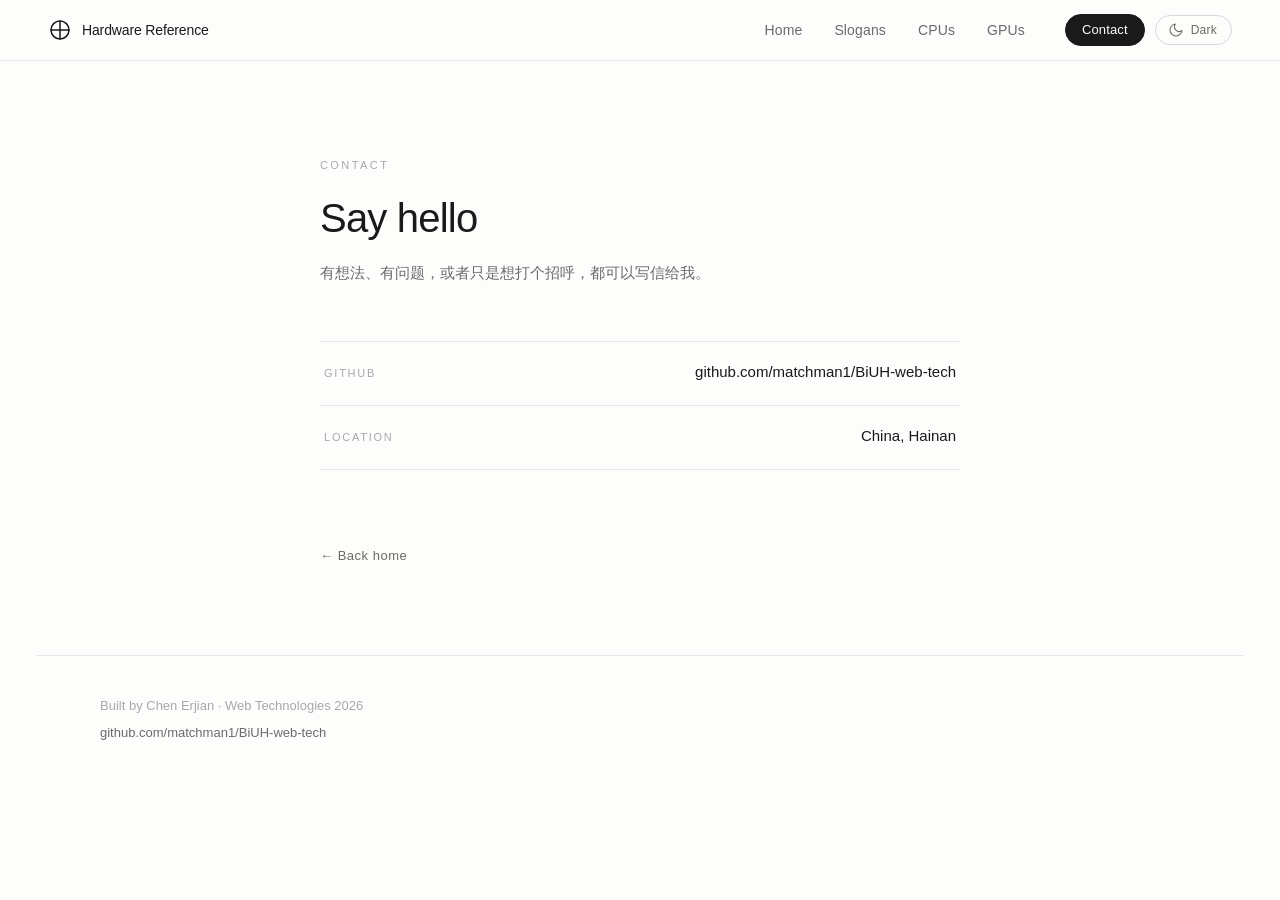
==== commit e2606d66: "addgpu" ====
--- a/contact.html
+++ b/contact.html
@@ -5,13 +5,13 @@
     <meta name="viewport" content="width=device-width, initial-scale=1.0">
     <title>Contact</title>
 <!--
-  contact.html — 联系页（三行联系方式）
+  contact.html — 联系页（两行联系方式）
   ==========================================================================
 
   页面结构，以及每一块由哪段 CSS 负责
     #site-header   空占位，导航由 parts.js 注入      → nav.css §1–§7
     页眉           小标签 + 标题 + 一句说明          → styles.css §4-3
-    联系信息       标签 / 值两列的三行               → styles.css §4-4
+    联系信息       标签 / 值两列的两行               → styles.css §4-4
     页脚           返回首页的链接                     → styles.css §4-5
     #site-footer   空占位，页脚由 parts.js 注入      → nav.css §8
 
@@ -19,8 +19,9 @@
   因为导航在每个页面上都有，本页导航里的 Home 就是回去的路；
   页脚那条「← Back home」是给从站外直接点进本页的人多留一条退路。
 
-  ⚠ 下面三行联系方式目前是占位值（example.com / yourname / xxx），
-    交作业前必须换成真实信息 —— 项目书明确要求「无占位内容」。
+  只有两行联系方式：GitHub 指向仓库本身，Location 写 China, Hainan。
+  刻意没有写邮箱 —— 占位邮箱同样算「占位内容」，
+  与其留一个发不进去的地址，不如让访客直接去仓库提 issue。
 
   外部依赖：styles.css §4 · nav.css · theme.css · theme.js · parts.js
 -->
@@ -64,21 +65,18 @@
         </header>
 
         <!-- 联系信息：一行一个「标签 + 值」 → styles.css §4-4
-             用 <ul>/<li> 而不是 <dl>：这三行是并列的条目，不是词条释义。
-             值如果是链接就用 <a>（Email、GitHub），纯文字就用 <span>（Location），
-             因为 CSS 只给 a.contact-value 加悬停下划线，纯文字不该看起来像链接。 -->
+             用 <ul>/<li> 而不是 <dl>：这两行是并列的条目，不是词条释义。
+             值如果是链接就用 <a>（GitHub），纯文字就用 <span>（Location），
+             因为 CSS 只给 a.contact-value 加悬停下划线，纯文字不该看起来像链接。
+             原来还有一行 Email，交作业前按「宁可少一行，也不留占位」删掉了。 -->
         <ul class="contact-list">
             <li>
-                <span class="contact-key">Email</span>
-                <a class="contact-value" href="mailto:hello@example.com">hello@example.com</a>
-            </li>
-            <li>
                 <span class="contact-key">GitHub</span>
-                <a class="contact-value" href="https://github.com/" target="_blank" rel="noopener">github.com/yourname</a>
+                <a class="contact-value" href="https://github.com/matchman1/BiUH-web-tech" target="_blank" rel="noopener">github.com/matchman1/BiUH-web-tech</a>
             </li>
             <li>
                 <span class="contact-key">Location</span>
-                <span class="contact-value">xxx, xxx</span>
+                <span class="contact-value">China, Hainan</span>
             </li>
         </ul>
 
--- a/styles.css
+++ b/styles.css
@@ -11,7 +11,7 @@
 
      [1]  index.html     首页             类名前缀 .index-*
      [2]  slogans.html   硬件标语页       类名前缀 .slogans-* / .slogan-*
-     [3]  cpus.html      CPU Explorer    类名前缀 .cpu-*
+     [3]  cpus.html / gpu.html  两个数据页共用的浏览组件  类名前缀 .explorer-*
      [4]  contact.html   联系页           类名前缀 .contact-*
 
    每个段落内部再用「1-1」「1-2」这样的小节编号，注释里也用同样的编号互相引用
@@ -32,7 +32,7 @@
      cpus.html     class="cpu-page"
      contact.html  class="contact-page"
 
-   页面里由 JS 生成的元素，样式也写在这里（例如 .cpu-pick 由 cpu.js 生成），
+   页面里由 JS 生成的元素，样式也写在这里（例如 .explorer-pick 由 cpu.js 生成），
    注释里会注明「由 xxx.js 生成」，因为你在 HTML 里搜不到它们。
    ========================================================================== */
 
@@ -728,7 +728,7 @@
 
 
 /* ==========================================================================
-   [3]  cpus.html — CPU Explorer
+   [3]  cpus.html / gpu.html — 浏览器组件（两页共用）
    --------------------------------------------------------------------------
    这一页有真实交互：搜索框、品牌筛选、点选对比。
    样式分成「静态部分」和「由 cpu.js 生成的元素」两类，
@@ -740,7 +740,8 @@
    作用对象：cpus.html 的 <body class="cpu-page">
    -------------------------------------------------------------------------- */
 
-.cpu-page {
+.cpu-page,
+.gpu-page {
     margin: 0;
     padding: 0;
     background: #fdfdfc;
@@ -754,12 +755,12 @@
 
 /* --------------------------------------------------------------------------
    3-2  内容容器
-   作用对象：cpus.html 的 <main class="cpu-wrap">
+   作用对象：cpus.html 的 <main class="explorer-wrap">
 
    比其他页都宽（1180px），因为要并排放下结果列表和对比表。
    -------------------------------------------------------------------------- */
 
-.cpu-wrap {
+.explorer-wrap {
     max-width: 1180px;
     margin: 0 auto;
     padding: 96px 32px 88px;
@@ -767,15 +768,15 @@
 
 /* --------------------------------------------------------------------------
    3-3  页眉
-   作用对象：cpus.html 的 <header class="cpu-head"> 及其中的标题、说明
-   -------------------------------------------------------------------------- */
-
-.cpu-head {
+   作用对象：cpus.html 的 <header class="explorer-head"> 及其中的标题、说明
+   -------------------------------------------------------------------------- */
+
+.explorer-head {
     margin-bottom: 40px;
 }
 
 /* 页眉上方的小标签（Database） */
-.cpu-eyebrow {
+.explorer-eyebrow {
     margin: 0 0 18px;
     font-size: 11px;
     font-weight: 500;
@@ -785,7 +786,7 @@
 }
 
 /* 页面大标题 CPU Explorer */
-.cpu-head h1 {
+.explorer-head h1 {
     margin: 0;
     font-size: clamp(32px, 4.6vw, 46px);
     font-weight: 400;
@@ -794,7 +795,7 @@
 }
 
 /* 大标题下方的一句说明 */
-.cpu-sub {
+.explorer-sub {
     margin: 18px 0 0;
     max-width: 56ch;
     font-size: 15px;
@@ -803,13 +804,13 @@
 
 /* --------------------------------------------------------------------------
    3-4  工具栏：搜索框 + 品牌筛选
-   作用对象：cpus.html 的 <div class="cpu-toolbar"> 及其中的 input 和 button
+   作用对象：cpus.html 的 <div class="explorer-toolbar"> 及其中的 input 和 button
 
    左搜索、右筛选，底部一条分隔线把工具栏和结果区分开。
    -------------------------------------------------------------------------- */
 
 /* 工具栏：两端对齐，窄屏自动换行 */
-.cpu-toolbar {
+.explorer-toolbar {
     display: flex;
     align-items: flex-end;
     justify-content: space-between;
@@ -822,13 +823,13 @@
 }
 
 /* 搜索框那一列：可伸缩，但有两个下限（240px 起步，能长到 320px 以上） */
-.cpu-search-wrap {
+.explorer-search-wrap {
     flex: 1 1 320px;
     min-width: 240px;
 }
 
 /* 搜索框上方的小标签 Search */
-.cpu-search-label {
+.explorer-search-label {
     display: block;
     margin-bottom: 8px;
 
@@ -841,7 +842,7 @@
 
 /* 搜索输入框外观。
    font-family:inherit 是必须的 —— <input> 不会自动继承页面字体。 */
-.cpu-search {
+.explorer-search {
     width: 100%;
     box-sizing: border-box;
     padding: 11px 14px;
@@ -858,27 +859,27 @@
 }
 
 /* 占位文字（那串示例型号）压暗，免得被当成已输入的内容 */
-.cpu-search::placeholder {
+.explorer-search::placeholder {
     color: #b4b4b0;
 }
 
 /* 聚焦：边框变黑 + 一圈淡光晕。
    去掉浏览器默认的 outline，换成这个更贴设计语言的描边。 */
-.cpu-search:focus {
+.explorer-search:focus {
     outline: none;
     border-color: #1a1a1a;
     box-shadow: 0 0 0 3px rgba(26, 26, 26, 0.08);
 }
 
 /* 品牌按钮组 */
-.cpu-brands {
+.explorer-brands {
     display: flex;
     gap: 8px;
 }
 
 /* 单个品牌按钮：默认描边态。
    选中态的类 .is-active 由 cpu.js 切换。 */
-.cpu-brand {
+.explorer-brand {
     padding: 9px 16px;
 
     font-family: inherit;
@@ -896,13 +897,13 @@
 }
 
 /* 悬停：文字变黑、描边加深 */
-.cpu-brand:hover {
+.explorer-brand:hover {
     color: #1a1a1a;
     border-color: #b4b4b0;
 }
 
 /* 选中态：黑底白字（不是浅灰底，方便和悬停区分开） */
-.cpu-brand.is-active {
+.explorer-brand.is-active {
     color: #fdfdfc;
     background: #1a1a1a;
     border-color: #1a1a1a;
@@ -910,18 +911,18 @@
 
 /* 键盘 Tab 聚焦时才出现的轮廓线。
    用 :focus-visible 而不是 :focus，鼠标点击不会留下轮廓。 */
-.cpu-brand:focus-visible {
+.explorer-brand:focus-visible {
     outline: 2px solid #1a1a1a;
     outline-offset: 2px;
 }
 
 /* --------------------------------------------------------------------------
    3-5  左右两栏：左结果、右对比
-   作用对象：cpus.html 的 <div class="cpu-board"> 与其中两个 <section>
+   作用对象：cpus.html 的 <div class="explorer-board"> 与其中两个 <section>
    -------------------------------------------------------------------------- */
 
 /* 两栏等宽网格，顶对齐 */
-.cpu-board {
+.explorer-board {
     display: grid;
     grid-template-columns: minmax(0, 1fr) minmax(0, 1fr);
     gap: 32px;
@@ -931,18 +932,18 @@
 /* min-width:0 让两栏能被内容压缩：
    结果列表和对比表都可能在内部滚动，不加这个值，
    长型号名会把整栏（甚至整页）撑宽。 */
-.cpu-results,
-.cpu-compare {
+.explorer-results,
+.explorer-compare {
     min-width: 0;
 }
 
 /* 对比区的内容容器（表格或空状态框） */
-.cpu-compare-body {
+.explorer-compare-body {
     min-height: 72px;
 }
 
 /* 面板标题行：左边标题，右边计数或「Clear all」 */
-.cpu-panel-head {
+.explorer-panel-head {
     display: flex;
     align-items: baseline;
     justify-content: space-between;
@@ -954,7 +955,7 @@
 }
 
 /* 面板标题（Results / Compare）：小字大写，像标签而不像标题 */
-.cpu-panel-title {
+.explorer-panel-title {
     margin: 0;
     font-size: 11px;
     font-weight: 600;
@@ -965,7 +966,7 @@
 
 /* 结果条数文字。等宽字体是为了数字变化时宽度不跳，
    aria-live 会把这个区域的变化念给读屏软件。 */
-.cpu-count {
+.explorer-count {
     margin: 0;
     font-family: ui-monospace, "SF Mono", "Cascadia Mono", Menlo, Consolas, monospace;
     font-size: 11.5px;
@@ -973,7 +974,7 @@
 }
 
 /* 「Clear all」按钮：做成文字链接的样子，因为它是次要操作 */
-.cpu-clear {
+.explorer-clear {
     padding: 0;
     font-family: inherit;
     font-size: 12px;
@@ -986,20 +987,20 @@
 }
 
 /* 悬停：文字变深，下划线跟着变深 */
-.cpu-clear:hover {
+.explorer-clear:hover {
     color: #1a1a1a;
     border-bottom-color: #1a1a1a;
 }
 
 /* --------------------------------------------------------------------------
    3-6  结果行（由 cpu.js 的 renderList() 生成）
-   作用对象：<li> 里的 <button class="cpu-pick">、.cpu-row-* 与空状态行
+   作用对象：<li> 里的 <button class="explorer-pick">、.explorer-row-* 与空状态行
 
    列表本身有固定高度和独立滚动区，结果再多也不会把对比表挤出屏幕。
    -------------------------------------------------------------------------- */
 
 /* 列表容器：去掉列表符号与默认缩进 */
-.cpu-list {
+.explorer-list {
     margin: 0;
     padding: 0;
     list-style: none;
@@ -1011,7 +1012,7 @@
 
 /* 一条结果：整行可点，点一下加入对比。
    用 <button> 而不是 <li onclick>，键盘和读屏软件都能用。 */
-.cpu-pick {
+.explorer-pick {
     display: flex;
     align-items: center;
     justify-content: space-between;
@@ -1034,24 +1035,24 @@
 }
 
 /* 悬停时的浅底 —— 只是提示可点，不如选中态明显（见 .is-picked） */
-.cpu-pick:hover {
+.explorer-pick:hover {
     background: #f4f4f2;
 }
 
 /* 键盘聚焦：用内描边，因为整行贴着列表边缘，外描边会被裁掉 */
-.cpu-pick:focus-visible {
+.explorer-pick:focus-visible {
     outline: 2px solid #1a1a1a;
     outline-offset: -2px;
 }
 
 /* 已加入对比：底色变深 + 左侧 3px 黑条，一眼能看出选了哪些 */
-.cpu-pick.is-picked {
+.explorer-pick.is-picked {
     background: #f0f0ec;
     box-shadow: inset 3px 0 0 #1a1a1a;
 }
 
 /* 左侧文字列（型号 + 品牌/系列/平台） */
-.cpu-row-main {
+.explorer-row-main {
     display: flex;
     flex-direction: column;
     gap: 2px;
@@ -1059,7 +1060,7 @@
 }
 
 /* 型号名：过长时省略号，不换行（换行会让每一行高矮不一） */
-.cpu-row-model {
+.explorer-row-model {
     font-size: 14.5px;
     font-weight: 500;
     letter-spacing: -0.005em;
@@ -1070,7 +1071,7 @@
 }
 
 /* 型号下方的品牌 / 系列 / 平台 */
-.cpu-row-meta {
+.explorer-row-meta {
     font-size: 11.5px;
     color: #a8a8a4;
 
@@ -1080,7 +1081,7 @@
 }
 
 /* 右侧的规格摘要（核心/线程/频率）：不参与压缩，永远完整显示 */
-.cpu-row-specs {
+.explorer-row-specs {
     flex: none;
     font-family: ui-monospace, "SF Mono", "Cascadia Mono", Menlo, Consolas, monospace;
     font-size: 11.5px;
@@ -1089,14 +1090,14 @@
 }
 
 /* 搜索无结果时的提示行 */
-.cpu-empty {
+.explorer-empty {
     padding: 24px 4px;
     font-size: 14px;
     color: #8a8a86;
 }
 
 /* 「Show N more」按钮：占满整行的描边按钮，文字由 cpu.js 拼（每次 80 条） */
-.cpu-more {
+.explorer-more {
     display: block;
     width: 100%;
     margin-top: 14px;
@@ -1115,19 +1116,29 @@
     transition: background-color 0.2s ease, border-color 0.2s ease;
 }
 
+/* hidden 必须真的能藏起来。
+   浏览器给 [hidden] 的默认样式是 display:none，但上面这句 display:block
+   优先级更高（作者样式 > 浏览器默认），会把 hidden 属性盖掉 ——
+   结果就是列表已经全部显示完，按钮还留在页面上，点下去变成「Show -26 more」。
+   所以这里显式补一条。Clear all 同理。 */
+.explorer-more[hidden],
+.explorer-clear[hidden] {
+    display: none;
+}
+
 /* 更多按钮悬停：底色与描边同时加深 */
-.cpu-more:hover {
+.explorer-more:hover {
     background: #f4f4f2;
     border-color: #b4b4b0;
 }
 
 /* --------------------------------------------------------------------------
    3-7  对比表（由 cpu.js 的 renderCompare() 生成）
-   作用对象：#cpu-compare-body 里的空状态框、.cpu-table-scroll 与 <table class="cpu-table">
+   作用对象：#cpu-compare-body 里的空状态框、.explorer-table-scroll 与 <table class="explorer-table">
    -------------------------------------------------------------------------- */
 
 /* 还没选 CPU 时的虚线空状态框 */
-.cpu-compare-empty {
+.explorer-compare-empty {
     margin: 0;
     padding: 28px 22px;
 
@@ -1141,13 +1152,13 @@
 
 /* 三列型号名在手机上放不下：让表格自己横向滚动，
    而不是把整个页面撑宽 */
-.cpu-table-scroll {
+.explorer-table-scroll {
     overflow-x: auto;
     overscroll-behavior-x: contain;
 }
 
 /* 表格本体 */
-.cpu-table {
+.explorer-table {
     width: 100%;
     border-collapse: collapse;
     font-size: 13px;
@@ -1155,8 +1166,8 @@
 
 /* 所有单元格：统一的内边距与发丝线。
    用 border-collapse 时边框会合并，所以只写下边框就够了。 */
-.cpu-table th,
-.cpu-table td {
+.explorer-table th,
+.explorer-table td {
     padding: 9px 10px;
     text-align: left;
     vertical-align: top;
@@ -1164,7 +1175,7 @@
 }
 
 /* 表头：每列一颗 CPU。position:relative 是给右上角的删除按钮定位用的 */
-.cpu-table thead th {
+.explorer-table thead th {
     position: relative;
     padding-right: 26px;
     border-bottom: 1px solid #d4d4d0;
@@ -1172,7 +1183,7 @@
 }
 
 /* 表头左上角那格（写着 Spec） */
-.cpu-table-corner {
+.explorer-table-corner {
     width: 112px;
     font-size: 11px;
     font-weight: 600;
@@ -1182,7 +1193,7 @@
 }
 
 /* 表头里的型号名 */
-.cpu-table-model {
+.explorer-table-model {
     display: block;
     font-size: 13px;
     font-weight: 600;
@@ -1191,7 +1202,7 @@
 }
 
 /* 表头右上角的 × 删除按钮：圆形、无底色，悬停才出现浅底 */
-.cpu-table-remove {
+.explorer-table-remove {
     position: absolute;
     top: 4px;
     right: 0;
@@ -1213,13 +1224,13 @@
     transition: color 0.2s ease, background-color 0.2s ease;
 }
 
-.cpu-table-remove:hover {
+.explorer-table-remove:hover {
     color: #1a1a1a;
     background: #ececea;
 }
 
 /* 表格左侧一列：规格名称（小字大写、灰色） */
-.cpu-table tbody th {
+.explorer-table tbody th {
     font-weight: 400;
     font-size: 11.5px;
     letter-spacing: 0.04em;
@@ -1229,7 +1240,7 @@
 }
 
 /* 表格正文：具体数值用等宽字体，上下对齐好比较 */
-.cpu-table tbody td {
+.explorer-table tbody td {
     font-family: ui-monospace, "SF Mono", "Cascadia Mono", Menlo, Consolas, monospace;
     font-size: 12.5px;
     color: #3a3a38;
@@ -1237,7 +1248,7 @@
 
 /* 数值更高的那一方：加粗 + 底色标记。
    .is-best 由 cpu.js 算出来再加，不是手写的。 */
-.cpu-table tbody td.is-best {
+.explorer-table tbody td.is-best {
     font-weight: 700;
     color: #1a1a1a;
     background: #f0f0ec;
@@ -1245,10 +1256,10 @@
 
 /* --------------------------------------------------------------------------
    3-8  页面底部说明
-   作用对象：cpus.html 的 <p class="cpu-footnote">
-   -------------------------------------------------------------------------- */
-
-.cpu-footnote {
+   作用对象：cpus.html 的 <p class="explorer-footnote">
+   -------------------------------------------------------------------------- */
+
+.explorer-footnote {
     margin: 44px 0 0;
     max-width: 74ch;
     font-size: 12.5px;
@@ -1265,41 +1276,41 @@
    -------------------------------------------------------------------------- */
 
 @media (max-width: 900px) {
-    .cpu-wrap {
+    .explorer-wrap {
         padding: 72px 24px 72px;
     }
 
-    .cpu-board {
+    .explorer-board {
         grid-template-columns: 1fr;
         gap: 36px;
     }
 
     /* 满宽之后列表不必再占满 60vh */
-    .cpu-list {
+    .explorer-list {
         max-height: 46vh;
     }
 }
 
 @media (max-width: 560px) {
-    .cpu-wrap {
+    .explorer-wrap {
         padding: 56px 18px 64px;
     }
 
-    .cpu-head {
+    .explorer-head {
         margin-bottom: 28px;
     }
 
-    .cpu-toolbar {
+    .explorer-toolbar {
         gap: 14px;
     }
 
     /* 小屏上型号和品牌才是重点，右侧的规格摘要让位 */
-    .cpu-row-specs {
+    .explorer-row-specs {
         display: none;
     }
 
     /* 表头第一列收窄，给三个型号名多留点空间 */
-    .cpu-table-corner {
+    .explorer-table-corner {
         width: 84px;
     }
 }
@@ -1419,6 +1430,9 @@
     text-decoration: none;
     border-bottom: 1px solid transparent;
     padding-bottom: 2px;
+    /* GitHub 那行是完整仓库地址，窄屏下比一行还长：
+       允许在任意位置折行，否则会把整页撑出横向滚动条 */
+    overflow-wrap: anywhere;
     transition: border-color 0.25s ease, color 0.25s ease;
 }
 
--- a/nav.css
+++ b/nav.css
@@ -352,6 +352,33 @@
     }
 }
 
+/* 更窄的手机（≤400px）：四个链接 + 药丸 + 开关挤在一行会溢出，
+   再收紧一次间距和字号 */
+@media (max-width: 400px) {
+    nav {
+        padding: 10px 14px;
+    }
+
+    nav .links {
+        gap: 11px;
+    }
+
+    nav .links a {
+        font-size: 12.5px;
+    }
+
+    nav .pill {
+        margin-left: 12px;
+        padding: 4px 10px;
+    }
+
+    nav .theme-toggle {
+        margin-left: 6px;
+        width: 28px;
+        height: 28px;
+    }
+}
+
 
 /* ==========================================================================
    §8  站内页脚
@@ -387,7 +414,7 @@
     font-style: normal;
 }
 
-/* 邮箱链接：平时无下划线 */
+/* 页脚链接（现在指向 GitHub 仓库）：平时无下划线 */
 #site-footer a {
     color: #6b6b6b;
     text-decoration: none;
--- a/theme.css
+++ b/theme.css
@@ -201,162 +201,163 @@
        ---------------------------------------------------------------------- */
 
     /* body 底色与正文色 */
-    html:not([data-theme]) .cpu-page {
+    html:not([data-theme]) .cpu-page,
+    html:not([data-theme]) .gpu-page {
         background: #0e0e0e;
         color: #ededed;
     }
 
     /* 页眉的小标签与说明 */
-    html:not([data-theme]) .cpu-eyebrow {
-        color: #6f6f6c;
-    }
-
-    html:not([data-theme]) .cpu-sub {
+    html:not([data-theme]) .explorer-eyebrow {
+        color: #6f6f6c;
+    }
+
+    html:not([data-theme]) .explorer-sub {
         color: #9a9a96;
     }
 
     /* 工具栏底部的分隔线 */
-    html:not([data-theme]) .cpu-toolbar {
+    html:not([data-theme]) .explorer-toolbar {
         border-bottom-color: #262626;
     }
 
     /* 搜索框：深底、深描边、亮字 */
-    html:not([data-theme]) .cpu-search {
+    html:not([data-theme]) .explorer-search {
         background: #161616;
         border-color: #3a3a3a;
         color: #ededed;
     }
 
-    html:not([data-theme]) .cpu-search::placeholder {
+    html:not([data-theme]) .explorer-search::placeholder {
         color: #6f6f6c;
     }
 
     /* 聚焦时描边变亮 + 一圈淡光晕（与浅色下同样的逻辑，方向相反） */
-    html:not([data-theme]) .cpu-search:focus {
+    html:not([data-theme]) .explorer-search:focus {
         border-color: #ededed;
         box-shadow: 0 0 0 3px rgba(237, 237, 237, 0.10);
     }
 
     /* 品牌筛选按钮：默认描边态 */
-    html:not([data-theme]) .cpu-brand {
+    html:not([data-theme]) .explorer-brand {
         color: #9a9a96;
         border-color: #3a3a3a;
     }
 
-    html:not([data-theme]) .cpu-brand:hover {
+    html:not([data-theme]) .explorer-brand:hover {
         color: #ededed;
         border-color: #6a6a66;
     }
 
-    html:not([data-theme]) .cpu-brand:focus-visible {
+    html:not([data-theme]) .explorer-brand:focus-visible {
         outline-color: #ededed;
     }
 
     /* 选中态整体反色：亮底黑字 */
-    html:not([data-theme]) .cpu-brand.is-active {
+    html:not([data-theme]) .explorer-brand.is-active {
         color: #0e0e0e;
         background: #ededed;
         border-color: #ededed;
     }
 
     /* 两个面板（Results / Compare）的标题行与标题 */
-    html:not([data-theme]) .cpu-panel-head {
+    html:not([data-theme]) .explorer-panel-head {
         border-bottom-color: #262626;
     }
 
-    html:not([data-theme]) .cpu-panel-title {
+    html:not([data-theme]) .explorer-panel-title {
         color: #9a9a96;
     }
 
     /* 结果条数文字：最弱的一档 */
-    html:not([data-theme]) .cpu-count {
+    html:not([data-theme]) .explorer-count {
         color: #6f6f6c;
     }
 
     /* 「Clear all」按钮 */
-    html:not([data-theme]) .cpu-clear {
+    html:not([data-theme]) .explorer-clear {
         color: #9a9a96;
         border-bottom-color: #3a3a3a;
     }
 
-    html:not([data-theme]) .cpu-clear:hover {
+    html:not([data-theme]) .explorer-clear:hover {
         color: #ededed;
         border-bottom-color: #ededed;
     }
 
     /* 结果行（由 cpu.js 生成） */
-    html:not([data-theme]) .cpu-pick {
+    html:not([data-theme]) .explorer-pick {
         border-bottom-color: #212121;
         color: #ededed;
     }
 
-    html:not([data-theme]) .cpu-pick:hover {
+    html:not([data-theme]) .explorer-pick:hover {
         background: #161616;
     }
 
     /* 已加入对比的行：底色加深 + 左侧 3px 亮条 */
-    html:not([data-theme]) .cpu-pick.is-picked {
+    html:not([data-theme]) .explorer-pick.is-picked {
         background: #1c1c1c;
         box-shadow: inset 3px 0 0 #ededed;
     }
 
-    html:not([data-theme]) .cpu-row-meta {
-        color: #6f6f6c;
-    }
-
-    html:not([data-theme]) .cpu-row-specs {
+    html:not([data-theme]) .explorer-row-meta {
+        color: #6f6f6c;
+    }
+
+    html:not([data-theme]) .explorer-row-specs {
         color: #9a9a96;
     }
 
     /* 搜索无结果时的提示行 */
-    html:not([data-theme]) .cpu-empty {
+    html:not([data-theme]) .explorer-empty {
         color: #9a9a96;
     }
 
     /* 「Show N more」按钮 */
-    html:not([data-theme]) .cpu-more {
+    html:not([data-theme]) .explorer-more {
         color: #ededed;
         border-color: #3a3a3a;
     }
 
-    html:not([data-theme]) .cpu-more:hover {
+    html:not([data-theme]) .explorer-more:hover {
         background: #161616;
         border-color: #6a6a66;
     }
 
     /* 还没选 CPU 时的虚线空状态框 */
-    html:not([data-theme]) .cpu-compare-empty {
+    html:not([data-theme]) .explorer-compare-empty {
         color: #6f6f6c;
         border-color: #3a3a3a;
     }
 
     /* 对比表的分隔线、列头型号名、删除按钮 */
-    html:not([data-theme]) .cpu-table th,
-    html:not([data-theme]) .cpu-table td {
+    html:not([data-theme]) .explorer-table th,
+    html:not([data-theme]) .explorer-table td {
         border-bottom-color: #212121;
     }
 
-    html:not([data-theme]) .cpu-table-model {
-        color: #ededed;
-    }
-
-    html:not([data-theme]) .cpu-table-remove {
+    html:not([data-theme]) .explorer-table-model {
+        color: #ededed;
+    }
+
+    html:not([data-theme]) .explorer-table-remove {
         color: #6f6f6c;
     }
 
     /* 表格正文数值：比型号名弱一档 */
-    html:not([data-theme]) .cpu-table tbody td {
+    html:not([data-theme]) .explorer-table tbody td {
         color: #b8b8b4;
     }
 
     /* 数值更高的那一方：加亮 + 底色标记，和浅色下 is-best 的思路一致 */
-    html:not([data-theme]) .cpu-table tbody td.is-best {
+    html:not([data-theme]) .explorer-table tbody td.is-best {
         color: #ededed;
         background: #1c1c1c;
     }
 
     /* 页面底部说明 */
-    html:not([data-theme]) .cpu-footnote {
+    html:not([data-theme]) .explorer-footnote {
         color: #6f6f6c;
     }
 
@@ -567,144 +568,145 @@
    CPU 页 —— 对应 styles.css §3
    ---------------------------------------------------------------------- */
 
-html[data-theme="dark"] .cpu-page {
+html[data-theme="dark"] .cpu-page,
+html[data-theme="dark"] .gpu-page {
     background: #0e0e0e;
     color: #ededed;
 }
 
-html[data-theme="dark"] .cpu-eyebrow {
-    color: #6f6f6c;
-}
-
-html[data-theme="dark"] .cpu-sub {
-    color: #9a9a96;
-}
-
-html[data-theme="dark"] .cpu-toolbar {
+html[data-theme="dark"] .explorer-eyebrow {
+    color: #6f6f6c;
+}
+
+html[data-theme="dark"] .explorer-sub {
+    color: #9a9a96;
+}
+
+html[data-theme="dark"] .explorer-toolbar {
     border-bottom-color: #262626;
 }
 
-html[data-theme="dark"] .cpu-search {
+html[data-theme="dark"] .explorer-search {
     background: #161616;
     border-color: #3a3a3a;
     color: #ededed;
 }
 
-html[data-theme="dark"] .cpu-search::placeholder {
-    color: #6f6f6c;
-}
-
-html[data-theme="dark"] .cpu-search:focus {
+html[data-theme="dark"] .explorer-search::placeholder {
+    color: #6f6f6c;
+}
+
+html[data-theme="dark"] .explorer-search:focus {
     border-color: #ededed;
     box-shadow: 0 0 0 3px rgba(237, 237, 237, 0.10);
 }
 
-html[data-theme="dark"] .cpu-brand {
+html[data-theme="dark"] .explorer-brand {
     color: #9a9a96;
     border-color: #3a3a3a;
 }
 
-html[data-theme="dark"] .cpu-brand:hover {
+html[data-theme="dark"] .explorer-brand:hover {
     color: #ededed;
     border-color: #6a6a66;
 }
 
-html[data-theme="dark"] .cpu-brand:focus-visible {
+html[data-theme="dark"] .explorer-brand:focus-visible {
     outline-color: #ededed;
 }
 
-html[data-theme="dark"] .cpu-brand.is-active {
+html[data-theme="dark"] .explorer-brand.is-active {
     color: #0e0e0e;
     background: #ededed;
     border-color: #ededed;
 }
 
-html[data-theme="dark"] .cpu-panel-head {
+html[data-theme="dark"] .explorer-panel-head {
     border-bottom-color: #262626;
 }
 
-html[data-theme="dark"] .cpu-panel-title {
-    color: #9a9a96;
-}
-
-html[data-theme="dark"] .cpu-count {
-    color: #6f6f6c;
-}
-
-html[data-theme="dark"] .cpu-clear {
+html[data-theme="dark"] .explorer-panel-title {
+    color: #9a9a96;
+}
+
+html[data-theme="dark"] .explorer-count {
+    color: #6f6f6c;
+}
+
+html[data-theme="dark"] .explorer-clear {
     color: #9a9a96;
     border-bottom-color: #3a3a3a;
 }
 
-html[data-theme="dark"] .cpu-clear:hover {
+html[data-theme="dark"] .explorer-clear:hover {
     color: #ededed;
     border-bottom-color: #ededed;
 }
 
-html[data-theme="dark"] .cpu-pick {
+html[data-theme="dark"] .explorer-pick {
     border-bottom-color: #212121;
     color: #ededed;
 }
 
-html[data-theme="dark"] .cpu-pick:hover {
+html[data-theme="dark"] .explorer-pick:hover {
     background: #161616;
 }
 
-html[data-theme="dark"] .cpu-pick.is-picked {
+html[data-theme="dark"] .explorer-pick.is-picked {
     background: #1c1c1c;
     box-shadow: inset 3px 0 0 #ededed;
 }
 
-html[data-theme="dark"] .cpu-row-meta {
-    color: #6f6f6c;
-}
-
-html[data-theme="dark"] .cpu-row-specs {
-    color: #9a9a96;
-}
-
-html[data-theme="dark"] .cpu-empty {
-    color: #9a9a96;
-}
-
-html[data-theme="dark"] .cpu-more {
+html[data-theme="dark"] .explorer-row-meta {
+    color: #6f6f6c;
+}
+
+html[data-theme="dark"] .explorer-row-specs {
+    color: #9a9a96;
+}
+
+html[data-theme="dark"] .explorer-empty {
+    color: #9a9a96;
+}
+
+html[data-theme="dark"] .explorer-more {
     color: #ededed;
     border-color: #3a3a3a;
 }
 
-html[data-theme="dark"] .cpu-more:hover {
+html[data-theme="dark"] .explorer-more:hover {
     background: #161616;
     border-color: #6a6a66;
 }
 
-html[data-theme="dark"] .cpu-compare-empty {
+html[data-theme="dark"] .explorer-compare-empty {
     color: #6f6f6c;
     border-color: #3a3a3a;
 }
 
-html[data-theme="dark"] .cpu-table th,
-html[data-theme="dark"] .cpu-table td {
+html[data-theme="dark"] .explorer-table th,
+html[data-theme="dark"] .explorer-table td {
     border-bottom-color: #212121;
 }
 
-html[data-theme="dark"] .cpu-table-model {
-    color: #ededed;
-}
-
-html[data-theme="dark"] .cpu-table-remove {
-    color: #6f6f6c;
-}
-
-html[data-theme="dark"] .cpu-table tbody td {
+html[data-theme="dark"] .explorer-table-model {
+    color: #ededed;
+}
+
+html[data-theme="dark"] .explorer-table-remove {
+    color: #6f6f6c;
+}
+
+html[data-theme="dark"] .explorer-table tbody td {
     color: #b8b8b4;
 }
 
-html[data-theme="dark"] .cpu-table tbody td.is-best {
+html[data-theme="dark"] .explorer-table tbody td.is-best {
     color: #ededed;
     background: #1c1c1c;
 }
 
-html[data-theme="dark"] .cpu-footnote {
+html[data-theme="dark"] .explorer-footnote {
     color: #6f6f6c;
 }
 
